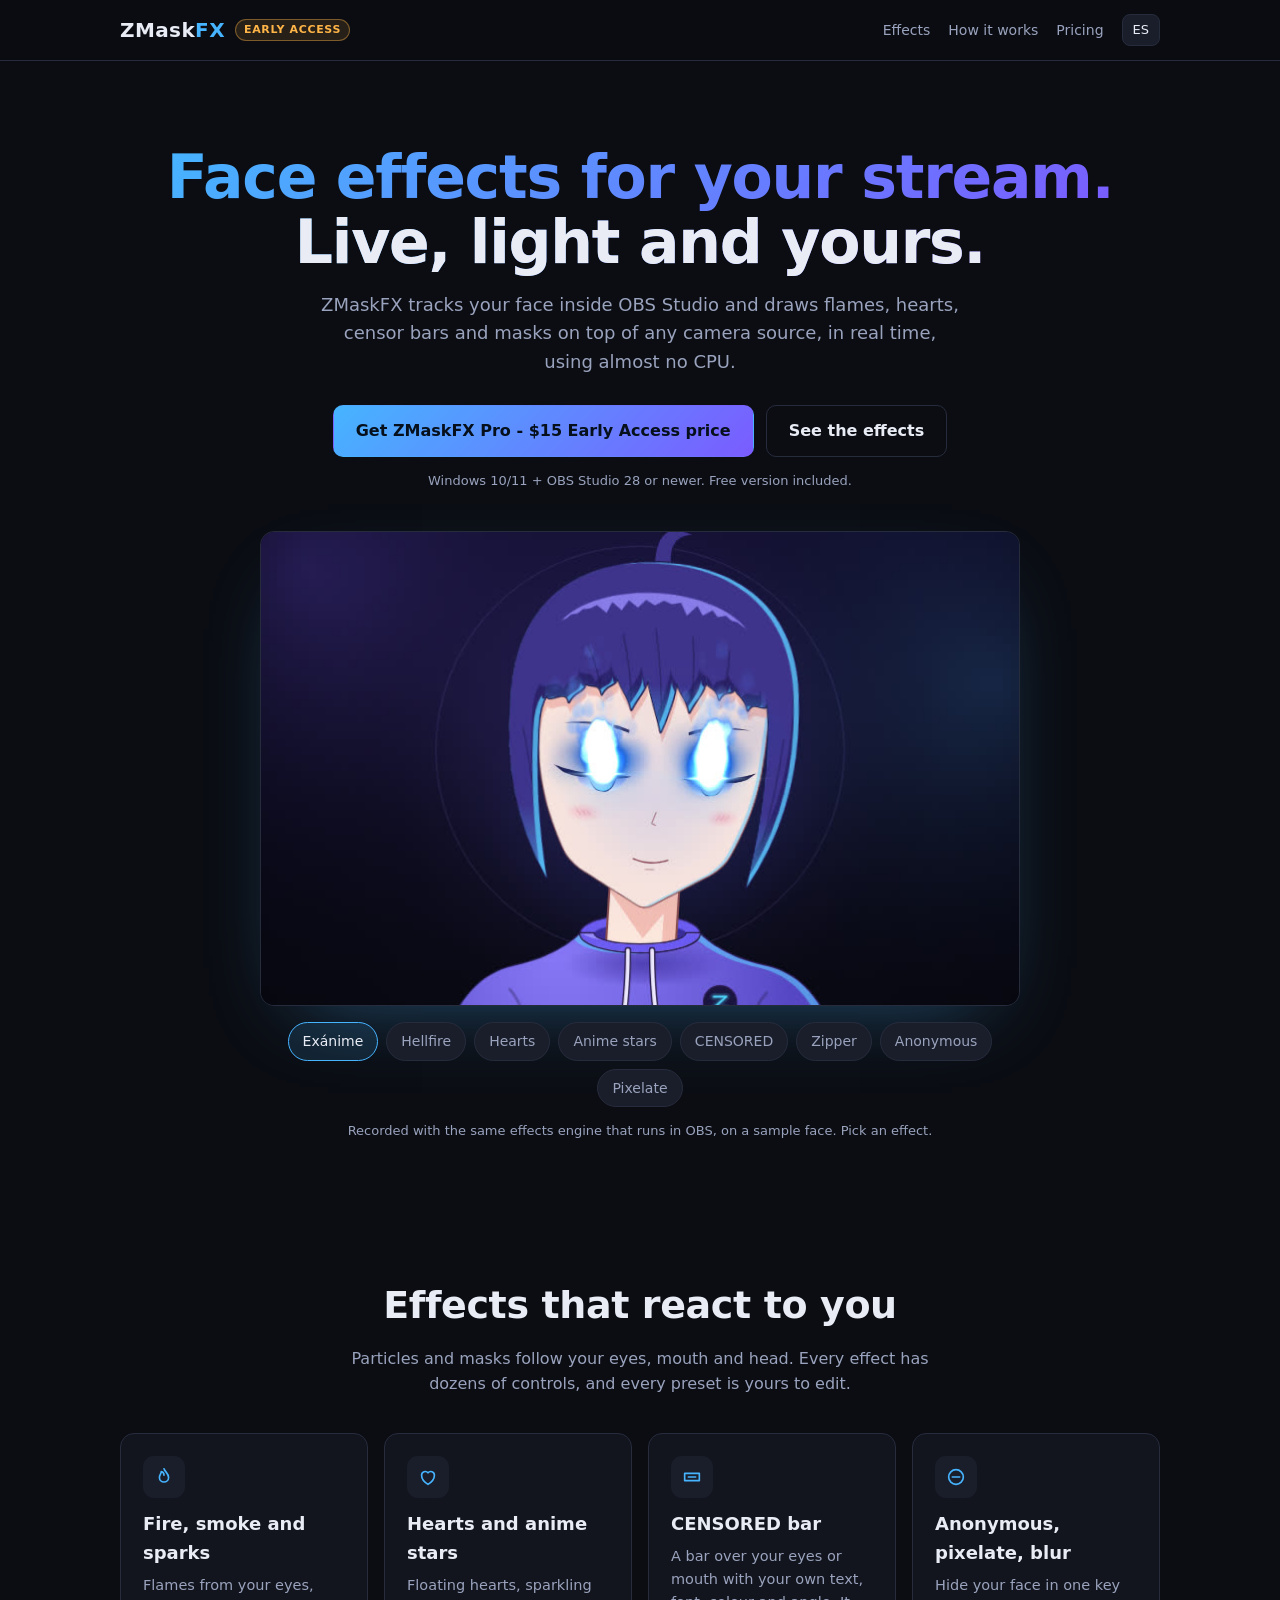
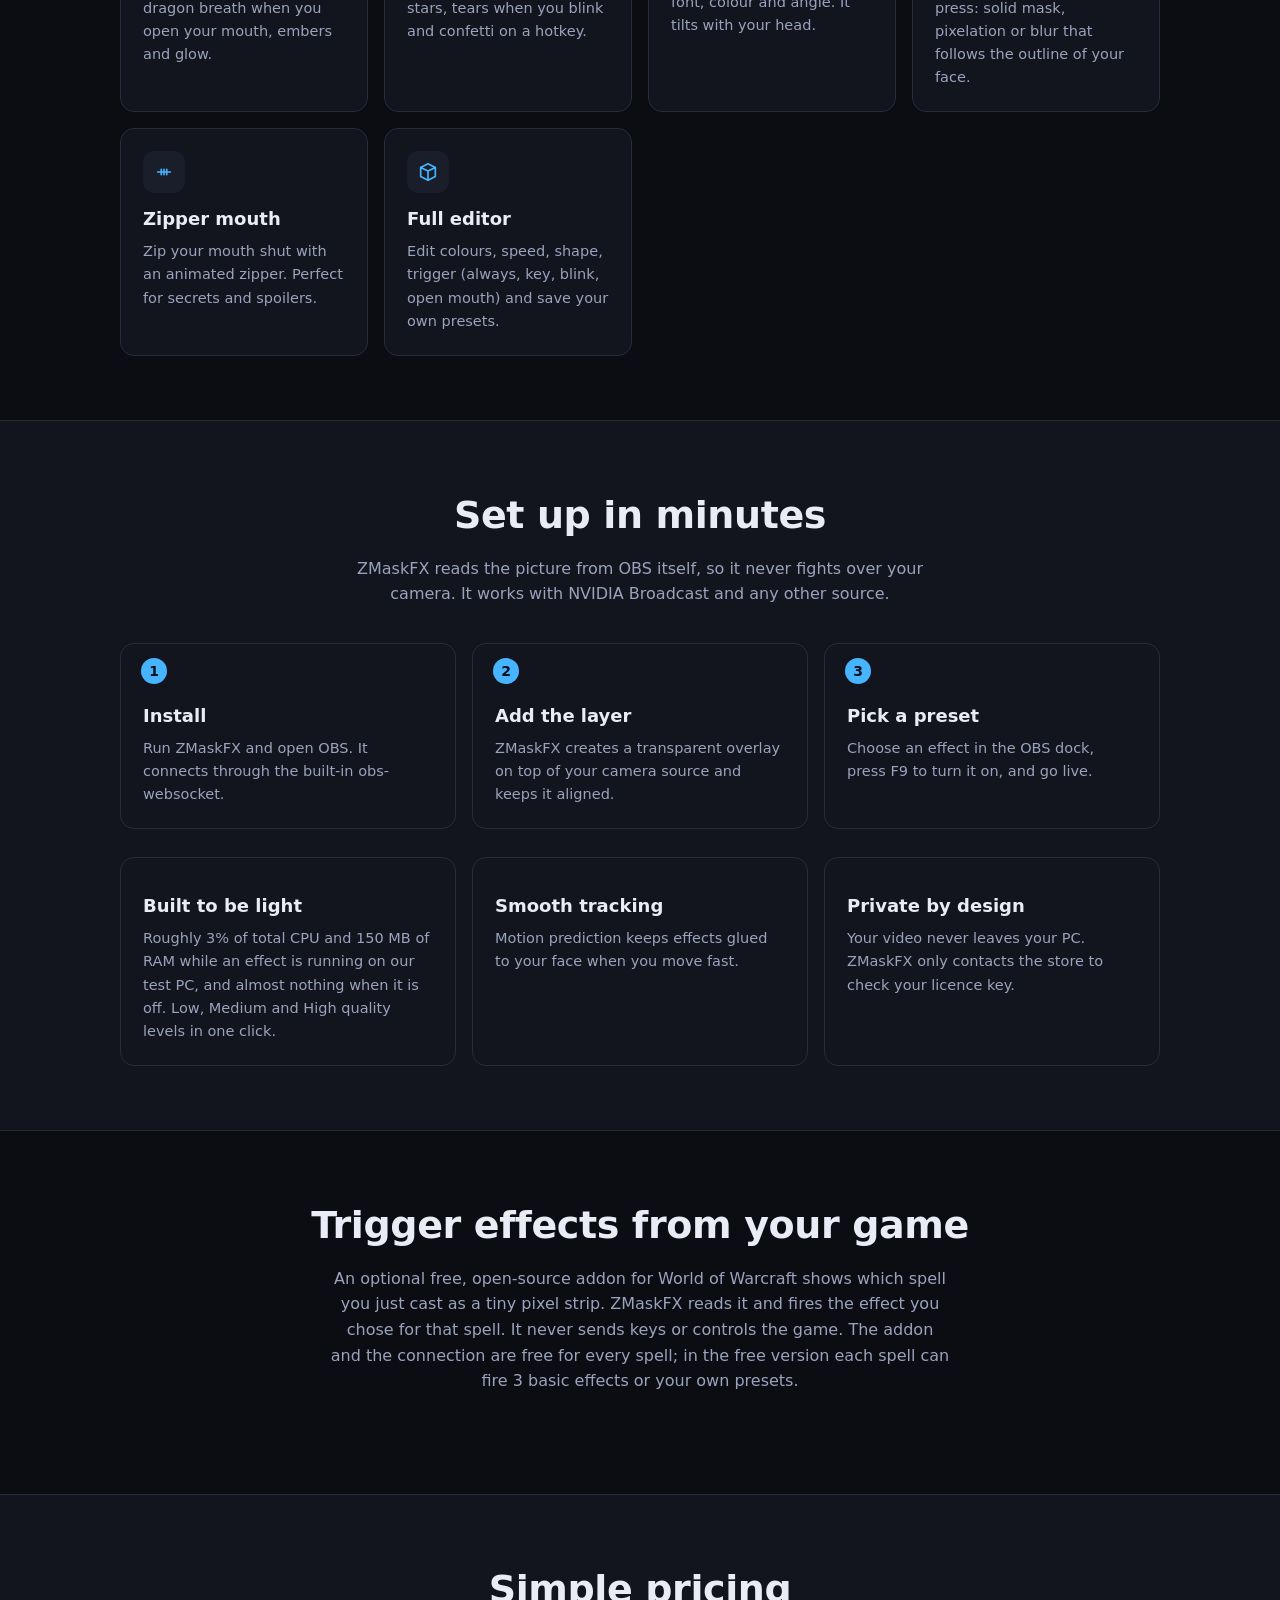
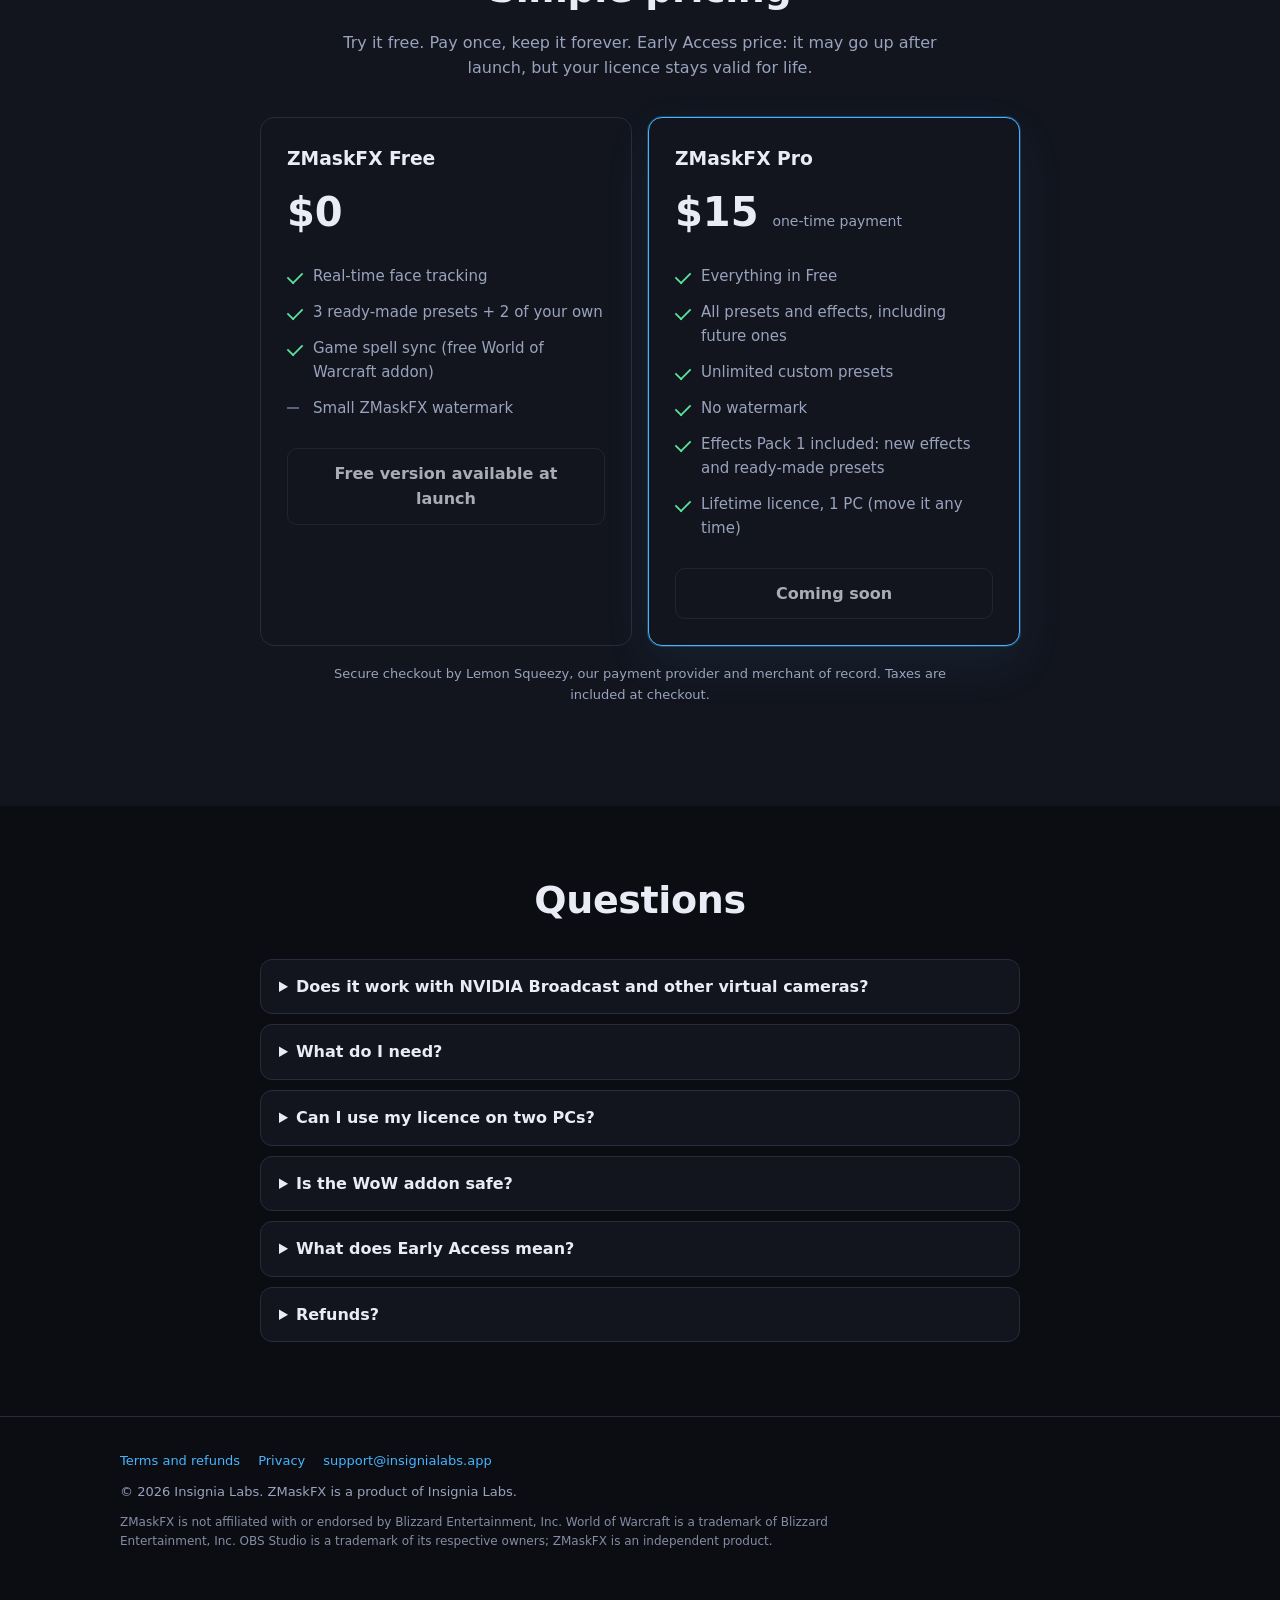
==== index.html @ 5ea44f95 "feat: vídeos nuevos, tildes y botón 'Muy pronto'" ====
<!doctype html>
<html lang="en">
<head>
<meta charset="utf-8">
<meta name="viewport" content="width=device-width,initial-scale=1">
<title>ZMaskFX Early Access - Real-time face effects for OBS Studio</title>
<meta name="description" content="ZMaskFX adds real-time face effects to OBS Studio: fire eyes, hearts, anonymous face, pixelate, CENSORED bar and more. Lightweight, works with any camera source.">
<meta name="theme-color" content="#0b0d13">
<link rel="stylesheet" href="style.css?v=3">
</head>
<body>
<header class="top"><div class="wrap">
  <a class="logo" href="#top">ZMask<b>FX</b></a><span class="tag-ea">Early Access</span>
  <nav>
    <a class="hide-sm" href="#effects" data-i18n="nav_effects">Effects</a>
    <a class="hide-sm" href="#how" data-i18n="nav_how">How it works</a>
    <a href="#pricing" data-i18n="nav_pricing">Pricing</a>
    <button class="lang" id="lang" type="button" aria-label="Language">ES</button>
  </nav>
</div></header>

<main id="top">
<section class="hero"><div class="wrap">
  <h1><span data-i18n="h1a">Face effects for your stream.</span><br><span data-i18n="h1b" style="-webkit-text-fill-color:var(--tx);color:var(--tx)">Live, light and yours.</span></h1>
  <p class="lead" data-i18n="lead">ZMaskFX tracks your face inside OBS Studio and draws flames, hearts, censor bars and masks on top of any camera source, in real time, using almost no CPU.</p>
  <div class="cta">
    <a class="btn pri" href="#pricing" data-i18n="cta_buy">Get ZMaskFX Pro - $15 Early Access price</a>
    <a class="btn sec" href="#effects" data-i18n="cta_see">See the effects</a>
  </div>
  <p class="note" data-i18n="note_win">Windows 10/11 + OBS Studio 28 or newer. Free version included.</p>

  <div class="demo">
    <video id="demo" autoplay muted loop playsinline preload="metadata" poster="media/demo-exanime.jpg" aria-label="ZMaskFX demo video"><source src="media/demo-exanime.mp4" type="video/mp4"></video>
    <div class="chips" id="chips" role="tablist" aria-label="Effects">
      <button type="button" class="chip" role="tab" data-fx="Exánime" data-i18n="fx_dk">Exánime</button>
      <button type="button" class="chip" role="tab" data-fx="Fuego infernal" data-i18n="fx_fire">Hellfire</button>
      <button type="button" class="chip" role="tab" data-fx="Corazones" data-i18n="fx_hearts">Hearts</button>
      <button type="button" class="chip" role="tab" data-fx="Anime estrellas" data-i18n="fx_anime">Anime stars</button>
      <button type="button" class="chip" role="tab" data-fx="Censura" data-i18n="fx_censor">CENSORED</button>
      <button type="button" class="chip" role="tab" data-fx="Silencio" data-i18n="fx_zip">Zipper</button>
      <button type="button" class="chip" role="tab" data-fx="Anonimo" data-i18n="fx_anon">Anonymous</button>
      <button type="button" class="chip" role="tab" data-fx="Pixelado" data-i18n="fx_pixel">Pixelate</button>
    </div>
    <p class="note" data-i18n="demo_note">Recorded with the same effects engine that runs in OBS, on a sample face. Pick an effect.</p>
  </div>
</div></section>

<section id="effects"><div class="wrap">
  <h2 data-i18n="eff_h">Effects that react to you</h2>
  <p class="sub" data-i18n="eff_sub">Particles and masks follow your eyes, mouth and head. Every effect has dozens of controls, and every preset is yours to edit.</p>
  <div class="grid">
    <div class="card"><div class="ico"><svg viewBox="0 0 24 24"><path d="M12 3c1 3.5 5 5 5 9.5a5 5 0 0 1-10 0C7 10 9 8.5 9 6c2 .5 3 2 3 4"/></svg></div><h3 data-i18n="e1h">Fire, smoke and sparks</h3><p data-i18n="e1p">Flames from your eyes, dragon breath when you open your mouth, embers and glow.</p></div>
    <div class="card"><div class="ico"><svg viewBox="0 0 24 24"><path d="M12 20s-7-4.4-7-10a4 4 0 0 1 7-2.6A4 4 0 0 1 19 10c0 5.6-7 10-7 10z"/></svg></div><h3 data-i18n="e2h">Hearts and anime stars</h3><p data-i18n="e2p">Floating hearts, sparkling stars, tears when you blink and confetti on a hotkey.</p></div>
    <div class="card"><div class="ico"><svg viewBox="0 0 24 24"><path d="M4 8h16v8H4zM8 12h8"/></svg></div><h3 data-i18n="e3h">CENSORED bar</h3><p data-i18n="e3p">A bar over your eyes or mouth with your own text, font, colour and angle. It tilts with your head.</p></div>
    <div class="card"><div class="ico"><svg viewBox="0 0 24 24"><circle cx="12" cy="12" r="8"/><path d="M8 12h8"/></svg></div><h3 data-i18n="e4h">Anonymous, pixelate, blur</h3><p data-i18n="e4p">Hide your face in one key press: solid mask, pixelation or blur that follows the outline of your face.</p></div>
    <div class="card"><div class="ico"><svg viewBox="0 0 24 24"><path d="M5 12h14M9 9v6M12 9v6M15 9v6"/></svg></div><h3 data-i18n="e5h">Zipper mouth</h3><p data-i18n="e5p">Zip your mouth shut with an animated zipper. Perfect for secrets and spoilers.</p></div>
    <div class="card"><div class="ico"><svg viewBox="0 0 24 24"><path d="M4 7l8-4 8 4v10l-8 4-8-4zM4 7l8 4 8-4M12 11v10"/></svg></div><h3 data-i18n="e6h">Full editor</h3><p data-i18n="e6p">Edit colours, speed, shape, trigger (always, key, blink, open mouth) and save your own presets.</p></div>
  </div>
</div></section>

<section id="how" style="background:var(--bg2);border-top:1px solid var(--line);border-bottom:1px solid var(--line)"><div class="wrap">
  <h2 data-i18n="how_h">Set up in minutes</h2>
  <p class="sub" data-i18n="how_sub">ZMaskFX reads the picture from OBS itself, so it never fights over your camera. It works with NVIDIA Broadcast and any other source.</p>
  <div class="steps">
    <div class="card"><h3 data-i18n="s1h">Install</h3><p data-i18n="s1p">Run ZMaskFX and open OBS. It connects through the built-in obs-websocket.</p></div>
    <div class="card"><h3 data-i18n="s2h">Add the layer</h3><p data-i18n="s2p">ZMaskFX creates a transparent overlay on top of your camera source and keeps it aligned.</p></div>
    <div class="card"><h3 data-i18n="s3h">Pick a preset</h3><p data-i18n="s3p">Choose an effect in the OBS dock, press F9 to turn it on, and go live.</p></div>
  </div>
  <div class="grid" style="margin-top:28px">
    <div class="card"><h3 data-i18n="l1h">Built to be light</h3><p data-i18n="l1p">Roughly 3% of total CPU and 150 MB of RAM while an effect is running on our test PC, and almost nothing when it is off. Low, Medium and High quality levels in one click.</p></div>
    <div class="card"><h3 data-i18n="l2h">Smooth tracking</h3><p data-i18n="l2p">Motion prediction keeps effects glued to your face when you move fast.</p></div>
    <div class="card"><h3 data-i18n="l3h">Private by design</h3><p data-i18n="l3p">Your video never leaves your PC. ZMaskFX only contacts the store to check your licence key.</p></div>
  </div>
</div></section>

<section id="wow"><div class="wrap">
  <h2 data-i18n="wow_h">Trigger effects from your game</h2>
  <p class="sub" data-i18n="wow_sub">An optional free, open-source addon for World of Warcraft shows which spell you just cast as a tiny pixel strip. ZMaskFX reads it and fires the effect you chose for that spell. It never sends keys or controls the game. The addon and the connection are free for every spell; in the free version each spell can fire 3 basic effects or your own presets.</p>
</div></section>

<section id="pricing" style="background:var(--bg2);border-top:1px solid var(--line)"><div class="wrap">
  <h2 data-i18n="pr_h">Simple pricing</h2>
  <p class="sub" data-i18n="pr_sub">Try it free. Pay once, keep it forever. Early Access price: it may go up after launch, but your licence stays valid for life.</p>
  <div class="price">
    <div class="plan">
      <h3>ZMaskFX Free</h3><div class="amt">$0</div>
      <ul>
        <li data-i18n="f1">Real-time face tracking</li>
        <li data-i18n="f2">3 ready-made presets + 2 of your own</li>
        <li data-i18n="f3">Game spell sync (free World of Warcraft addon)</li>
        <li class="no" data-i18n="f4">Small ZMaskFX watermark</li>
      </ul>
      <span class="btn sec" style="opacity:.7;cursor:default" data-i18n="cta_free">Free version available at launch</span>
    </div>
    <div class="plan pro">
      <h3>ZMaskFX Pro</h3><div class="amt">$15 <small data-i18n="once">one-time payment</small></div>
      <ul>
        <li data-i18n="p1">Everything in Free</li>
        <li data-i18n="p2">All presets and effects, including future ones</li>
        <li data-i18n="p3">Unlimited custom presets</li>
        <li data-i18n="p4">No watermark</li>
        <li data-i18n="p6">Effects Pack 1 included: new effects and ready-made presets</li>
        <li data-i18n="p5">Lifetime licence, 1 PC (move it any time)</li>
      </ul>
      <a class="btn pri" id="buy" href="#" data-i18n="cta_buy2">Buy ZMaskFX Pro</a>
    </div>
  </div>
  <p class="sub" style="margin-top:18px;font-size:13px" data-i18n="tax">Secure checkout by Lemon Squeezy, our payment provider and merchant of record. Taxes are included at checkout.</p>
</div></section>

<section id="faq"><div class="wrap">
  <h2 data-i18n="faq_h">Questions</h2><div style="height:18px"></div>
  <details><summary data-i18n="q1">Does it work with NVIDIA Broadcast and other virtual cameras?</summary><p data-i18n="a1">Yes. ZMaskFX reads the picture from the OBS source, so any source OBS can show works, including NVIDIA Broadcast.</p></details>
  <details><summary data-i18n="q2">What do I need?</summary><p data-i18n="a2">Windows 10/11 and OBS Studio 28 or newer with obs-websocket enabled (included in OBS). A regular gaming PC is plenty.</p></details>
  <details><summary data-i18n="q3">Can I use my licence on two PCs?</summary><p data-i18n="a3">One licence works on one PC at a time. Use "Deactivate on this PC" in the app to move it to another computer whenever you want.</p></details>
  <details><summary data-i18n="q4">Is the WoW addon safe?</summary><p data-i18n="a4">It is free, open source and only displays information about your own spells. It does not automate anything or read other players. ZMaskFX is not affiliated with or endorsed by Blizzard Entertainment.</p></details>
  <details><summary data-i18n="q6">What does Early Access mean?</summary><p data-i18n="a6">ZMaskFX is already working and in use, and we keep adding effects, games and fixes. Early Access buyers get the lowest price and every update. If something does not work on your setup, write to us and we will fix it or refund you.</p></details>
  <details><summary data-i18n="q5">Refunds?</summary><p data-i18n="a5">If ZMaskFX does not work on your setup, email us at <a href="mailto:support@insignialabs.app">support@insignialabs.app</a> within 14 days of purchase for a refund. See the <a href="terms.html">terms</a>.</p></details>
</div></section>
</main>

<footer><div class="wrap">
  <div class="links"><a href="terms.html" data-i18n="ft_terms">Terms and refunds</a><a href="privacy.html" data-i18n="ft_priv">Privacy</a><a href="mailto:support@insignialabs.app">support@insignialabs.app</a></div>
  <div>&copy; 2026 Insignia Labs. ZMaskFX is a product of Insignia Labs.</div>
  <div class="legal" data-i18n="legal">ZMaskFX is not affiliated with or endorsed by Blizzard Entertainment, Inc. World of Warcraft is a trademark of Blizzard Entertainment, Inc. OBS Studio is a trademark of its respective owners; ZMaskFX is an independent product.</div>
</div></footer>

<script>
// Enlace de compra: pon aquí la URL de checkout de Lemon Squeezy cuando exista.
const CHECKOUT_URL = '';
// Sin tienda abierta el botón dice "Muy pronto" (antes de leer los textos en inglés del HTML).
const buy = document.getElementById('buy');
if (CHECKOUT_URL) buy.href = CHECKOUT_URL;
else { buy.removeAttribute('href'); buy.setAttribute('aria-disabled', 'true'); buy.className = 'btn sec'; buy.style.cssText = 'opacity:.7;cursor:default'; buy.dataset.i18n = 'cta_soon'; buy.textContent = 'Coming soon'; }
const I18N = {
 es: {
  nav_effects:'Efectos', nav_how:'Cómo funciona', nav_pricing:'Precio',
  h1a:'Efectos faciales para tu stream.', h1b:'En directo, ligeros y tuyos.',
  lead:'ZMaskFX sigue tu cara dentro de OBS Studio y dibuja llamas, corazones, barras de censura y máscaras sobre cualquier fuente de cámara, en tiempo real y casi sin usar CPU.',
  cta_buy:'Consigue ZMaskFX Pro - 15 $ precio Early Access', cta_see:'Ver los efectos', note_win:'Windows 10/11 + OBS Studio 28 o superior. Incluye versión gratuita.',
  eff_h:'Efectos que reaccionan a ti', eff_sub:'Partículas y máscaras siguen tus ojos, boca y cabeza. Cada efecto tiene decenas de controles y cada preset lo puedes editar.',
  e1h:'Fuego, humo y chispas', e1p:'Llamas en los ojos, aliento de dragón al abrir la boca, brasas y resplandor.',
  e2h:'Corazones y estrellas anime', e2p:'Corazones flotantes, estrellas brillantes, lágrimas al parpadear y confeti con una tecla.',
  e3h:'Barra CENSORED', e3p:'Una barra sobre los ojos o la boca con tu texto, fuente, color y ángulo. Se inclina con tu cabeza.',
  e4h:'Anónimo, pixelado y desenfoque', e4p:'Oculta tu cara con una tecla: máscara sólida, pixelado o desenfoque que sigue el contorno de tu cara.',
  e5h:'Cremallera en la boca', e5p:'Cierra tu boca con una cremallera animada. Ideal para secretos y spoilers.',
  e6h:'Editor completo', e6p:'Edita colores, velocidad, forma, disparador (siempre, tecla, parpadeo, boca abierta) y guarda tus presets.',
  how_h:'Listo en minutos', how_sub:'ZMaskFX lee la imagen desde el propio OBS, así que nunca pelea por tu cámara. Funciona con NVIDIA Broadcast y cualquier otra fuente.',
  s1h:'Instala', s1p:'Abre ZMaskFX y OBS. Se conecta con el obs-websocket integrado.', s2h:'Añade la capa', s2p:'ZMaskFX crea una capa transparente sobre tu cámara y la mantiene alineada.', s3h:'Elige un preset', s3p:'Escoge un efecto en el panel de OBS, pulsa F9 para activarlo y empieza el directo.',
  l1h:'Pensado para ser ligero', l1p:'Aproximadamente un 3% de la CPU total y 150 MB de RAM con un efecto activo en nuestro PC de pruebas, y casi nada cuando está apagado. Calidad Baja, Media y Alta con un clic.',
  l2h:'Seguimiento fluido', l2p:'La predicción de movimiento mantiene los efectos pegados a tu cara cuando te mueves rápido.',
  l3h:'Privado por diseño', l3p:'Tu vídeo nunca sale de tu PC. ZMaskFX solo contacta con la tienda para comprobar tu licencia.',
  wow_h:'Dispara efectos desde tu juego', wow_sub:'Un addon gratuito y de código abierto para World of Warcraft muestra el hechizo que acabas de lanzar como una tira diminuta de píxeles. ZMaskFX la lee y dispara el efecto que elegiste para ese hechizo. Nunca envía teclas ni controla el juego. El addon y la conexión son gratis para todos los hechizos; en la versión gratuita cada hechizo puede lanzar 3 efectos básicos o tus presets propios.',
  pr_h:'Precio simple', pr_sub:'Pruébalo gratis. Paga una vez y es tuyo para siempre. Precio Early Access: puede subir tras el lanzamiento, pero tu licencia seguirá válida de por vida.', once:'pago único',
  f1:'Seguimiento facial en tiempo real', f2:'3 presets listos + 2 propios', f3:'Sincronización con hechizos (addon gratuito de World of Warcraft)', f4:'Pequeña marca de agua ZMaskFX', cta_free:'Versión gratuita disponible en el lanzamiento',
  p1:'Todo lo de Free', p2:'Todos los presets y efectos, también los futuros', p3:'Presets propios ilimitados', p4:'Sin marca de agua', p5:'Licencia de por vida, 1 PC (puedes moverla cuando quieras)', p6:'Pack 1 de efectos incluido: efectos nuevos y presets listos', cta_buy2:'Comprar ZMaskFX Pro', cta_soon:'Muy pronto',
  tax:'Pago seguro con Lemon Squeezy, nuestro proveedor de pagos y vendedor oficial. Los impuestos se incluyen al pagar.',
  faq_h:'Preguntas', q1:'¿Funciona con NVIDIA Broadcast y otras cámaras virtuales?', a1:'Sí. ZMaskFX lee la imagen de la fuente de OBS, así que sirve cualquier fuente que OBS pueda mostrar, incluida NVIDIA Broadcast.',
  q2:'¿Qué necesito?', a2:'Windows 10/11 y OBS Studio 28 o superior con obs-websocket activado (viene incluido). Un PC de juego normal es suficiente.',
  q3:'¿Puedo usar mi licencia en dos PCs?', a3:'Una licencia funciona en un PC a la vez. Usa "Desactivar en este PC" en la app para pasarla a otro ordenador cuando quieras.',
  q4:'¿Es seguro el addon de WoW?', a4:'Es gratuito, de código abierto y solo muestra información de tus propios hechizos. No automatiza nada ni lee a otros jugadores. ZMaskFX no está afiliado ni respaldado por Blizzard Entertainment.',
  q6:'¿Qué significa Early Access?', a6:'ZMaskFX ya funciona y se usa, y seguimos añadiendo efectos, juegos y arreglos. Quien compra en Early Access paga el precio más bajo y recibe todas las actualizaciones. Si algo no funciona en tu equipo, escríbenos y lo arreglamos o te devolvemos el dinero.',
  q5:'¿Reembolsos?', a5:'Si ZMaskFX no funciona en tu equipo, escríbenos a <a href="mailto:support@insignialabs.app">support@insignialabs.app</a> en los 14 días posteriores a la compra para pedir el reembolso. Mira los <a href="terms.html">términos</a>.',
  ft_terms:'Términos y reembolsos', ft_priv:'Privacidad',
  fx_dk:'Exánime', fx_fire:'Fuego infernal', fx_hearts:'Corazones', fx_anime:'Anime estrellas', fx_censor:'CENSORED', fx_zip:'Cremallera',
  fx_anon:'Anónimo', fx_pixel:'Pixelado', demo_note:'Grabado con el mismo motor de efectos que funciona en OBS, sobre una cara de muestra. Elige un efecto.',
  legal:'ZMaskFX no está afiliado ni respaldado por Blizzard Entertainment, Inc. World of Warcraft es una marca de Blizzard Entertainment, Inc. OBS Studio es una marca de sus respectivos propietarios; ZMaskFX es un producto independiente.'
 }
};
const EN = {};
document.querySelectorAll('[data-i18n]').forEach(n => { EN[n.dataset.i18n] = n.innerHTML; });
function setLang(l){
  document.documentElement.lang = l;
  document.querySelectorAll('[data-i18n]').forEach(n => { const k = n.dataset.i18n, v = l === 'es' ? I18N.es[k] : EN[k]; if (v !== undefined) n.innerHTML = v; });
  document.getElementById('lang').textContent = l === 'es' ? 'EN' : 'ES';
  try { localStorage.setItem('maskfx_lang', l); } catch (e) { /* sin almacenamiento */ }
}
document.getElementById('lang').onclick = () => setLang(document.documentElement.lang === 'es' ? 'en' : 'es');
let saved = null; try { saved = localStorage.getItem('maskfx_lang'); } catch (e) { /* sin almacenamiento */ }
if (saved === 'es' || (!saved && navigator.language && navigator.language.toLowerCase().startsWith('es'))) setLang('es');
// Demo: videos grabados con tools/build_site_video.py (la web no publica el motor ni los presets: docs/AUDITORIA_SEGURIDAD.md A1).
const DEMO_VIDEOS = {'Exánime': 'exanime', 'Fuego infernal': 'fuego-infernal', 'Corazones': 'corazones', 'Anime estrellas': 'anime-estrellas',
  'Censura': 'censura', 'Silencio': 'silencio', 'Anonimo': 'anonimo', 'Pixelado': 'pixelado'};
const DEMO_AUTO_MS = 6000;   // = duración de cada vídeo
const demo = {video: document.getElementById('demo'), chips: [...document.querySelectorAll('#chips .chip')], idx: 0, timer: 0};
function showDemo(i, byUser){
  demo.idx = (i + demo.chips.length) % demo.chips.length;
  demo.chips.forEach((c, n) => c.setAttribute('aria-selected', n === demo.idx ? 'true' : 'false'));
  clearTimeout(demo.timer);
  if (!byUser) demo.timer = setTimeout(() => showDemo(demo.idx + 1, false), DEMO_AUTO_MS);
  const slug = DEMO_VIDEOS[demo.chips[demo.idx].dataset.fx];
  if (!slug) return;
  demo.video.poster = 'media/demo-' + slug + '.jpg';
  demo.video.src = 'media/demo-' + slug + '.mp4';
  const p = demo.video.play(); if (p && p.catch) p.catch(() => { /* autoplay bloqueado: queda el poster */ });
}
demo.chips.forEach((c, n) => c.addEventListener('click', () => showDemo(n, true)));
showDemo(0, false);
</script>
</body>
</html>
---- style.css ----
:root{
  --bg:#0b0d13;--bg2:#12151e;--bg3:#1a1e2b;--line:#272c3d;--tx:#e9ecf5;--mut:#9aa3bd;--ac:#46b4ff;--ac2:#7a5cff;--ok:#5be39a;
  --r:14px;--maxw:1080px;
}
*{box-sizing:border-box}
html{scroll-behavior:smooth}
body{margin:0;background:var(--bg);color:var(--tx);font:16px/1.6 "Segoe UI",system-ui,-apple-system,Arial,sans-serif;-webkit-font-smoothing:antialiased}
a{color:var(--ac);text-decoration:none}a:hover{text-decoration:underline}
.wrap{max-width:var(--maxw);margin:0 auto;padding:0 20px}
header.top{position:sticky;top:0;z-index:5;background:rgba(11,13,19,.85);backdrop-filter:blur(8px);border-bottom:1px solid var(--line)}
header.top .wrap{display:flex;align-items:center;gap:20px;height:60px}
.logo{font-weight:800;font-size:20px;letter-spacing:.02em;color:var(--tx)}.logo b{color:var(--ac)}
.tag-ea{white-space:nowrap;margin-left:-10px;padding:2px 8px;border:1px solid #ffb54766;border-radius:999px;background:#ffb5471f;color:#ffb547;font-size:11px;font-weight:700;letter-spacing:.06em;text-transform:uppercase;line-height:1.4}
nav{display:flex;gap:18px;margin-left:auto;align-items:center}
nav a{color:var(--mut);font-size:14px}nav a:hover{color:var(--tx);text-decoration:none}
.lang{background:var(--bg3);border:1px solid var(--line);color:var(--tx);border-radius:8px;padding:5px 10px;font:inherit;font-size:13px;cursor:pointer}
.lang:hover{border-color:var(--ac)}
.btn{display:inline-block;border-radius:10px;padding:12px 22px;font-weight:700;border:1px solid transparent;cursor:pointer;font:inherit;font-weight:700}
.btn.pri{background:linear-gradient(135deg,var(--ac),var(--ac2));color:#06101c}
.btn.pri:hover{filter:brightness(1.1);text-decoration:none}
.btn.sec{background:transparent;border-color:var(--line);color:var(--tx)}.btn.sec:hover{border-color:var(--ac);text-decoration:none}
.hero{padding:84px 0 56px;text-align:center;position:relative;overflow:hidden}
.hero::before{content:"";position:absolute;inset:-20% 0 auto 0;height:520px;background:radial-gradient(60% 60% at 50% 0,rgba(70,180,255,.22),transparent 70%);pointer-events:none}
.hero h1{font-size:clamp(34px,6vw,60px);line-height:1.08;margin:0 0 16px;letter-spacing:-.02em}
.hero h1 span{background:linear-gradient(135deg,var(--ac),var(--ac2));-webkit-background-clip:text;background-clip:text;color:transparent}
.hero p.lead{max-width:640px;margin:0 auto 28px;color:var(--mut);font-size:18px}
.hero .cta{display:flex;gap:12px;justify-content:center;flex-wrap:wrap}
.hero .note{margin-top:14px;color:var(--mut);font-size:13px}
.demo{max-width:760px;margin:40px auto 0}
.demo video{display:block;width:100%;aspect-ratio:16/10;object-fit:cover;border:1px solid var(--line);border-radius:var(--r);background:var(--bg);box-shadow:0 30px 80px -40px rgba(70,180,255,.45)}
.chips{display:flex;flex-wrap:wrap;gap:8px;justify-content:center;margin-top:16px}
.chip{background:var(--bg3);border:1px solid var(--line);color:var(--mut);border-radius:999px;padding:7px 14px;font:inherit;font-size:14px;cursor:pointer;transition:border-color .15s,color .15s}
.chip:hover{border-color:var(--ac);color:var(--tx)}
.chip[aria-selected=true]{border-color:var(--ac);color:var(--tx);background:rgba(70,180,255,.12)}
.chip:focus-visible{outline:2px solid var(--ac);outline-offset:2px}
@media (max-width:560px){.demo video{aspect-ratio:4/3}}
section{padding:64px 0}
section h2{font-size:clamp(26px,4vw,38px);margin:0 0 10px;letter-spacing:-.01em;text-align:center}
section p.sub{color:var(--mut);text-align:center;max-width:620px;margin:0 auto 36px}
.grid{display:grid;gap:16px;grid-template-columns:repeat(auto-fit,minmax(230px,1fr))}
.card{background:var(--bg2);border:1px solid var(--line);border-radius:var(--r);padding:22px}
.card h3{margin:12px 0 6px;font-size:18px}.card p{margin:0;color:var(--mut);font-size:14.5px}
.ico{width:42px;height:42px;border-radius:11px;background:var(--bg3);display:grid;place-items:center}
.ico svg{width:22px;height:22px;stroke:var(--ac);fill:none;stroke-width:1.8;stroke-linecap:round;stroke-linejoin:round}
.steps{counter-reset:s;display:grid;gap:16px;grid-template-columns:repeat(auto-fit,minmax(240px,1fr))}
.steps .card{position:relative;padding-top:46px}
.steps .card::before{counter-increment:s;content:counter(s);position:absolute;top:14px;left:20px;width:26px;height:26px;border-radius:50%;background:var(--ac);color:#06101c;font-weight:800;display:grid;place-items:center;font-size:14px}
.price{display:grid;gap:16px;grid-template-columns:repeat(auto-fit,minmax(280px,1fr));max-width:760px;margin:0 auto}
.plan{background:var(--bg2);border:1px solid var(--line);border-radius:var(--r);padding:26px}
.plan.pro{border-color:var(--ac);box-shadow:0 0 0 1px rgba(70,180,255,.25),0 18px 50px rgba(70,180,255,.08)}
.plan h3{margin:0}.plan .amt{font-size:40px;font-weight:800;margin:6px 0}.plan .amt small{font-size:14px;color:var(--mut);font-weight:500}
.plan ul{list-style:none;padding:0;margin:14px 0 22px}.plan li{padding:6px 0 6px 26px;position:relative;color:var(--mut);font-size:15px}
.plan li::before{content:"";position:absolute;left:0;top:13px;width:14px;height:8px;border-left:2px solid var(--ok);border-bottom:2px solid var(--ok);transform:rotate(-45deg) scale(.9)}
.plan li.no::before{border-color:#58607a;transform:none;width:12px;height:0;border-left:0;top:17px}
.plan .btn{width:100%;text-align:center}
details{background:var(--bg2);border:1px solid var(--line);border-radius:12px;padding:14px 18px;margin:0 auto 10px;max-width:760px}
summary{cursor:pointer;font-weight:600}details p{color:var(--mut);margin:10px 0 0}
footer{border-top:1px solid var(--line);padding:34px 0 50px;color:var(--mut);font-size:13px}
footer .wrap{display:grid;gap:10px}footer .links{display:flex;gap:18px;flex-wrap:wrap}
.legal{font-size:12px;opacity:.85;max-width:760px}
.doc{max-width:760px;margin:0 auto;padding:46px 20px 80px}.doc h1{font-size:34px}.doc h2{text-align:left;font-size:20px;margin:28px 0 6px}.doc p,.doc li{color:var(--mut)}
@media(max-width:640px){nav a.hide-sm{display:none}.hero{padding-top:56px}}
@media(prefers-reduced-motion:no-preference){.flame{animation:flick 1.6s ease-in-out infinite alternate}@keyframes flick{from{opacity:.75;transform:translateY(0)}to{opacity:1;transform:translateY(-3px)}}}
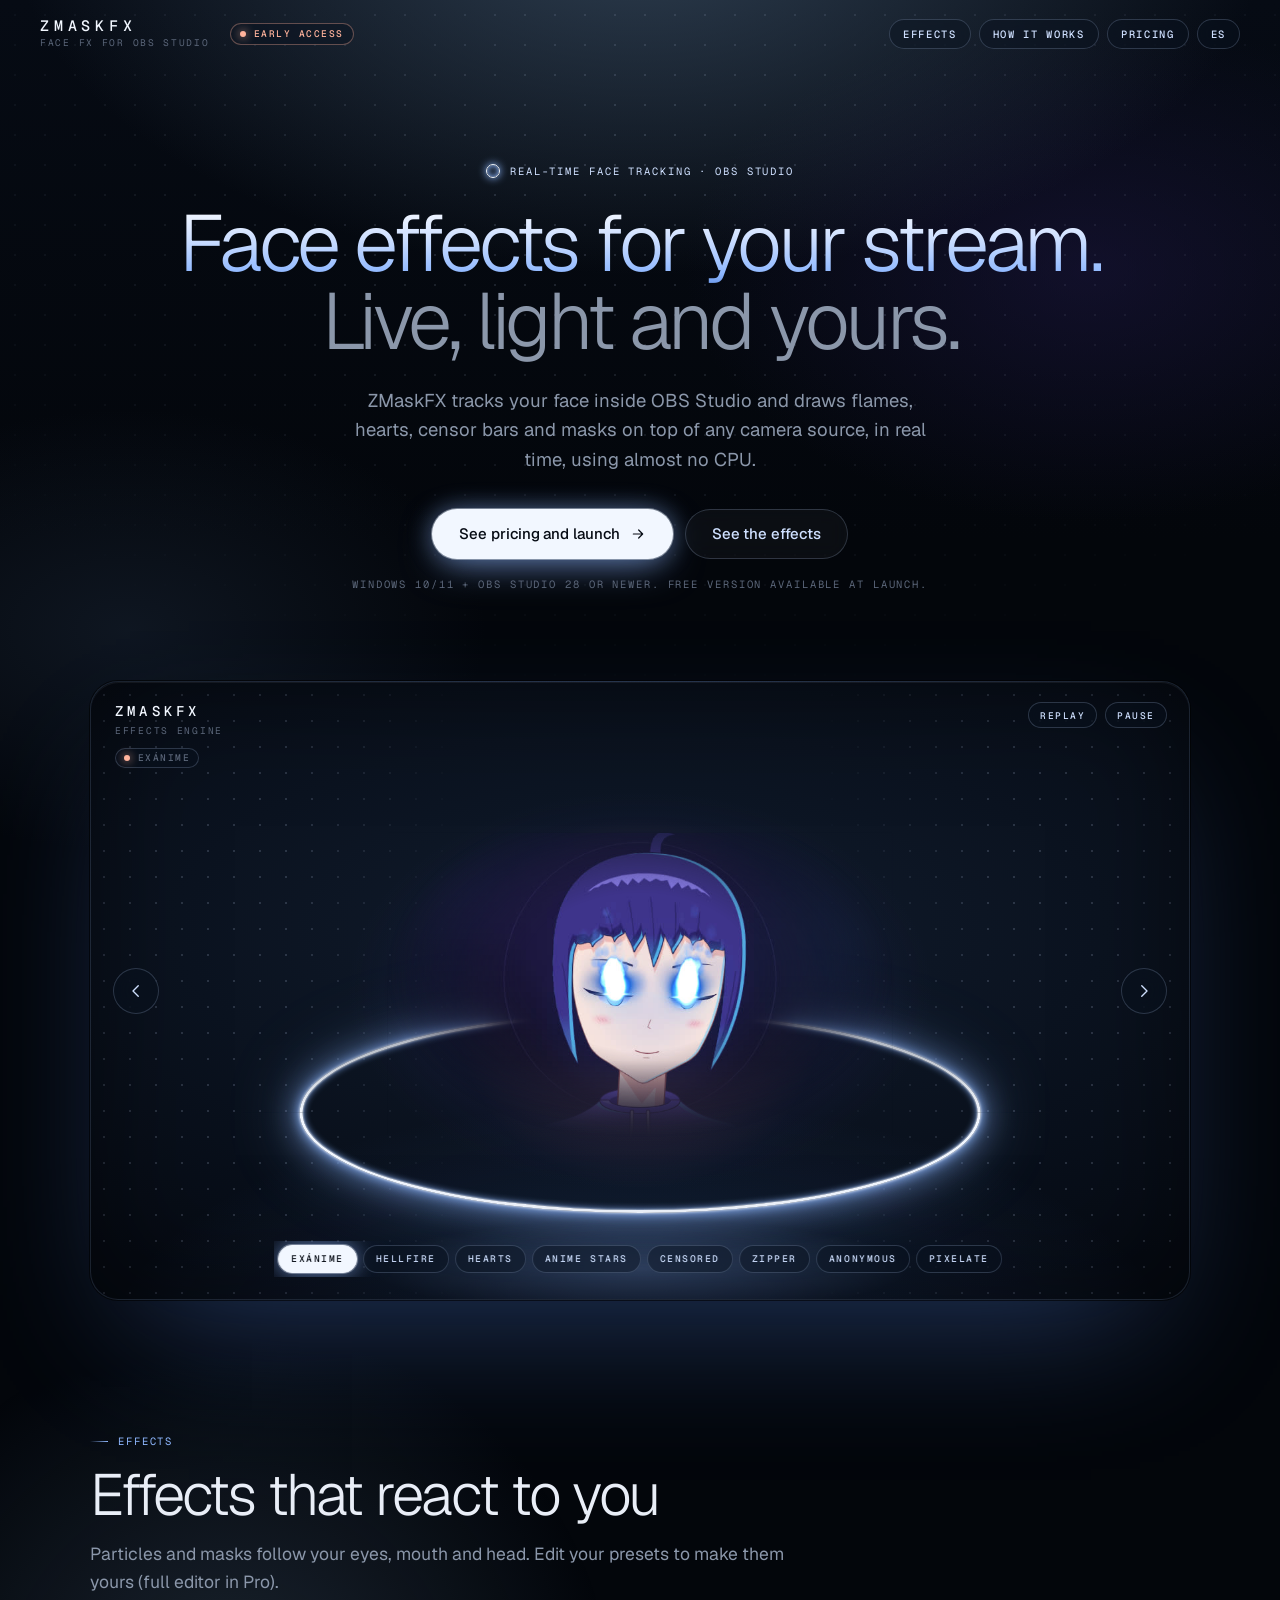
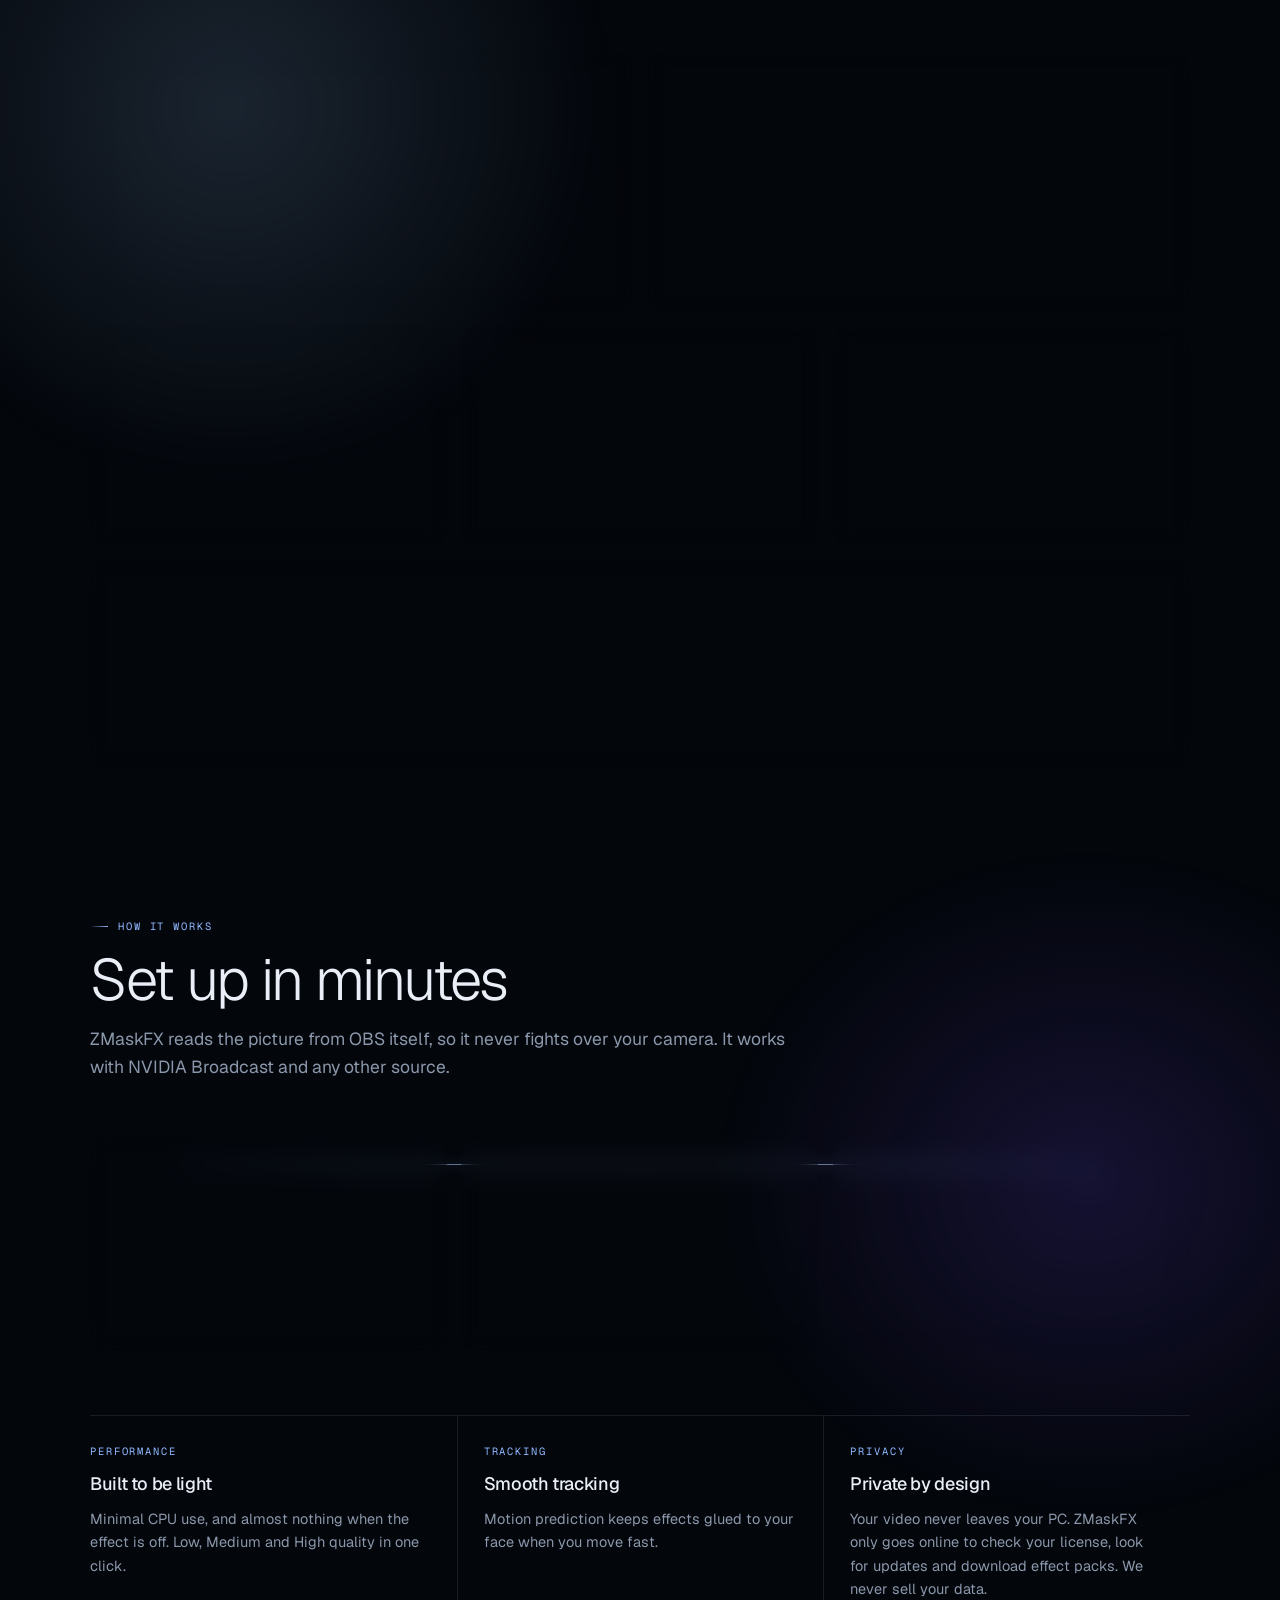
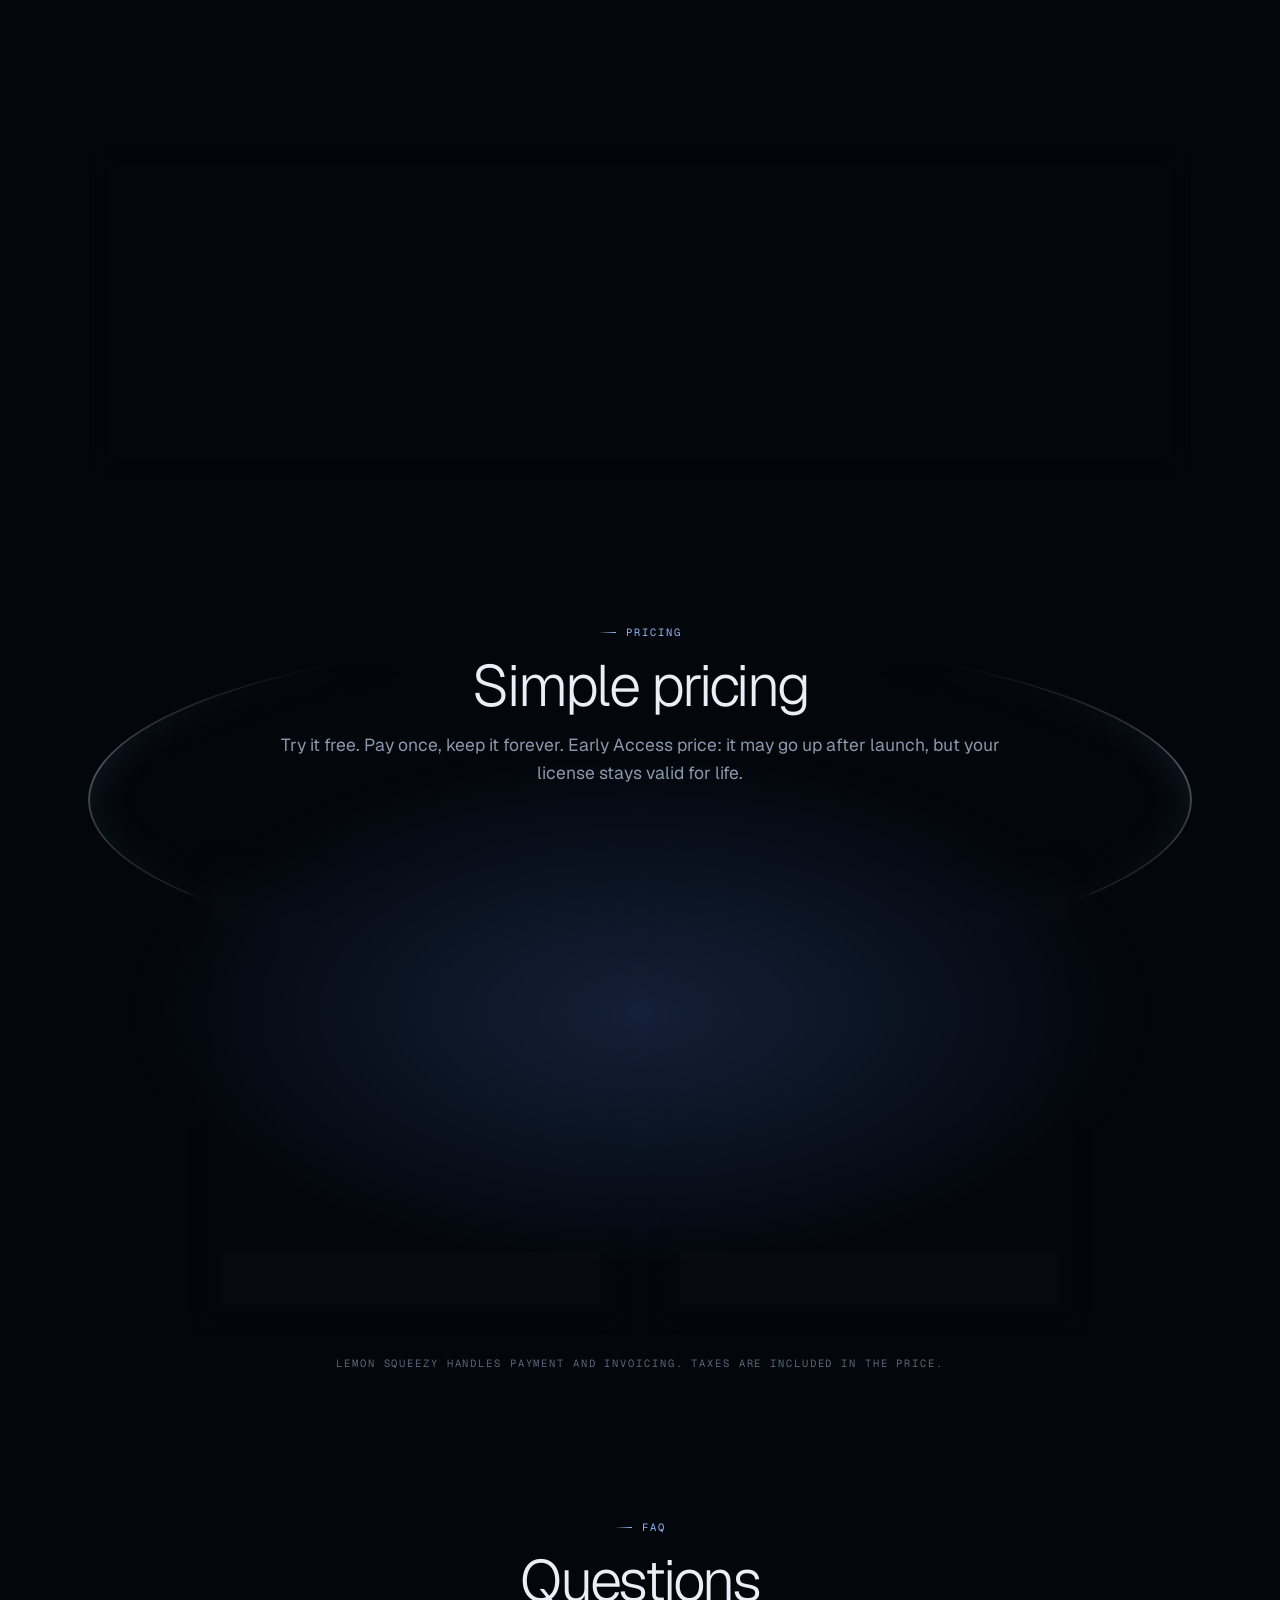
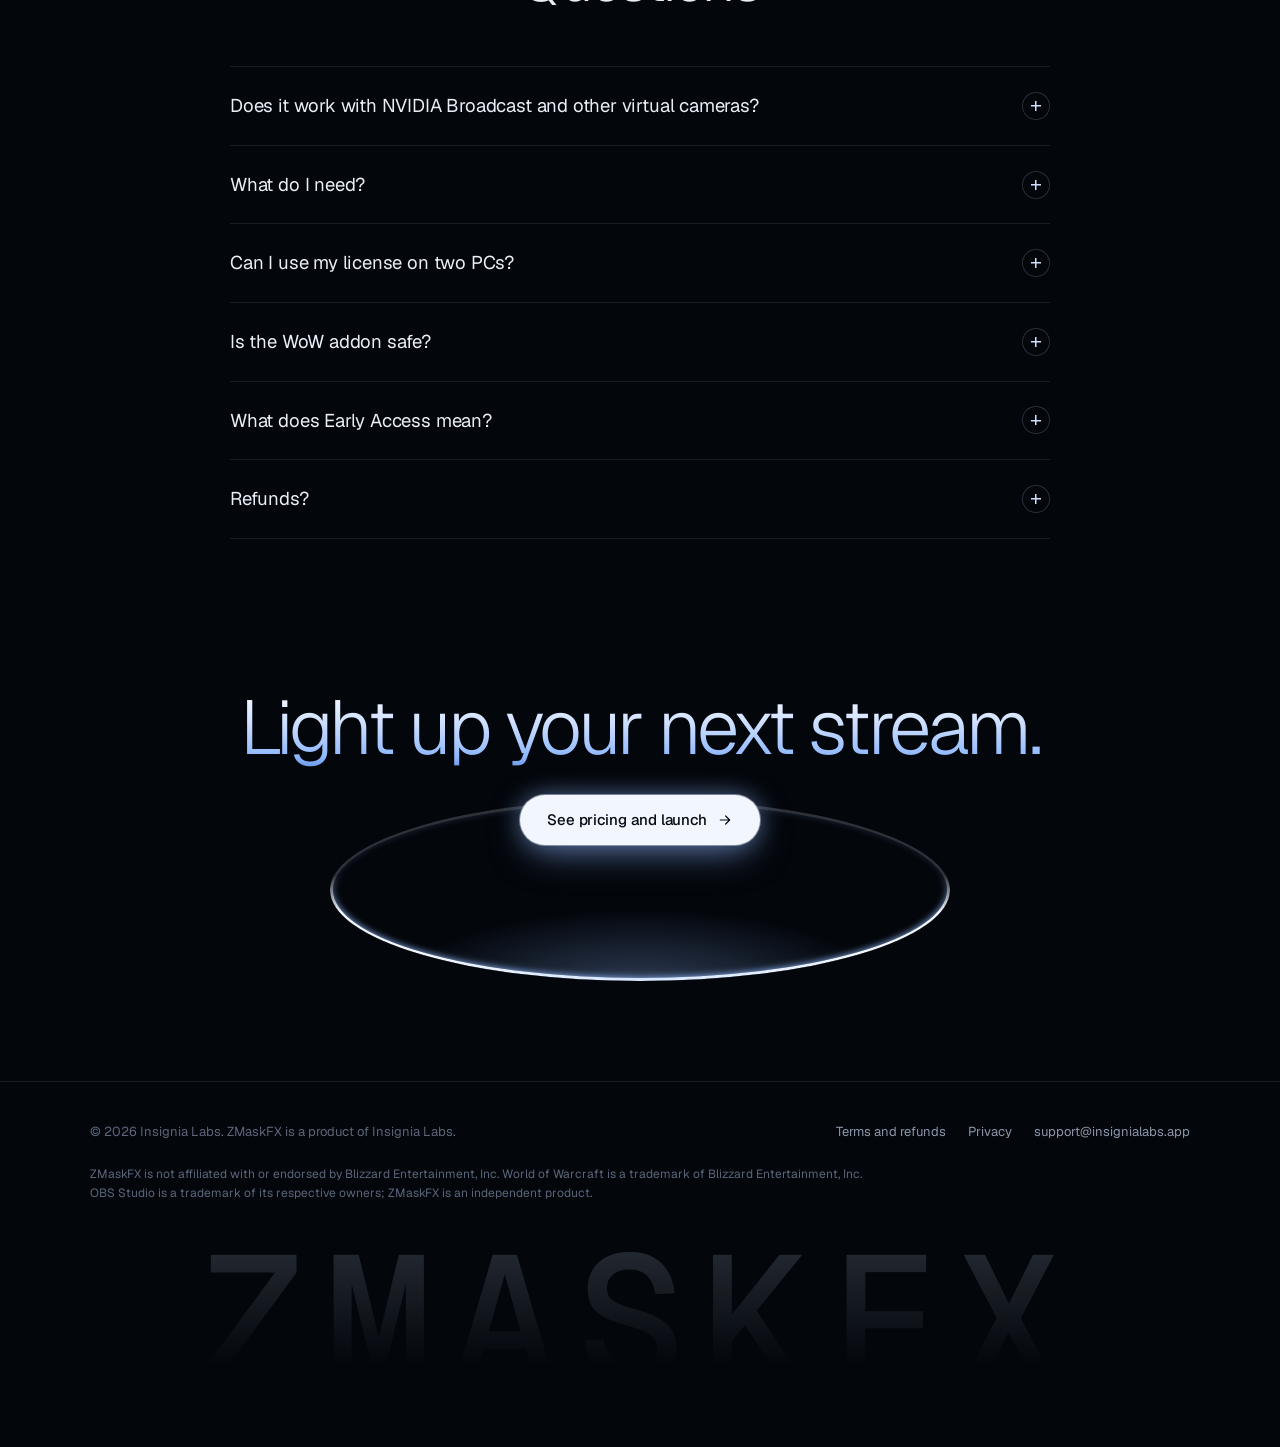
==== commit 4c9fb2df: "feat: web con el design system ZMaskFX Halo (anillo de luz, cristal, fuentes Geist, favicon)" ====
--- a/index.html
+++ b/index.html
@@ -2,199 +2,344 @@
 <html lang="en">
 <head>
 <meta charset="utf-8">
+<meta http-equiv="Content-Security-Policy" content="default-src 'none'; script-src 'sha256-Wso33rLtFNE4FGZ8XThrgAETxPuEAEEiqFDm2t8aHoo='; style-src 'self' 'unsafe-inline'; img-src 'self'; media-src 'self'; font-src 'self'; connect-src 'none'; base-uri 'none'; form-action 'none'; object-src 'none'; upgrade-insecure-requests">
+<meta name="referrer" content="strict-origin-when-cross-origin">
 <meta name="viewport" content="width=device-width,initial-scale=1">
-<title>ZMaskFX Early Access - Real-time face effects for OBS Studio</title>
+<title>ZMaskFX Early Access – Real-time face effects for OBS Studio</title>
 <meta name="description" content="ZMaskFX adds real-time face effects to OBS Studio: fire eyes, hearts, anonymous face, pixelate, CENSORED bar and more. Lightweight, works with any camera source.">
-<meta name="theme-color" content="#0b0d13">
-<link rel="stylesheet" href="style.css?v=3">
+<meta name="theme-color" content="#03060b">
+<link rel="icon" href="favicon.svg" type="image/svg+xml"><link rel="icon" href="favicon.ico" sizes="any">
+<link rel="preload" href="fonts/geist-latin.woff2" as="font" type="font/woff2" crossorigin>
+<link rel="preload" href="fonts/geist-mono-latin.woff2" as="font" type="font/woff2" crossorigin>
+<link rel="stylesheet" href="style.css?v=4">
 </head>
 <body>
-<header class="top"><div class="wrap">
-  <a class="logo" href="#top">ZMask<b>FX</b></a><span class="tag-ea">Early Access</span>
-  <nav>
-    <a class="hide-sm" href="#effects" data-i18n="nav_effects">Effects</a>
-    <a class="hide-sm" href="#how" data-i18n="nav_how">How it works</a>
-    <a href="#pricing" data-i18n="nav_pricing">Pricing</a>
-    <button class="lang" id="lang" type="button" aria-label="Language">ES</button>
+<div class="atmos" aria-hidden="true"></div>
+
+<header class="top" id="top-bar"><div class="wrap">
+  <a class="brand" href="#top" aria-label="ZMaskFX"><b>ZMASKFX</b><span class="mono" data-i18n="brand_sub">Face FX for OBS Studio</span></a>
+  <span class="pill badge"><span class="dot"></span>Early Access</span>
+  <nav aria-label="Main">
+    <a class="pill hide-sm" href="#effects" data-i18n="nav_effects">Effects</a>
+    <a class="pill hide-sm" href="#how" data-i18n="nav_how">How it works</a>
+    <a class="pill" href="#pricing" data-i18n="nav_pricing">Pricing</a>
+    <button class="pill" id="lang" type="button" aria-label="Español / English">ES</button>
   </nav>
 </div></header>
 
 <main id="top">
 <section class="hero"><div class="wrap">
-  <h1><span data-i18n="h1a">Face effects for your stream.</span><br><span data-i18n="h1b" style="-webkit-text-fill-color:var(--tx);color:var(--tx)">Live, light and yours.</span></h1>
-  <p class="lead" data-i18n="lead">ZMaskFX tracks your face inside OBS Studio and draws flames, hearts, censor bars and masks on top of any camera source, in real time, using almost no CPU.</p>
-  <div class="cta">
-    <a class="btn pri" href="#pricing" data-i18n="cta_buy">Get ZMaskFX Pro - $15 Early Access price</a>
-    <a class="btn sec" href="#effects" data-i18n="cta_see">See the effects</a>
-  </div>
-  <p class="note" data-i18n="note_win">Windows 10/11 + OBS Studio 28 or newer. Free version included.</p>
-
-  <div class="demo">
-    <video id="demo" autoplay muted loop playsinline preload="metadata" poster="media/demo-exanime.jpg" aria-label="ZMaskFX demo video"><source src="media/demo-exanime.mp4" type="video/mp4"></video>
+  <p class="eyebrow mono" data-rv><i></i><span data-i18n="eyebrow">Real-time face tracking · OBS Studio</span></p>
+  <h1 data-rv style="--d:.08s"><span class="grad" data-i18n="h1a">Face effects for your stream.</span><span class="soft" data-i18n="h1b">Live, light and yours.</span></h1>
+  <p class="lead" data-rv style="--d:.18s" data-i18n="lead">ZMaskFX tracks your face inside OBS Studio and draws flames, hearts, censor bars and masks on top of any camera source, in real time, using almost no CPU.</p>
+  <div class="cta" data-rv style="--d:.26s">
+    <a class="btn pri" href="#pricing"><span data-i18n="cta_buy">See pricing and launch</span><svg viewBox="0 0 24 24" aria-hidden="true"><path d="M5 12h14M13 6l6 6-6 6"/></svg></a>
+    <a class="btn sec" href="#stage" data-i18n="cta_see">See the effects</a>
+  </div>
+  <p class="req mono" data-rv style="--d:.32s" data-i18n="note_win">Windows 10/11 + OBS Studio 28 or newer. Free version available at launch.</p>
+
+  <div class="stage" id="stage" data-rv style="--d:.4s" tabindex="-1" aria-label="ZMaskFX demo">
+    <div class="core" aria-hidden="true"></div>
+    <div class="floor" aria-hidden="true"></div>
+    <div class="proj" id="proj">
+      <video id="demo" autoplay muted loop playsinline preload="metadata" poster="media/demo-exanime.jpg" aria-label="ZMaskFX demo video"><source src="media/demo-exanime.mp4" type="video/mp4"></video>
+    </div>
+    <i class="ring b back" aria-hidden="true"></i><i class="ring b front" aria-hidden="true"></i>
+
+    <div class="hud hud-tl"><b>ZMASKFX</b><span class="mono" data-i18n="hud_engine">Effects engine</span><span class="pill tag"><span class="live"></span><span id="fx-name">Exánime</span></span></div>
+    <div class="hud hud-tr">
+      <button class="pill" type="button" id="replay" data-i18n="hud_replay">Replay</button>
+      <button class="pill" type="button" id="pause" data-i18n="hud_pause">Pause</button>
+    </div>
+    <button class="fx-arrow prev" type="button" id="fx-prev" data-i18n-label="fx_prev" aria-label="Previous effect"><svg viewBox="0 0 24 24" aria-hidden="true"><path d="M15 5l-7 7 7 7"/></svg></button>
+    <button class="fx-arrow next" type="button" id="fx-next" data-i18n-label="fx_next" aria-label="Next effect"><svg viewBox="0 0 24 24" aria-hidden="true"><path d="M9 5l7 7-7 7"/></svg></button>
     <div class="chips" id="chips" role="tablist" aria-label="Effects">
-      <button type="button" class="chip" role="tab" data-fx="Exánime" data-i18n="fx_dk">Exánime</button>
-      <button type="button" class="chip" role="tab" data-fx="Fuego infernal" data-i18n="fx_fire">Hellfire</button>
-      <button type="button" class="chip" role="tab" data-fx="Corazones" data-i18n="fx_hearts">Hearts</button>
-      <button type="button" class="chip" role="tab" data-fx="Anime estrellas" data-i18n="fx_anime">Anime stars</button>
-      <button type="button" class="chip" role="tab" data-fx="Censura" data-i18n="fx_censor">CENSORED</button>
-      <button type="button" class="chip" role="tab" data-fx="Silencio" data-i18n="fx_zip">Zipper</button>
-      <button type="button" class="chip" role="tab" data-fx="Anonimo" data-i18n="fx_anon">Anonymous</button>
-      <button type="button" class="chip" role="tab" data-fx="Pixelado" data-i18n="fx_pixel">Pixelate</button>
-    </div>
-    <p class="note" data-i18n="demo_note">Recorded with the same effects engine that runs in OBS, on a sample face. Pick an effect.</p>
+      <button type="button" class="pill" role="tab" data-fx="Exánime" data-i18n="fx_dk">Exánime</button>
+      <button type="button" class="pill" role="tab" data-fx="Fuego infernal" data-i18n="fx_fire">Hellfire</button>
+      <button type="button" class="pill" role="tab" data-fx="Corazones" data-i18n="fx_hearts">Hearts</button>
+      <button type="button" class="pill" role="tab" data-fx="Anime estrellas" data-i18n="fx_anime">Anime stars</button>
+      <button type="button" class="pill" role="tab" data-fx="Censura" data-i18n="fx_censor">CENSORED</button>
+      <button type="button" class="pill" role="tab" data-fx="Silencio" data-i18n="fx_zip">Zipper</button>
+      <button type="button" class="pill" role="tab" data-fx="Anonimo" data-i18n="fx_anon">Anonymous</button>
+      <button type="button" class="pill" role="tab" data-fx="Pixelado" data-i18n="fx_pixel">Pixelate</button>
+    </div>
   </div>
 </div></section>
 
 <section id="effects"><div class="wrap">
-  <h2 data-i18n="eff_h">Effects that react to you</h2>
-  <p class="sub" data-i18n="eff_sub">Particles and masks follow your eyes, mouth and head. Every effect has dozens of controls, and every preset is yours to edit.</p>
-  <div class="grid">
-    <div class="card"><div class="ico"><svg viewBox="0 0 24 24"><path d="M12 3c1 3.5 5 5 5 9.5a5 5 0 0 1-10 0C7 10 9 8.5 9 6c2 .5 3 2 3 4"/></svg></div><h3 data-i18n="e1h">Fire, smoke and sparks</h3><p data-i18n="e1p">Flames from your eyes, dragon breath when you open your mouth, embers and glow.</p></div>
-    <div class="card"><div class="ico"><svg viewBox="0 0 24 24"><path d="M12 20s-7-4.4-7-10a4 4 0 0 1 7-2.6A4 4 0 0 1 19 10c0 5.6-7 10-7 10z"/></svg></div><h3 data-i18n="e2h">Hearts and anime stars</h3><p data-i18n="e2p">Floating hearts, sparkling stars, tears when you blink and confetti on a hotkey.</p></div>
-    <div class="card"><div class="ico"><svg viewBox="0 0 24 24"><path d="M4 8h16v8H4zM8 12h8"/></svg></div><h3 data-i18n="e3h">CENSORED bar</h3><p data-i18n="e3p">A bar over your eyes or mouth with your own text, font, colour and angle. It tilts with your head.</p></div>
-    <div class="card"><div class="ico"><svg viewBox="0 0 24 24"><circle cx="12" cy="12" r="8"/><path d="M8 12h8"/></svg></div><h3 data-i18n="e4h">Anonymous, pixelate, blur</h3><p data-i18n="e4p">Hide your face in one key press: solid mask, pixelation or blur that follows the outline of your face.</p></div>
-    <div class="card"><div class="ico"><svg viewBox="0 0 24 24"><path d="M5 12h14M9 9v6M12 9v6M15 9v6"/></svg></div><h3 data-i18n="e5h">Zipper mouth</h3><p data-i18n="e5p">Zip your mouth shut with an animated zipper. Perfect for secrets and spoilers.</p></div>
-    <div class="card"><div class="ico"><svg viewBox="0 0 24 24"><path d="M4 7l8-4 8 4v10l-8 4-8-4zM4 7l8 4 8-4M12 11v10"/></svg></div><h3 data-i18n="e6h">Full editor</h3><p data-i18n="e6p">Edit colours, speed, shape, trigger (always, key, blink, open mouth) and save your own presets.</p></div>
-  </div>
-</div></section>
-
-<section id="how" style="background:var(--bg2);border-top:1px solid var(--line);border-bottom:1px solid var(--line)"><div class="wrap">
-  <h2 data-i18n="how_h">Set up in minutes</h2>
-  <p class="sub" data-i18n="how_sub">ZMaskFX reads the picture from OBS itself, so it never fights over your camera. It works with NVIDIA Broadcast and any other source.</p>
-  <div class="steps">
-    <div class="card"><h3 data-i18n="s1h">Install</h3><p data-i18n="s1p">Run ZMaskFX and open OBS. It connects through the built-in obs-websocket.</p></div>
-    <div class="card"><h3 data-i18n="s2h">Add the layer</h3><p data-i18n="s2p">ZMaskFX creates a transparent overlay on top of your camera source and keeps it aligned.</p></div>
-    <div class="card"><h3 data-i18n="s3h">Pick a preset</h3><p data-i18n="s3p">Choose an effect in the OBS dock, press F9 to turn it on, and go live.</p></div>
-  </div>
-  <div class="grid" style="margin-top:28px">
-    <div class="card"><h3 data-i18n="l1h">Built to be light</h3><p data-i18n="l1p">Roughly 3% of total CPU and 150 MB of RAM while an effect is running on our test PC, and almost nothing when it is off. Low, Medium and High quality levels in one click.</p></div>
-    <div class="card"><h3 data-i18n="l2h">Smooth tracking</h3><p data-i18n="l2p">Motion prediction keeps effects glued to your face when you move fast.</p></div>
-    <div class="card"><h3 data-i18n="l3h">Private by design</h3><p data-i18n="l3p">Your video never leaves your PC. ZMaskFX only contacts the store to check your licence key.</p></div>
+  <div class="head" data-rv>
+    <span class="label mono" data-i18n="lbl_effects">Effects</span>
+    <h2 data-i18n="eff_h">Effects that react to you</h2>
+    <p data-i18n="eff_sub">Particles and masks follow your eyes, mouth and head. Edit your presets to make them yours (full editor in Pro).</p>
+  </div>
+  <div class="bento">
+    <article class="glass fx wide warm" data-rv><span class="arc" aria-hidden="true"></span><span class="glyph"><svg viewBox="0 0 24 24"><path d="M12 3c1 3.5 5 5 5 9.5a5 5 0 0 1-10 0C7 10 9 8.5 9 6c2 .5 3 2 3 4"/></svg></span><span class="k mono" data-i18n="k_eyes">Eyes · mouth</span><h3 data-i18n="e1h">Fire, smoke and sparks</h3><p data-i18n="e1p">Flames from your eyes, dragon breath when you open your mouth, embers and glow.</p></article>
+    <article class="glass fx wide" data-rv style="--d:.08s"><span class="arc" aria-hidden="true"></span><span class="glyph"><svg viewBox="0 0 24 24"><circle cx="12" cy="12" r="8"/><path d="M8 12h8"/></svg></span><span class="k mono" data-i18n="k_face">Whole face</span><h3 data-i18n="e4h">Anonymous, pixelate, blur</h3><p data-i18n="e4p">Hide your face in one key press: solid mask, pixelation or blur that follows the outline of your face.</p></article>
+    <article class="glass fx warm" data-rv><span class="glyph"><svg viewBox="0 0 24 24"><path d="M12 20s-7-4.4-7-10a4 4 0 0 1 7-2.6A4 4 0 0 1 19 10c0 5.6-7 10-7 10z"/></svg></span><h3 data-i18n="e2h">Hearts and anime stars</h3><p data-i18n="e2p">Floating hearts, sparkling stars, tears when you blink and confetti on a hotkey.</p></article>
+    <article class="glass fx" data-rv style="--d:.06s"><span class="glyph"><svg viewBox="0 0 24 24"><path d="M4 8h16v8H4zM8 12h8"/></svg></span><h3 data-i18n="e3h">CENSORED bar</h3><p data-i18n="e3p">A bar over your eyes or mouth with your own text, font, color and angle. It tilts with your head.</p></article>
+    <article class="glass fx" data-rv style="--d:.12s"><span class="glyph"><svg viewBox="0 0 24 24"><path d="M5 12h14M9 9v6M12 9v6M15 9v6"/></svg></span><h3 data-i18n="e5h">Zipper mouth</h3><p data-i18n="e5p">Zip your mouth shut with an animated zipper. Perfect for secrets and spoilers.</p></article>
+    <article class="glass fx full" data-rv><span class="glyph"><svg viewBox="0 0 24 24"><path d="M4 7l8-4 8 4v10l-8 4-8-4zM4 7l8 4 8-4M12 11v10"/></svg></span><span class="k mono" data-i18n="k_pro">Full editor in Pro</span><h3 data-i18n="e6h">Full editor</h3><p data-i18n="e6p">Edit colors, speed, shape, trigger (always, key, blink, open mouth) and save your own presets.</p></article>
+  </div>
+</div></section>
+
+<section id="how"><div class="wrap">
+  <div class="head" data-rv>
+    <span class="label mono" data-i18n="lbl_how">How it works</span>
+    <h2 data-i18n="how_h">Set up in minutes</h2>
+    <p data-i18n="how_sub">ZMaskFX reads the picture from OBS itself, so it never fights over your camera. It works with NVIDIA Broadcast and any other source.</p>
+  </div>
+  <ol class="steps">
+    <li class="glass step" data-rv><span class="node">1</span><h3 data-i18n="s1h">Install and open OBS</h3><p data-i18n="s1p">Install ZMaskFX and open OBS. It connects on its own.</p></li>
+    <li class="glass step" data-rv style="--d:.1s"><span class="node">2</span><h3 data-i18n="s2h">Add the layer</h3><p data-i18n="s2p">Add the "ZMaskFX Overlay" source to your scenes; ZMaskFX keeps it aligned with your camera.</p></li>
+    <li class="glass step" data-rv style="--d:.2s"><span class="node">3</span><h3 data-i18n="s3h">Pick a preset</h3><p data-i18n="s3p">Choose an effect in the ZMaskFX panel inside OBS, press F9 to turn it on, and go live.</p></li>
+  </ol>
+  <div class="traits">
+    <div class="trait" data-rv><span class="mono" data-i18n="t1">Performance</span><h3 data-i18n="l1h">Built to be light</h3><p data-i18n="l1p">Minimal CPU use, and almost nothing when the effect is off. Low, Medium and High quality in one click.</p></div>
+    <div class="trait" data-rv style="--d:.08s"><span class="mono" data-i18n="t2">Tracking</span><h3 data-i18n="l2h">Smooth tracking</h3><p data-i18n="l2p">Motion prediction keeps effects glued to your face when you move fast.</p></div>
+    <div class="trait" data-rv style="--d:.16s"><span class="mono" data-i18n="t3">Privacy</span><h3 data-i18n="l3h">Private by design</h3><p data-i18n="l3p">Your video never leaves your PC. ZMaskFX only goes online to check your license, look for updates and download effect packs. We never sell your data.</p></div>
   </div>
 </div></section>
 
 <section id="wow"><div class="wrap">
-  <h2 data-i18n="wow_h">Trigger effects from your game</h2>
-  <p class="sub" data-i18n="wow_sub">An optional free, open-source addon for World of Warcraft shows which spell you just cast as a tiny pixel strip. ZMaskFX reads it and fires the effect you chose for that spell. It never sends keys or controls the game. The addon and the connection are free for every spell; in the free version each spell can fire 3 basic effects or your own presets.</p>
-</div></section>
-
-<section id="pricing" style="background:var(--bg2);border-top:1px solid var(--line)"><div class="wrap">
-  <h2 data-i18n="pr_h">Simple pricing</h2>
-  <p class="sub" data-i18n="pr_sub">Try it free. Pay once, keep it forever. Early Access price: it may go up after launch, but your licence stays valid for life.</p>
-  <div class="price">
-    <div class="plan">
+  <div class="glass game" data-rv>
+    <div class="txt"><div class="head">
+      <span class="label mono" data-i18n="lbl_games">Games</span>
+      <h2 data-i18n="wow_h">Trigger effects from your game</h2>
+      <p data-i18n="wow_sub">Cast a spell in World of Warcraft and your face reacts. Free: 3 basic effects per spell, or your own presets. Pro: all of them.</p>
+    </div></div>
+    <div class="vis" aria-hidden="true"><span class="orbit o1"></span><span class="orbit o2"></span><span class="spark"></span></div>
+  </div>
+</div></section>
+
+<section id="pricing"><div class="wrap">
+  <div class="head c" data-rv>
+    <span class="label mono" data-i18n="lbl_price">Pricing</span>
+    <h2 data-i18n="pr_h">Simple pricing</h2>
+    <p data-i18n="pr_sub">Try it free. Pay once, keep it forever. Early Access price: it may go up after launch, but your license stays valid for life.</p>
+  </div>
+  <div class="plans">
+    <div class="glass plan" data-rv>
       <h3>ZMaskFX Free</h3><div class="amt">$0</div>
       <ul>
-        <li data-i18n="f1">Real-time face tracking</li>
+        <li data-i18n="f1">Effects that follow your face in real time</li>
         <li data-i18n="f2">3 ready-made presets + 2 of your own</li>
         <li data-i18n="f3">Game spell sync (free World of Warcraft addon)</li>
+        <li data-i18n="f5">More games coming soon</li>
         <li class="no" data-i18n="f4">Small ZMaskFX watermark</li>
       </ul>
-      <span class="btn sec" style="opacity:.7;cursor:default" data-i18n="cta_free">Free version available at launch</span>
-    </div>
-    <div class="plan pro">
-      <h3>ZMaskFX Pro</h3><div class="amt">$15 <small data-i18n="once">one-time payment</small></div>
+      <span class="btn sec" aria-disabled="true" data-i18n="cta_free">Free version available at launch</span>
+    </div>
+    <div class="glass plan pro" data-rv style="--d:.1s">
+      <span class="halo" aria-hidden="true"></span><span class="crown" aria-hidden="true"></span>
+      <span class="pill on ribbon">Early Access</span>
+      <h3>ZMaskFX Pro</h3><div class="amt">$15<small data-i18n="once">one-time payment</small></div>
       <ul>
         <li data-i18n="p1">Everything in Free</li>
-        <li data-i18n="p2">All presets and effects, including future ones</li>
+        <li data-i18n="p2">All current presets and effects</li>
         <li data-i18n="p3">Unlimited custom presets</li>
         <li data-i18n="p4">No watermark</li>
         <li data-i18n="p6">Effects Pack 1 included: new effects and ready-made presets</li>
-        <li data-i18n="p5">Lifetime licence, 1 PC (move it any time)</li>
+        <li data-i18n="p5">Lifetime license, 1 PC (move it any time)</li>
       </ul>
       <a class="btn pri" id="buy" href="#" data-i18n="cta_buy2">Buy ZMaskFX Pro</a>
     </div>
   </div>
-  <p class="sub" style="margin-top:18px;font-size:13px" data-i18n="tax">Secure checkout by Lemon Squeezy, our payment provider and merchant of record. Taxes are included at checkout.</p>
+  <p class="tax mono" data-i18n="tax">Lemon Squeezy handles payment and invoicing. Taxes are included in the price.</p>
 </div></section>
 
 <section id="faq"><div class="wrap">
-  <h2 data-i18n="faq_h">Questions</h2><div style="height:18px"></div>
-  <details><summary data-i18n="q1">Does it work with NVIDIA Broadcast and other virtual cameras?</summary><p data-i18n="a1">Yes. ZMaskFX reads the picture from the OBS source, so any source OBS can show works, including NVIDIA Broadcast.</p></details>
-  <details><summary data-i18n="q2">What do I need?</summary><p data-i18n="a2">Windows 10/11 and OBS Studio 28 or newer with obs-websocket enabled (included in OBS). A regular gaming PC is plenty.</p></details>
-  <details><summary data-i18n="q3">Can I use my licence on two PCs?</summary><p data-i18n="a3">One licence works on one PC at a time. Use "Deactivate on this PC" in the app to move it to another computer whenever you want.</p></details>
-  <details><summary data-i18n="q4">Is the WoW addon safe?</summary><p data-i18n="a4">It is free, open source and only displays information about your own spells. It does not automate anything or read other players. ZMaskFX is not affiliated with or endorsed by Blizzard Entertainment.</p></details>
-  <details><summary data-i18n="q6">What does Early Access mean?</summary><p data-i18n="a6">ZMaskFX is already working and in use, and we keep adding effects, games and fixes. Early Access buyers get the lowest price and every update. If something does not work on your setup, write to us and we will fix it or refund you.</p></details>
-  <details><summary data-i18n="q5">Refunds?</summary><p data-i18n="a5">If ZMaskFX does not work on your setup, email us at <a href="mailto:support@insignialabs.app">support@insignialabs.app</a> within 14 days of purchase for a refund. See the <a href="terms.html">terms</a>.</p></details>
+  <div class="head c" data-rv>
+    <span class="label mono" data-i18n="lbl_faq">FAQ</span>
+    <h2 data-i18n="faq_h">Questions</h2>
+  </div>
+  <div class="faq" data-rv>
+    <details><summary data-i18n="q1">Does it work with NVIDIA Broadcast and other virtual cameras?</summary><p data-i18n="a1">Yes. ZMaskFX reads the picture from the OBS source, so any source OBS can show works, including NVIDIA Broadcast.</p></details>
+    <details><summary data-i18n="q2">What do I need?</summary><p data-i18n="a2">Windows 10/11 and OBS Studio 28 or newer with obs-websocket enabled (included in OBS). A regular gaming PC is plenty.</p></details>
+    <details><summary data-i18n="q3">Can I use my license on two PCs?</summary><p data-i18n="a3">One license works on one PC at a time. Use "Deactivate on this PC" in the app to move it to another computer whenever you want.</p></details>
+    <details><summary data-i18n="q4">Is the WoW addon safe?</summary><p data-i18n="a4">It is free, open source and only displays information about your own spells. It does not automate anything or read other players. ZMaskFX is not affiliated with or endorsed by Blizzard Entertainment.</p></details>
+    <details><summary data-i18n="q6">What does Early Access mean?</summary><p data-i18n="a6">ZMaskFX is already working and in use, and we keep adding effects, games and fixes. Early Access buyers get the lowest price and every update. If something does not work on your setup, write to us and we will fix it or refund you.</p></details>
+    <details><summary data-i18n="q5">Refunds?</summary><p data-i18n="a5">If ZMaskFX does not work on your setup, email us at <a href="mailto:support@insignialabs.app">support@insignialabs.app</a> within 14 days of purchase for a refund. See the <a href="terms.html">terms</a>.</p></details>
+  </div>
+</div></section>
+
+<section class="final"><div class="wrap">
+  <h2 data-rv><span class="grad" data-i18n="final_h">Light up your next stream.</span></h2>
+  <div class="cta" data-rv style="--d:.1s"><a class="btn pri" href="#pricing"><span data-i18n="cta_buy">See pricing and launch</span><svg viewBox="0 0 24 24" aria-hidden="true"><path d="M5 12h14M13 6l6 6-6 6"/></svg></a></div>
+  <div class="ring-solo" aria-hidden="true"></div>
 </div></section>
 </main>
 
-<footer><div class="wrap">
-  <div class="links"><a href="terms.html" data-i18n="ft_terms">Terms and refunds</a><a href="privacy.html" data-i18n="ft_priv">Privacy</a><a href="mailto:support@insignialabs.app">support@insignialabs.app</a></div>
-  <div>&copy; 2026 Insignia Labs. ZMaskFX is a product of Insignia Labs.</div>
-  <div class="legal" data-i18n="legal">ZMaskFX is not affiliated with or endorsed by Blizzard Entertainment, Inc. World of Warcraft is a trademark of Blizzard Entertainment, Inc. OBS Studio is a trademark of its respective owners; ZMaskFX is an independent product.</div>
+<footer class="foot"><div class="wrap">
+  <div class="row">
+    <div>&copy; 2026 Insignia Labs. ZMaskFX is a product of Insignia Labs.</div>
+    <div class="links"><a href="terms.html" data-i18n="ft_terms">Terms and refunds</a><a href="privacy.html" data-i18n="ft_priv">Privacy</a><a href="mailto:support@insignialabs.app">support@insignialabs.app</a></div>
+  </div>
+  <p class="legal" data-i18n="legal">ZMaskFX is not affiliated with or endorsed by Blizzard Entertainment, Inc. World of Warcraft is a trademark of Blizzard Entertainment, Inc. OBS Studio is a trademark of its respective owners; ZMaskFX is an independent product.</p>
+  <span class="word" aria-hidden="true">ZMASKFX</span>
 </div></footer>
 
 <script>
+document.documentElement.classList.add('js');
 // Enlace de compra: pon aquí la URL de checkout de Lemon Squeezy cuando exista.
 const CHECKOUT_URL = '';
+const REDUCED = window.matchMedia('(prefers-reduced-motion: reduce)').matches;
+
 // Sin tienda abierta el botón dice "Muy pronto" (antes de leer los textos en inglés del HTML).
-const buy = document.getElementById('buy');
-if (CHECKOUT_URL) buy.href = CHECKOUT_URL;
-else { buy.removeAttribute('href'); buy.setAttribute('aria-disabled', 'true'); buy.className = 'btn sec'; buy.style.cssText = 'opacity:.7;cursor:default'; buy.dataset.i18n = 'cta_soon'; buy.textContent = 'Coming soon'; }
+function setupBuy() {
+  const buy = document.getElementById('buy');
+  if (CHECKOUT_URL) { buy.href = CHECKOUT_URL; return; }
+  buy.removeAttribute('href'); buy.setAttribute('aria-disabled', 'true'); buy.className = 'btn sec';
+  buy.dataset.i18n = 'cta_soon'; buy.textContent = 'Coming soon';
+}
+setupBuy();
+
 const I18N = {
  es: {
+  brand_sub:'Efectos faciales para OBS Studio', eyebrow:'Seguimiento facial en tiempo real · OBS Studio',
   nav_effects:'Efectos', nav_how:'Cómo funciona', nav_pricing:'Precio',
   h1a:'Efectos faciales para tu stream.', h1b:'En directo, ligeros y tuyos.',
   lead:'ZMaskFX sigue tu cara dentro de OBS Studio y dibuja llamas, corazones, barras de censura y máscaras sobre cualquier fuente de cámara, en tiempo real y casi sin usar CPU.',
-  cta_buy:'Consigue ZMaskFX Pro - 15 $ precio Early Access', cta_see:'Ver los efectos', note_win:'Windows 10/11 + OBS Studio 28 o superior. Incluye versión gratuita.',
-  eff_h:'Efectos que reaccionan a ti', eff_sub:'Partículas y máscaras siguen tus ojos, boca y cabeza. Cada efecto tiene decenas de controles y cada preset lo puedes editar.',
+  cta_buy:'Ver precio y lanzamiento', cta_see:'Ver los efectos', note_win:'Windows 10/11 + OBS Studio 28 o superior. Versión gratuita disponible en el lanzamiento.',
+  hud_engine:'Motor de efectos', hud_replay:'Repetir', hud_pause:'Pausa', hud_play:'Seguir', fx_prev:'Efecto anterior', fx_next:'Efecto siguiente',
+  lbl_effects:'Efectos', eff_h:'Efectos que reaccionan a ti', eff_sub:'Partículas y máscaras siguen tus ojos, boca y cabeza. Edita tus presets y hazlos tuyos (editor completo en Pro).',
+  k_eyes:'Ojos · boca', k_face:'Cara entera', k_pro:'Editor completo en Pro',
   e1h:'Fuego, humo y chispas', e1p:'Llamas en los ojos, aliento de dragón al abrir la boca, brasas y resplandor.',
   e2h:'Corazones y estrellas anime', e2p:'Corazones flotantes, estrellas brillantes, lágrimas al parpadear y confeti con una tecla.',
   e3h:'Barra CENSORED', e3p:'Una barra sobre los ojos o la boca con tu texto, fuente, color y ángulo. Se inclina con tu cabeza.',
   e4h:'Anónimo, pixelado y desenfoque', e4p:'Oculta tu cara con una tecla: máscara sólida, pixelado o desenfoque que sigue el contorno de tu cara.',
-  e5h:'Cremallera en la boca', e5p:'Cierra tu boca con una cremallera animada. Ideal para secretos y spoilers.',
+  e5h:'Cremallera en la boca', e5p:'Cierra la boca con una cremallera animada. Ideal para secretos y spoilers.',
   e6h:'Editor completo', e6p:'Edita colores, velocidad, forma, disparador (siempre, tecla, parpadeo, boca abierta) y guarda tus presets.',
-  how_h:'Listo en minutos', how_sub:'ZMaskFX lee la imagen desde el propio OBS, así que nunca pelea por tu cámara. Funciona con NVIDIA Broadcast y cualquier otra fuente.',
-  s1h:'Instala', s1p:'Abre ZMaskFX y OBS. Se conecta con el obs-websocket integrado.', s2h:'Añade la capa', s2p:'ZMaskFX crea una capa transparente sobre tu cámara y la mantiene alineada.', s3h:'Elige un preset', s3p:'Escoge un efecto en el panel de OBS, pulsa F9 para activarlo y empieza el directo.',
-  l1h:'Pensado para ser ligero', l1p:'Aproximadamente un 3% de la CPU total y 150 MB de RAM con un efecto activo en nuestro PC de pruebas, y casi nada cuando está apagado. Calidad Baja, Media y Alta con un clic.',
+  lbl_how:'Cómo funciona', how_h:'Listo en minutos', how_sub:'ZMaskFX lee la imagen desde el propio OBS, así que nunca pelea por tu cámara. Funciona con NVIDIA Broadcast y cualquier otra fuente.',
+  s1h:'Instala y abre OBS', s1p:'Instala ZMaskFX y abre OBS. Se conecta solo.', s2h:'Añade la capa', s2p:'Añade la fuente "ZMaskFX Overlay" a tus escenas; ZMaskFX la mantiene alineada con tu cámara.', s3h:'Elige un preset', s3p:'Escoge un efecto en el panel de ZMaskFX dentro de OBS, pulsa F9 para activarlo y empieza el directo.',
+  t1:'Rendimiento', t2:'Seguimiento', t3:'Privacidad',
+  l1h:'Muy ligero', l1p:'Consumo mínimo de CPU, y casi nulo con el efecto apagado. Calidad Baja, Media y Alta con un clic.',
   l2h:'Seguimiento fluido', l2p:'La predicción de movimiento mantiene los efectos pegados a tu cara cuando te mueves rápido.',
-  l3h:'Privado por diseño', l3p:'Tu vídeo nunca sale de tu PC. ZMaskFX solo contacta con la tienda para comprobar tu licencia.',
-  wow_h:'Dispara efectos desde tu juego', wow_sub:'Un addon gratuito y de código abierto para World of Warcraft muestra el hechizo que acabas de lanzar como una tira diminuta de píxeles. ZMaskFX la lee y dispara el efecto que elegiste para ese hechizo. Nunca envía teclas ni controla el juego. El addon y la conexión son gratis para todos los hechizos; en la versión gratuita cada hechizo puede lanzar 3 efectos básicos o tus presets propios.',
-  pr_h:'Precio simple', pr_sub:'Pruébalo gratis. Paga una vez y es tuyo para siempre. Precio Early Access: puede subir tras el lanzamiento, pero tu licencia seguirá válida de por vida.', once:'pago único',
-  f1:'Seguimiento facial en tiempo real', f2:'3 presets listos + 2 propios', f3:'Sincronización con hechizos (addon gratuito de World of Warcraft)', f4:'Pequeña marca de agua ZMaskFX', cta_free:'Versión gratuita disponible en el lanzamiento',
-  p1:'Todo lo de Free', p2:'Todos los presets y efectos, también los futuros', p3:'Presets propios ilimitados', p4:'Sin marca de agua', p5:'Licencia de por vida, 1 PC (puedes moverla cuando quieras)', p6:'Pack 1 de efectos incluido: efectos nuevos y presets listos', cta_buy2:'Comprar ZMaskFX Pro', cta_soon:'Muy pronto',
-  tax:'Pago seguro con Lemon Squeezy, nuestro proveedor de pagos y vendedor oficial. Los impuestos se incluyen al pagar.',
-  faq_h:'Preguntas', q1:'¿Funciona con NVIDIA Broadcast y otras cámaras virtuales?', a1:'Sí. ZMaskFX lee la imagen de la fuente de OBS, así que sirve cualquier fuente que OBS pueda mostrar, incluida NVIDIA Broadcast.',
+  l3h:'Privado por diseño', l3p:'Tu vídeo nunca sale de tu PC. ZMaskFX solo se conecta para comprobar tu licencia, buscar actualizaciones y descargar packs de efectos. Nunca vendemos tus datos.',
+  lbl_games:'Juegos', wow_h:'Dispara efectos desde tu juego', wow_sub:'Lanza un hechizo en World of Warcraft y tu cara reacciona. Gratis: 3 efectos básicos por hechizo o tus propios presets. Pro: todos.',
+  lbl_price:'Precio', pr_h:'Precio simple', pr_sub:'Pruébalo gratis. Paga una vez y es tuyo para siempre. Precio de acceso anticipado: puede subir tras el lanzamiento, pero tu licencia seguirá válida de por vida.', once:'pago único',
+  f1:'Efectos que siguen tu cara en tiempo real', f2:'3 presets listos + 2 propios', f3:'Sincronización con hechizos (addon gratuito de World of Warcraft)', f5:'Más juegos próximamente', f4:'Pequeña marca de agua ZMaskFX', cta_free:'Versión gratuita disponible en el lanzamiento',
+  p1:'Todo lo de Free', p2:'Todos los presets y efectos actuales', p3:'Presets propios ilimitados', p4:'Sin marca de agua', p5:'Licencia de por vida, 1 PC (puedes moverla cuando quieras)', p6:'Pack 1 de efectos incluido: efectos nuevos y presets listos', cta_buy2:'Comprar ZMaskFX Pro', cta_soon:'Muy pronto',
+  tax:'Lemon Squeezy gestiona el pago y la factura. Los impuestos están incluidos en el precio.',
+  lbl_faq:'Preguntas frecuentes', faq_h:'Preguntas', q1:'¿Funciona con NVIDIA Broadcast y otras cámaras virtuales?', a1:'Sí. ZMaskFX lee la imagen de la fuente de OBS, así que sirve cualquier fuente que OBS pueda mostrar, incluida NVIDIA Broadcast.',
   q2:'¿Qué necesito?', a2:'Windows 10/11 y OBS Studio 28 o superior con obs-websocket activado (viene incluido). Un PC de juego normal es suficiente.',
-  q3:'¿Puedo usar mi licencia en dos PCs?', a3:'Una licencia funciona en un PC a la vez. Usa "Desactivar en este PC" en la app para pasarla a otro ordenador cuando quieras.',
-  q4:'¿Es seguro el addon de WoW?', a4:'Es gratuito, de código abierto y solo muestra información de tus propios hechizos. No automatiza nada ni lee a otros jugadores. ZMaskFX no está afiliado ni respaldado por Blizzard Entertainment.',
-  q6:'¿Qué significa Early Access?', a6:'ZMaskFX ya funciona y se usa, y seguimos añadiendo efectos, juegos y arreglos. Quien compra en Early Access paga el precio más bajo y recibe todas las actualizaciones. Si algo no funciona en tu equipo, escríbenos y lo arreglamos o te devolvemos el dinero.',
-  q5:'¿Reembolsos?', a5:'Si ZMaskFX no funciona en tu equipo, escríbenos a <a href="mailto:support@insignialabs.app">support@insignialabs.app</a> en los 14 días posteriores a la compra para pedir el reembolso. Mira los <a href="terms.html">términos</a>.',
+  q3:'¿Puedo usar mi licencia en dos PC?', a3:'Una licencia funciona en un PC a la vez. Usa "Desactivar en este PC" en la app para pasarla a otro ordenador cuando quieras.',
+  q4:'¿Es seguro el addon de WoW?', a4:'Es gratuito, de código abierto y solo muestra información de tus propios hechizos. No automatiza nada ni lee a otros jugadores. ZMaskFX no está afiliado a Blizzard Entertainment ni cuenta con su respaldo.',
+  q6:'¿Qué significa Early Access?', a6:'ZMaskFX ya funciona y se usa, y seguimos añadiendo efectos, juegos y arreglos. Quien compra en acceso anticipado paga el precio más bajo y recibe todas las actualizaciones. Si algo no funciona en tu equipo, escríbenos y lo arreglamos o te devolvemos el dinero.',
+  q5:'¿Reembolsos?', a5:'Si ZMaskFX no funciona en tu equipo, escríbenos a <a href="mailto:support@insignialabs.app">support@insignialabs.app</a> en los 14 días posteriores a la compra para pedir el reembolso. Consulta las <a href="terms.html">condiciones</a>.',
+  final_h:'Ilumina tu próximo directo.',
   ft_terms:'Términos y reembolsos', ft_priv:'Privacidad',
   fx_dk:'Exánime', fx_fire:'Fuego infernal', fx_hearts:'Corazones', fx_anime:'Anime estrellas', fx_censor:'CENSORED', fx_zip:'Cremallera',
-  fx_anon:'Anónimo', fx_pixel:'Pixelado', demo_note:'Grabado con el mismo motor de efectos que funciona en OBS, sobre una cara de muestra. Elige un efecto.',
-  legal:'ZMaskFX no está afiliado ni respaldado por Blizzard Entertainment, Inc. World of Warcraft es una marca de Blizzard Entertainment, Inc. OBS Studio es una marca de sus respectivos propietarios; ZMaskFX es un producto independiente.'
+  fx_anon:'Anónimo', fx_pixel:'Pixelado',
+  legal:'ZMaskFX no está afiliado a Blizzard Entertainment, Inc. ni cuenta con su respaldo. World of Warcraft es una marca de Blizzard Entertainment, Inc. OBS Studio es una marca de sus respectivos propietarios; ZMaskFX es un producto independiente.'
  }
 };
-const EN = {};
+const EN = {hud_play: 'Play'};
 document.querySelectorAll('[data-i18n]').forEach(n => { EN[n.dataset.i18n] = n.innerHTML; });
-function setLang(l){
+document.querySelectorAll('[data-i18n-label]').forEach(n => { EN[n.dataset.i18nLabel] = n.getAttribute('aria-label'); });
+const text = k => (document.documentElement.lang === 'es' ? I18N.es[k] : EN[k]);
+
+function setLang(l) {
   document.documentElement.lang = l;
-  document.querySelectorAll('[data-i18n]').forEach(n => { const k = n.dataset.i18n, v = l === 'es' ? I18N.es[k] : EN[k]; if (v !== undefined) n.innerHTML = v; });
+  document.querySelectorAll('[data-i18n]').forEach(n => { const v = text(n.dataset.i18n); if (v !== undefined) n.innerHTML = v; });
+  document.querySelectorAll('[data-i18n-label]').forEach(n => { const v = text(n.dataset.i18nLabel); if (v !== undefined) n.setAttribute('aria-label', v); });
   document.getElementById('lang').textContent = l === 'es' ? 'EN' : 'ES';
+  updatePauseLabel();
+  updateFxName();
   try { localStorage.setItem('maskfx_lang', l); } catch (e) { /* sin almacenamiento */ }
 }
-document.getElementById('lang').onclick = () => setLang(document.documentElement.lang === 'es' ? 'en' : 'es');
-let saved = null; try { saved = localStorage.getItem('maskfx_lang'); } catch (e) { /* sin almacenamiento */ }
-if (saved === 'es' || (!saved && navigator.language && navigator.language.toLowerCase().startsWith('es'))) setLang('es');
-// Demo: videos grabados con tools/build_site_video.py (la web no publica el motor ni los presets: docs/AUDITORIA_SEGURIDAD.md A1).
+
+// Demo: vídeos grabados con tools/build_site_video.py (la web no publica el motor ni los presets: docs/AUDITORIA_SEGURIDAD.md A1).
 const DEMO_VIDEOS = {'Exánime': 'exanime', 'Fuego infernal': 'fuego-infernal', 'Corazones': 'corazones', 'Anime estrellas': 'anime-estrellas',
   'Censura': 'censura', 'Silencio': 'silencio', 'Anonimo': 'anonimo', 'Pixelado': 'pixelado'};
 const DEMO_AUTO_MS = 6000;   // = duración de cada vídeo
-const demo = {video: document.getElementById('demo'), chips: [...document.querySelectorAll('#chips .chip')], idx: 0, timer: 0};
-function showDemo(i, byUser){
+const SWAP_MS = 220;
+const demo = {video: document.getElementById('demo'), proj: document.getElementById('proj'), chips: [...document.querySelectorAll('#chips .pill')],
+  idx: 0, timer: 0, auto: true, paused: false};
+
+function updateFxName() { document.getElementById('fx-name').textContent = demo.chips[demo.idx].textContent; }
+function updatePauseLabel() { const b = document.getElementById('pause'); b.textContent = text(demo.paused ? 'hud_play' : 'hud_pause'); b.classList.toggle('on', demo.paused); }
+
+function playVideo() {
+  const p = demo.video.play();
+  if (p && p.catch) p.catch(() => { /* autoplay bloqueado: queda el poster */ });
+}
+
+function loadDemo(slug) {
+  demo.proj.classList.add('swap');
+  setTimeout(() => {
+    demo.video.poster = 'media/demo-' + slug + '.jpg';
+    demo.video.src = 'media/demo-' + slug + '.mp4';
+    if (!demo.paused) playVideo();
+    demo.proj.classList.remove('swap');
+  }, REDUCED ? 0 : SWAP_MS);
+}
+
+// Centra la pastilla elegida en su fila (móvil) sin mover la página.
+function centerChip(chip) {
+  const row = chip.parentElement;
+  if (row.scrollWidth <= row.clientWidth) return;
+  row.scrollTo({left: chip.offsetLeft - (row.clientWidth - chip.offsetWidth) / 2, behavior: REDUCED ? 'auto' : 'smooth'});
+}
+
+function showDemo(i, byUser) {
   demo.idx = (i + demo.chips.length) % demo.chips.length;
-  demo.chips.forEach((c, n) => c.setAttribute('aria-selected', n === demo.idx ? 'true' : 'false'));
+  demo.chips.forEach((c, n) => { c.setAttribute('aria-selected', n === demo.idx ? 'true' : 'false'); c.tabIndex = n === demo.idx ? 0 : -1; });
+  const chip = demo.chips[demo.idx];
+  centerChip(chip);
+  if (byUser) demo.auto = false;
   clearTimeout(demo.timer);
-  if (!byUser) demo.timer = setTimeout(() => showDemo(demo.idx + 1, false), DEMO_AUTO_MS);
-  const slug = DEMO_VIDEOS[demo.chips[demo.idx].dataset.fx];
-  if (!slug) return;
-  demo.video.poster = 'media/demo-' + slug + '.jpg';
-  demo.video.src = 'media/demo-' + slug + '.mp4';
-  const p = demo.video.play(); if (p && p.catch) p.catch(() => { /* autoplay bloqueado: queda el poster */ });
-}
-demo.chips.forEach((c, n) => c.addEventListener('click', () => showDemo(n, true)));
+  if (demo.auto && !demo.paused) demo.timer = setTimeout(() => showDemo(demo.idx + 1, false), DEMO_AUTO_MS);
+  updateFxName();
+  const slug = DEMO_VIDEOS[chip.dataset.fx];
+  if (slug) loadDemo(slug);
+}
+
+function togglePause() {
+  demo.paused = !demo.paused;
+  clearTimeout(demo.timer);
+  if (demo.paused) demo.video.pause();
+  else { playVideo(); if (demo.auto) demo.timer = setTimeout(() => showDemo(demo.idx + 1, false), DEMO_AUTO_MS); }
+  updatePauseLabel();
+}
+
+function setupDemo() {
+  demo.chips.forEach((c, n) => c.addEventListener('click', () => showDemo(n, true)));
+  document.getElementById('replay').addEventListener('click', () => { demo.video.currentTime = 0; if (demo.paused) togglePause(); else playVideo(); });
+  document.getElementById('pause').addEventListener('click', togglePause);
+  document.getElementById('fx-prev').addEventListener('click', () => showDemo(demo.idx - 1, true));
+  document.getElementById('fx-next').addEventListener('click', () => showDemo(demo.idx + 1, true));
+  document.addEventListener('keydown', e => {
+    if (e.key !== 'ArrowLeft' && e.key !== 'ArrowRight') return;
+    if (e.target.closest('input,textarea,select,summary')) return;
+    const r = document.getElementById('stage').getBoundingClientRect();
+    if (r.bottom < 0 || r.top > window.innerHeight) return;
+    e.preventDefault();
+    showDemo(demo.idx + (e.key === 'ArrowRight' ? 1 : -1), true);
+    demo.chips[demo.idx].focus({preventScroll: true});
+  });
+}
+
+// Cabecera con fondo al bajar, aparición al hacer scroll y foco de luz en las tarjetas.
+function setupChrome() {
+  const bar = document.getElementById('top-bar');
+  const onScroll = () => bar.classList.toggle('scrolled', window.scrollY > 24);
+  window.addEventListener('scroll', onScroll, {passive: true}); onScroll();
+  const items = document.querySelectorAll('[data-rv]');
+  if (!('IntersectionObserver' in window)) { items.forEach(n => n.classList.add('in')); return; }
+  const io = new IntersectionObserver(es => es.forEach(e => { if (e.isIntersecting) { e.target.classList.add('in'); io.unobserve(e.target); } }), {rootMargin: '0px 0px -8% 0px'});
+  items.forEach(n => io.observe(n));
+  document.querySelectorAll('.glass').forEach(card => card.addEventListener('pointermove', e => {
+    const r = card.getBoundingClientRect();
+    card.style.setProperty('--mx', (e.clientX - r.left) + 'px');
+    card.style.setProperty('--my', (e.clientY - r.top) + 'px');
+  }));
+}
+
+document.getElementById('lang').onclick = () => setLang(document.documentElement.lang === 'es' ? 'en' : 'es');
+setupDemo();
+setupChrome();
+let saved = null; try { saved = localStorage.getItem('maskfx_lang'); } catch (e) { /* sin almacenamiento */ }
+if (saved === 'es' || (!saved && navigator.language && navigator.language.toLowerCase().startsWith('es'))) setLang('es');
 showDemo(0, false);
 </script>
 </body>
--- a/style.css
+++ b/style.css
@@ -1,63 +1,323 @@
+/* ZMaskFX web v2 ("halo"): cámara de proyección con anillos de luz, malla triangulada y UI tipo HUD. */
+@font-face{font-family:"Geist";src:url(fonts/geist-latin.woff2) format("woff2");font-weight:300 700;font-display:swap}
+@font-face{font-family:"Geist Mono";src:url(fonts/geist-mono-latin.woff2) format("woff2");font-weight:400 500;font-display:swap}
+
 :root{
-  --bg:#0b0d13;--bg2:#12151e;--bg3:#1a1e2b;--line:#272c3d;--tx:#e9ecf5;--mut:#9aa3bd;--ac:#46b4ff;--ac2:#7a5cff;--ok:#5be39a;
-  --r:14px;--maxw:1080px;
+  /* Color */
+  --ink-0:#03060b;--ink-1:#060b14;--ink-2:#0a1220;--ink-3:#101b2c;
+  --slate:#3b4f64;--slate-2:#24344a;
+  --indigo:#1c1640;
+  --ice:#f2f7ff;--ice-2:#cfe0ff;--glow:#8fb8ff;--glow-2:#4f7fd9;
+  --peach:#ffb39c;--peach-2:#ff8a73;
+  --tx:#e9eef7;--mut:#8b97aa;--dim:#5b6679;
+  --line:rgba(190,212,255,.11);--line-2:rgba(190,212,255,.2);--glass:rgba(14,24,40,.55);--glass-2:rgba(255,255,255,.035);
+  --ok:#9fe6c4;--black:#000;--white:#fff;
+  /* Tipo */
+  --f-sans:"Geist",system-ui,-apple-system,"Segoe UI",sans-serif;
+  --f-mono:"Geist Mono",ui-monospace,"Cascadia Mono",Consolas,monospace;
+  /* Ritmo */
+  --r-lg:28px;--r-md:18px;--r-sm:12px;--maxw:1180px;--gut:clamp(16px,4vw,40px);
+  --ease:cubic-bezier(.16,1,.3,1);
 }
 *{box-sizing:border-box}
-html{scroll-behavior:smooth}
-body{margin:0;background:var(--bg);color:var(--tx);font:16px/1.6 "Segoe UI",system-ui,-apple-system,Arial,sans-serif;-webkit-font-smoothing:antialiased}
-a{color:var(--ac);text-decoration:none}a:hover{text-decoration:underline}
-.wrap{max-width:var(--maxw);margin:0 auto;padding:0 20px}
-header.top{position:sticky;top:0;z-index:5;background:rgba(11,13,19,.85);backdrop-filter:blur(8px);border-bottom:1px solid var(--line)}
-header.top .wrap{display:flex;align-items:center;gap:20px;height:60px}
-.logo{font-weight:800;font-size:20px;letter-spacing:.02em;color:var(--tx)}.logo b{color:var(--ac)}
-.tag-ea{white-space:nowrap;margin-left:-10px;padding:2px 8px;border:1px solid #ffb54766;border-radius:999px;background:#ffb5471f;color:#ffb547;font-size:11px;font-weight:700;letter-spacing:.06em;text-transform:uppercase;line-height:1.4}
-nav{display:flex;gap:18px;margin-left:auto;align-items:center}
-nav a{color:var(--mut);font-size:14px}nav a:hover{color:var(--tx);text-decoration:none}
-.lang{background:var(--bg3);border:1px solid var(--line);color:var(--tx);border-radius:8px;padding:5px 10px;font:inherit;font-size:13px;cursor:pointer}
-.lang:hover{border-color:var(--ac)}
-.btn{display:inline-block;border-radius:10px;padding:12px 22px;font-weight:700;border:1px solid transparent;cursor:pointer;font:inherit;font-weight:700}
-.btn.pri{background:linear-gradient(135deg,var(--ac),var(--ac2));color:#06101c}
-.btn.pri:hover{filter:brightness(1.1);text-decoration:none}
-.btn.sec{background:transparent;border-color:var(--line);color:var(--tx)}.btn.sec:hover{border-color:var(--ac);text-decoration:none}
-.hero{padding:84px 0 56px;text-align:center;position:relative;overflow:hidden}
-.hero::before{content:"";position:absolute;inset:-20% 0 auto 0;height:520px;background:radial-gradient(60% 60% at 50% 0,rgba(70,180,255,.22),transparent 70%);pointer-events:none}
-.hero h1{font-size:clamp(34px,6vw,60px);line-height:1.08;margin:0 0 16px;letter-spacing:-.02em}
-.hero h1 span{background:linear-gradient(135deg,var(--ac),var(--ac2));-webkit-background-clip:text;background-clip:text;color:transparent}
-.hero p.lead{max-width:640px;margin:0 auto 28px;color:var(--mut);font-size:18px}
-.hero .cta{display:flex;gap:12px;justify-content:center;flex-wrap:wrap}
-.hero .note{margin-top:14px;color:var(--mut);font-size:13px}
-.demo{max-width:760px;margin:40px auto 0}
-.demo video{display:block;width:100%;aspect-ratio:16/10;object-fit:cover;border:1px solid var(--line);border-radius:var(--r);background:var(--bg);box-shadow:0 30px 80px -40px rgba(70,180,255,.45)}
-.chips{display:flex;flex-wrap:wrap;gap:8px;justify-content:center;margin-top:16px}
-.chip{background:var(--bg3);border:1px solid var(--line);color:var(--mut);border-radius:999px;padding:7px 14px;font:inherit;font-size:14px;cursor:pointer;transition:border-color .15s,color .15s}
-.chip:hover{border-color:var(--ac);color:var(--tx)}
-.chip[aria-selected=true]{border-color:var(--ac);color:var(--tx);background:rgba(70,180,255,.12)}
-.chip:focus-visible{outline:2px solid var(--ac);outline-offset:2px}
-@media (max-width:560px){.demo video{aspect-ratio:4/3}}
-section{padding:64px 0}
-section h2{font-size:clamp(26px,4vw,38px);margin:0 0 10px;letter-spacing:-.01em;text-align:center}
-section p.sub{color:var(--mut);text-align:center;max-width:620px;margin:0 auto 36px}
-.grid{display:grid;gap:16px;grid-template-columns:repeat(auto-fit,minmax(230px,1fr))}
-.card{background:var(--bg2);border:1px solid var(--line);border-radius:var(--r);padding:22px}
-.card h3{margin:12px 0 6px;font-size:18px}.card p{margin:0;color:var(--mut);font-size:14.5px}
-.ico{width:42px;height:42px;border-radius:11px;background:var(--bg3);display:grid;place-items:center}
-.ico svg{width:22px;height:22px;stroke:var(--ac);fill:none;stroke-width:1.8;stroke-linecap:round;stroke-linejoin:round}
-.steps{counter-reset:s;display:grid;gap:16px;grid-template-columns:repeat(auto-fit,minmax(240px,1fr))}
-.steps .card{position:relative;padding-top:46px}
-.steps .card::before{counter-increment:s;content:counter(s);position:absolute;top:14px;left:20px;width:26px;height:26px;border-radius:50%;background:var(--ac);color:#06101c;font-weight:800;display:grid;place-items:center;font-size:14px}
-.price{display:grid;gap:16px;grid-template-columns:repeat(auto-fit,minmax(280px,1fr));max-width:760px;margin:0 auto}
-.plan{background:var(--bg2);border:1px solid var(--line);border-radius:var(--r);padding:26px}
-.plan.pro{border-color:var(--ac);box-shadow:0 0 0 1px rgba(70,180,255,.25),0 18px 50px rgba(70,180,255,.08)}
-.plan h3{margin:0}.plan .amt{font-size:40px;font-weight:800;margin:6px 0}.plan .amt small{font-size:14px;color:var(--mut);font-weight:500}
-.plan ul{list-style:none;padding:0;margin:14px 0 22px}.plan li{padding:6px 0 6px 26px;position:relative;color:var(--mut);font-size:15px}
-.plan li::before{content:"";position:absolute;left:0;top:13px;width:14px;height:8px;border-left:2px solid var(--ok);border-bottom:2px solid var(--ok);transform:rotate(-45deg) scale(.9)}
-.plan li.no::before{border-color:#58607a;transform:none;width:12px;height:0;border-left:0;top:17px}
-.plan .btn{width:100%;text-align:center}
-details{background:var(--bg2);border:1px solid var(--line);border-radius:12px;padding:14px 18px;margin:0 auto 10px;max-width:760px}
-summary{cursor:pointer;font-weight:600}details p{color:var(--mut);margin:10px 0 0}
-footer{border-top:1px solid var(--line);padding:34px 0 50px;color:var(--mut);font-size:13px}
-footer .wrap{display:grid;gap:10px}footer .links{display:flex;gap:18px;flex-wrap:wrap}
-.legal{font-size:12px;opacity:.85;max-width:760px}
-.doc{max-width:760px;margin:0 auto;padding:46px 20px 80px}.doc h1{font-size:34px}.doc h2{text-align:left;font-size:20px;margin:28px 0 6px}.doc p,.doc li{color:var(--mut)}
-@media(max-width:640px){nav a.hide-sm{display:none}.hero{padding-top:56px}}
-@media(prefers-reduced-motion:no-preference){.flame{animation:flick 1.6s ease-in-out infinite alternate}@keyframes flick{from{opacity:.75;transform:translateY(0)}to{opacity:1;transform:translateY(-3px)}}}
+html{scroll-behavior:smooth;-webkit-text-size-adjust:100%}
+body{margin:0;background:var(--ink-0);color:var(--tx);font:16px/1.6 var(--f-sans);-webkit-font-smoothing:antialiased;overflow-x:hidden}
+a{color:inherit}
+::selection{background:var(--glow-2);color:var(--white)}
+:focus-visible{outline:2px solid var(--glow);outline-offset:3px;border-radius:6px}
+.wrap{max-width:var(--maxw);margin:0 auto;padding:0 var(--gut)}
+.sr{position:absolute;width:1px;height:1px;overflow:hidden;clip:rect(0 0 0 0);white-space:nowrap}
+
+/* Atmósfera fija: pizarra arriba, tinta abajo, rejilla de puntos que se desvanece */
+.atmos{position:fixed;inset:0;z-index:-1;pointer-events:none;
+  background:
+    radial-gradient(70% 55% at 50% -8%,rgba(59,79,100,.75),transparent 70%),
+    radial-gradient(45% 40% at 85% 30%,rgba(28,22,64,.55),transparent 70%),
+    radial-gradient(40% 35% at 10% 70%,rgba(36,52,74,.35),transparent 70%),
+    linear-gradient(180deg,var(--ink-1),var(--ink-0) 60%)}
+.atmos::after{content:"";position:absolute;inset:0;
+  background-image:radial-gradient(circle at center,rgba(207,224,255,.16) 1px,transparent 1.4px);background-size:30px 30px;
+  -webkit-mask-image:radial-gradient(80% 70% at 50% 20%,var(--black),transparent 85%);mask-image:radial-gradient(80% 70% at 50% 20%,var(--black),transparent 85%)}
+
+/* HUD: etiquetas y pastillas */
+.mono{font-family:var(--f-mono);text-transform:uppercase;letter-spacing:.18em;font-size:10.5px;line-height:1.4}
+.pill{display:inline-flex;align-items:center;gap:8px;height:30px;padding:0 13px;border-radius:999px;border:1px solid var(--line-2);
+  background:rgba(10,18,32,.45);-webkit-backdrop-filter:blur(10px);backdrop-filter:blur(10px);color:var(--ice-2);
+  font:500 10.5px/1 var(--f-mono);letter-spacing:.16em;text-transform:uppercase;text-decoration:none;cursor:pointer;white-space:nowrap;
+  transition:background .3s var(--ease),color .3s var(--ease),border-color .3s var(--ease),box-shadow .3s var(--ease)}
+.pill:hover{border-color:rgba(242,247,255,.45);color:var(--ice)}
+.pill[aria-selected=true],.pill.on{background:var(--ice);color:var(--ink-1);border-color:var(--ice);
+  box-shadow:0 0 0 1px rgba(242,247,255,.35),0 0 18px rgba(143,184,255,.55),0 0 42px rgba(143,184,255,.25)}
+.pill .dot{width:6px;height:6px;border-radius:50%;background:var(--peach);box-shadow:0 0 10px var(--peach)}
+
+/* Cabecera */
+.top{position:fixed;inset:0 0 auto;z-index:20;transition:background .4s var(--ease),border-color .4s var(--ease);border-bottom:1px solid transparent}
+.top.scrolled{background:rgba(4,8,14,.62);-webkit-backdrop-filter:blur(14px) saturate(1.2);backdrop-filter:blur(14px) saturate(1.2);border-color:var(--line)}
+.top .wrap{display:flex;align-items:center;gap:16px;height:68px;max-width:none}
+.brand{display:grid;gap:3px;text-decoration:none}
+.brand b{font:500 15px/1 var(--f-mono);letter-spacing:.32em;color:var(--ice)}
+.brand span{color:var(--dim);font-size:9.5px}
+.badge{margin-left:4px;height:22px;padding:0 9px;font-size:9.5px;color:var(--peach);border-color:rgba(255,179,156,.35)}
+.top nav{margin-left:auto;display:flex;gap:8px;align-items:center}
+@media(max-width:820px){.top nav .hide-sm{display:none}.badge{display:none}}
+@media(max-width:520px){.brand span{display:none}}
+
+/* Botones */
+.btn{position:relative;display:inline-flex;align-items:center;justify-content:center;gap:10px;height:50px;padding:0 26px;border-radius:999px;
+  font:500 15px/1 var(--f-sans);letter-spacing:-.005em;text-decoration:none;cursor:pointer;border:1px solid transparent;
+  transition:transform .35s var(--ease),box-shadow .35s var(--ease),background .35s var(--ease),border-color .35s var(--ease)}
+.btn svg{width:16px;height:16px;fill:none;stroke:currentColor;stroke-width:1.8;stroke-linecap:round;stroke-linejoin:round;transition:transform .35s var(--ease)}
+.btn:hover svg{transform:translateX(3px)}
+.btn.pri{background:var(--ice);color:var(--ink-1);box-shadow:0 0 0 1px rgba(242,247,255,.4),0 0 24px rgba(143,184,255,.45),0 12px 40px -10px rgba(143,184,255,.6)}
+.btn.pri:hover{transform:translateY(-1px);box-shadow:0 0 0 1px rgba(242,247,255,.6),0 0 34px rgba(143,184,255,.7),0 16px 50px -10px rgba(143,184,255,.8)}
+.btn.sec{background:var(--glass-2);border-color:var(--line-2);color:var(--ice-2);-webkit-backdrop-filter:blur(10px);backdrop-filter:blur(10px)}
+.btn.sec:hover{border-color:rgba(242,247,255,.45);color:var(--ice)}
+.btn[aria-disabled=true]{opacity:.55;cursor:default;box-shadow:none;transform:none}
+
+/* Hero */
+.hero{padding:clamp(120px,16vh,170px) 0 0;text-align:center;position:relative}
+.eyebrow{display:inline-flex;align-items:center;gap:10px;color:var(--ice-2);margin:0 0 26px}
+.eyebrow i{width:14px;height:14px;border-radius:50%;border:1.5px solid var(--ice);box-shadow:0 0 8px var(--glow),inset 0 0 6px var(--glow)}
+.hero h1{margin:0 auto;max-width:19ch;font-weight:300;font-size:clamp(40px,6.2vw,84px);line-height:.98;letter-spacing:-.045em}
+.grad{background:linear-gradient(180deg,var(--white) 10%,var(--ice-2) 45%,var(--glow) 80%,var(--glow-2));-webkit-background-clip:text;background-clip:text;color:transparent}
+.hero h1 span{text-wrap:balance}
+.hero h1 .soft{display:block;color:var(--mut);-webkit-text-fill-color:currentColor}
+.lead{max-width:600px;margin:26px auto 34px;color:var(--mut);font-size:clamp(16px,1.6vw,18.5px);line-height:1.6}
+.cta{display:flex;gap:12px;justify-content:center;flex-wrap:wrap}
+.req{margin:18px 0 0;color:var(--dim)}
+
+/* Escenario: cámara de proyección */
+.stage{position:relative;margin:clamp(56px,8vw,90px) auto 0;max-width:1240px;aspect-ratio:16/9;border-radius:var(--r-lg);overflow:hidden;isolation:isolate;
+  background:
+    radial-gradient(38% 46% at 50% 50%,rgba(40,32,96,.55),transparent 70%),
+    radial-gradient(70% 60% at 50% 110%,rgba(79,127,217,.22),transparent 70%),
+    radial-gradient(120% 90% at 50% 40%,var(--ink-3),var(--ink-1) 70%);
+  border:1px solid var(--line);
+  box-shadow:0 0 0 1px rgba(0,0,0,.6),0 60px 140px -50px rgba(79,127,217,.45),0 30px 80px -40px rgba(0,0,0,.9)}
+.stage::before{content:"";position:absolute;inset:0;z-index:0;pointer-events:none;
+  background-image:radial-gradient(circle at center,rgba(207,224,255,.22) 1px,transparent 1.5px);background-size:26px 26px;
+  -webkit-mask-image:linear-gradient(90deg,var(--black) 0 18%,transparent 34% 66%,var(--black) 82%);mask-image:linear-gradient(90deg,var(--black) 0 18%,transparent 34% 66%,var(--black) 82%);opacity:.75}
+.stage::after{content:"";position:absolute;inset:0;z-index:6;pointer-events:none;border-radius:inherit;
+  box-shadow:inset 0 1px 0 rgba(255,255,255,.06),inset 0 0 120px rgba(0,0,0,.55)}
+.core{position:absolute;left:50%;top:52%;width:34%;aspect-ratio:1;transform:translate(-50%,-50%);z-index:1;border-radius:50%;pointer-events:none;
+  background:radial-gradient(closest-side,rgba(255,179,156,.28),rgba(255,138,115,.08) 55%,transparent)}
+.proj{position:absolute;left:50%;top:50%;width:46%;transform:translate(-50%,-50%);z-index:3;aspect-ratio:760/476;
+  -webkit-mask-image:radial-gradient(50% 54% at 50% 44%,var(--black) 46%,transparent 100%),linear-gradient(180deg,var(--black) 72%,transparent 97%);
+  mask-image:radial-gradient(50% 54% at 50% 44%,var(--black) 46%,transparent 100%),linear-gradient(180deg,var(--black) 72%,transparent 97%);
+  -webkit-mask-composite:source-in;mask-composite:intersect}
+.proj video{display:block;width:100%;height:100%;object-fit:cover;transition:opacity .45s var(--ease)}
+.proj.swap video{opacity:.15}
+
+/* Anillo de luz entero en 2 piezas sueltas en el escenario: la mitad trasera (detrás de la cara) y la delantera (delante).
+   La caja lleva 70px de margen para que la máscara no corte el resplandor. */
+.ring{--w:56%;position:absolute;left:50%;width:var(--w);aspect-ratio:3.4/1;box-sizing:content-box;padding:70px;transform:translateX(-50%);pointer-events:none}
+.ring::before{content:"";position:absolute;inset:70px;border-radius:50%;border:3px solid var(--ice);
+  box-shadow:0 0 3px var(--white),0 0 12px var(--glow),0 0 34px rgba(143,184,255,.7),0 0 70px rgba(143,184,255,.35),
+    inset 0 0 2px var(--white),inset 0 0 7px var(--glow)}
+/* La mitad trasera se apaga un poco hacia el fondo y se corta en el centro: la figura la tapa y no se ve a través del cuello */
+.ring.back{clip-path:inset(0 0 50% 0);z-index:2;
+  -webkit-mask-image:linear-gradient(180deg,rgba(0,0,0,.55) 14%,var(--black) 50%),linear-gradient(90deg,var(--black) 0 31%,transparent 37% 63%,var(--black) 69%);-webkit-mask-composite:source-in;
+  mask-image:linear-gradient(180deg,rgba(0,0,0,.55) 14%,var(--black) 50%),linear-gradient(90deg,var(--black) 0 31%,transparent 37% 63%,var(--black) 69%);mask-composite:intersect}
+.ring.front{clip-path:inset(50% 0 0 0);z-index:4}
+.ring.b{--w:62%;bottom:calc(14% - 70px)}
+.floor{position:absolute;left:50%;bottom:-6%;width:70%;height:22%;transform:translateX(-50%);z-index:1;pointer-events:none;
+  background:radial-gradient(50% 50% at 50% 50%,rgba(143,184,255,.28),transparent 70%)}
+@media(prefers-reduced-motion:no-preference){
+  .ring::before{animation:hum 5s ease-in-out infinite}
+  @keyframes hum{0%,100%{opacity:1}50%{opacity:.8}}
+}
+
+/* HUD del escenario */
+.hud{position:absolute;z-index:7;display:flex;gap:8px;align-items:center}
+.hud-tl{top:22px;left:24px;display:grid;gap:6px;justify-items:start}
+.hud-tl b{font:500 14px/1 var(--f-mono);letter-spacing:.3em;color:var(--ice)}
+.hud-tl span{color:var(--dim);font-size:9.5px}
+.hud-tl .tag{height:20px;padding:0 8px;font-size:9px;margin-top:4px}
+.hud-tr{top:20px;right:22px}
+.hud-tr .pill{height:26px;padding:0 11px;font-size:9.5px}
+/* Flechas laterales para cambiar de efecto (también con ← → del teclado) */
+.fx-arrow{position:absolute;z-index:7;top:50%;width:46px;height:46px;transform:translateY(-50%);display:grid;place-items:center;padding:0;border-radius:50%;cursor:pointer;
+  border:1px solid var(--line-2);background:rgba(10,18,32,.45);-webkit-backdrop-filter:blur(10px);backdrop-filter:blur(10px);color:var(--ice-2);
+  transition:background .3s var(--ease),color .3s var(--ease),border-color .3s var(--ease),box-shadow .3s var(--ease),transform .3s var(--ease)}
+.fx-arrow svg{width:18px;height:18px;fill:none;stroke:currentColor;stroke-width:1.8;stroke-linecap:round;stroke-linejoin:round}
+.fx-arrow.prev{left:22px}.fx-arrow.next{right:22px}
+.fx-arrow:hover{background:var(--ice);color:var(--ink-1);border-color:var(--ice);box-shadow:0 0 0 1px rgba(242,247,255,.35),0 0 18px rgba(143,184,255,.55),0 0 42px rgba(143,184,255,.25)}
+.fx-arrow:active{transform:translateY(-50%) scale(.94)}
+.chips{position:absolute;z-index:7;left:50%;bottom:22px;transform:translateX(-50%);display:flex;gap:6px;max-width:calc(100% - 32px);
+  overflow-x:auto;scrollbar-width:none;padding:4px}
+.chips::-webkit-scrollbar{display:none}
+.chips .pill{height:28px;padding:0 12px;font-size:9.5px;flex:none}
+.live{display:inline-block;width:6px;height:6px;border-radius:50%;background:var(--peach);box-shadow:0 0 10px var(--peach)}
+@media(prefers-reduced-motion:no-preference){.live{animation:blink 1.6s steps(2,end) infinite}@keyframes blink{50%{opacity:.25}}}
+@media(max-width:980px){.proj{width:58%}.ring.b{--w:72%}}
+@media(max-width:640px){.fx-arrow{width:38px;height:38px}.fx-arrow.prev{left:10px}.fx-arrow.next{right:10px}}
+@media(max-width:640px){
+  .stage{aspect-ratio:4/5;border-radius:22px;margin-left:calc(var(--gut) * -.5);margin-right:calc(var(--gut) * -.5)}
+  .proj{width:92%;top:47%}
+  .ring.b{--w:96%;bottom:calc(19% - 70px)}
+  .hud-tr{display:none}.hud-tl{top:16px;left:16px}
+  .chips{left:0;right:0;transform:none;max-width:none;justify-content:flex-start;padding:4px 16px;bottom:16px}
+}
+
+/* Secciones */
+section{position:relative;padding:clamp(90px,12vw,150px) 0 0;overflow-x:clip}
+.head{display:grid;gap:16px;max-width:720px;margin:0 0 clamp(36px,5vw,56px)}
+.head.c{margin-left:auto;margin-right:auto;text-align:center;justify-items:center}
+.label{display:inline-flex;align-items:center;gap:10px;color:var(--glow)}
+.label::before{content:"";width:18px;height:1px;background:linear-gradient(90deg,transparent,var(--glow))}
+.head h2{margin:0;font-weight:300;font-size:clamp(32px,4.6vw,58px);line-height:1.02;letter-spacing:-.04em}
+.head p{margin:0;color:var(--mut);font-size:clamp(15.5px,1.4vw,17.5px)}
+
+/* Tarjetas de cristal con foco que sigue al ratón */
+.glass{position:relative;border-radius:var(--r-md);background:linear-gradient(180deg,rgba(20,32,52,.55),rgba(8,14,24,.55));border:1px solid var(--line);
+  -webkit-backdrop-filter:blur(12px);backdrop-filter:blur(12px);overflow:hidden;
+  transition:border-color .4s var(--ease),transform .5s var(--ease)}
+.glass::before{content:"";position:absolute;inset:0;pointer-events:none;opacity:0;transition:opacity .4s var(--ease);
+  background:radial-gradient(360px circle at var(--mx,50%) var(--my,50%),rgba(143,184,255,.14),transparent 60%)}
+.glass::after{content:"";position:absolute;inset:0;border-radius:inherit;padding:1px;pointer-events:none;opacity:0;transition:opacity .4s var(--ease);
+  background:radial-gradient(260px circle at var(--mx,50%) var(--my,50%),rgba(242,247,255,.55),transparent 60%);
+  -webkit-mask:linear-gradient(var(--black) 0 0) content-box,linear-gradient(var(--black) 0 0);-webkit-mask-composite:xor;
+  mask:linear-gradient(var(--black) 0 0) content-box exclude,linear-gradient(var(--black) 0 0)}
+.glass:hover::before,.glass:hover::after{opacity:1}
+.glass:hover{border-color:var(--line-2)}
+
+/* Resplandores de ambiente por sección (solo decoran, no capturan el ratón) */
+#effects::before,#how::before,#pricing::before{content:"";position:absolute;z-index:-1;pointer-events:none;border-radius:50%}
+#effects::before{left:-12%;top:4%;width:60%;height:70%;background:radial-gradient(closest-side,rgba(59,79,100,.42),transparent)}
+#how::before{right:-14%;top:10%;width:58%;height:80%;background:radial-gradient(closest-side,rgba(28,22,64,.75),transparent)}
+#pricing::before{left:50%;top:18%;width:min(1100px,140%);aspect-ratio:3.4/1;transform:translateX(-50%);border:2px solid rgba(242,247,255,.32);
+  box-shadow:0 0 10px rgba(143,184,255,.5),0 0 60px rgba(143,184,255,.25),inset 0 0 40px rgba(143,184,255,.12);
+  -webkit-mask-image:linear-gradient(180deg,transparent 8%,var(--black) 40%,transparent 92%);mask-image:linear-gradient(180deg,transparent 8%,var(--black) 40%,transparent 92%)}
+#pricing::after{content:"";position:absolute;z-index:-1;left:50%;top:30%;width:80%;height:60%;transform:translateX(-50%);pointer-events:none;
+  background:radial-gradient(closest-side,rgba(79,127,217,.22),transparent)}
+main{position:relative;z-index:0}
+
+/* Bento de efectos */
+.bento{display:grid;gap:14px;grid-template-columns:repeat(6,1fr)}
+.fx{padding:26px;min-height:220px;display:flex;flex-direction:column;justify-content:flex-end;grid-column:span 2}
+.fx.wide{grid-column:span 3;min-height:260px}
+.fx h3{margin:0 0 8px;font-weight:500;font-size:20px;letter-spacing:-.02em}
+.fx p{margin:0;color:var(--mut);font-size:14.5px;line-height:1.55;max-width:42ch}
+.glyph{position:absolute;top:22px;left:22px;width:48px;height:48px;border-radius:50%;display:grid;place-items:center;
+  border:1px solid var(--line-2);background:radial-gradient(circle at 50% 30%,rgba(143,184,255,.18),transparent 70%)}
+.glyph svg{width:22px;height:22px;fill:none;stroke:var(--ice);stroke-width:1.5;stroke-linecap:round;stroke-linejoin:round;filter:drop-shadow(0 0 6px rgba(143,184,255,.8))}
+.fx.warm .glyph{background:radial-gradient(circle at 50% 30%,rgba(255,179,156,.22),transparent 70%)}
+.fx.warm .glyph svg{stroke:var(--peach);filter:drop-shadow(0 0 6px rgba(255,138,115,.8))}
+.fx .k{position:absolute;top:26px;right:24px;color:var(--dim);font-size:9.5px}
+.fx.wide .arc{position:absolute;right:-8%;top:44%;width:56%;aspect-ratio:2.6/1;border-radius:50%;border:2px solid rgba(242,247,255,.75);pointer-events:none;
+  transform:translateY(-50%) rotate(-8deg);box-shadow:0 0 4px var(--white),0 0 14px var(--glow),0 0 44px rgba(143,184,255,.35),inset 0 0 10px var(--glow);opacity:.7;
+  -webkit-mask-image:linear-gradient(90deg,transparent 2%,var(--black) 45%);mask-image:linear-gradient(90deg,transparent 2%,var(--black) 45%);
+  transition:opacity .5s var(--ease),transform .8s var(--ease)}
+.fx.wide:hover .arc{opacity:1;transform:translateY(-50%) rotate(-4deg) scale(1.04)}
+.fx.wide.warm .arc{border-color:rgba(255,179,156,.85);box-shadow:0 0 4px var(--white),0 0 14px var(--peach-2),0 0 44px rgba(255,138,115,.3),inset 0 0 10px var(--peach-2)}
+.fx.full{grid-column:1/-1;min-height:0;padding-top:96px}
+@media(max-width:900px){.bento{grid-template-columns:1fr 1fr}.fx,.fx.wide{grid-column:span 1}}
+@media(max-width:560px){.bento{grid-template-columns:1fr}.fx{min-height:200px}}
+
+/* Pasos: una secuencia real, unida por una línea de luz */
+.steps{list-style:none;padding:0;margin:0;position:relative;display:grid;grid-template-columns:repeat(3,1fr);gap:14px;counter-reset:s}
+.steps::before{content:"";position:absolute;left:8%;right:8%;top:27px;height:1px;
+  background:linear-gradient(90deg,transparent,var(--glow) 20%,var(--ice) 50%,var(--glow) 80%,transparent);opacity:.55;box-shadow:0 0 12px var(--glow)}
+.step{padding:76px 26px 28px;text-align:left}
+.step::marker{content:none}
+.node{position:absolute;top:16px;left:26px;width:22px;height:22px;border-radius:50%;border:2px solid var(--ice);background:var(--ink-1);
+  box-shadow:0 0 10px var(--glow),inset 0 0 6px var(--glow);display:grid;place-items:center;font:500 9px/1 var(--f-mono);color:var(--ice);z-index:1}
+.step h3{margin:0 0 8px;font-weight:500;font-size:19px;letter-spacing:-.02em}
+.step p{margin:0;color:var(--mut);font-size:14.5px}
+.traits{display:grid;grid-template-columns:repeat(3,1fr);gap:0;margin-top:clamp(40px,5vw,64px);border-top:1px solid var(--line)}
+.trait{padding:28px 26px 0 0}
+.trait + .trait{padding-left:26px;border-left:1px solid var(--line)}
+.trait .mono{color:var(--glow);display:block;margin-bottom:12px}
+.trait h3{margin:0 0 8px;font-weight:500;font-size:18px;letter-spacing:-.02em}
+.trait p{margin:0;color:var(--mut);font-size:14.5px}
+@media(max-width:860px){.steps,.traits{grid-template-columns:1fr}.steps::before{left:37px;right:auto;top:8%;bottom:8%;width:1px;height:auto;background:linear-gradient(180deg,transparent,var(--glow),transparent)}
+  .trait,.trait + .trait{padding:24px 0;border-left:0;border-bottom:1px solid var(--line)}}
+
+/* Juego */
+.game{display:grid;grid-template-columns:1.1fr .9fr;gap:0;align-items:stretch;padding:0}
+.game .txt{padding:clamp(28px,4vw,52px)}
+.game .txt .head{margin-bottom:0}
+.game .vis{position:relative;min-height:300px;border-left:1px solid var(--line);overflow:hidden;
+  background:radial-gradient(50% 50% at 50% 55%,rgba(255,179,156,.16),transparent 70%),radial-gradient(80% 80% at 50% 50%,var(--ink-3),var(--ink-1))}
+.game .vis::before{content:"";position:absolute;inset:0;background-image:radial-gradient(circle,rgba(207,224,255,.2) 1px,transparent 1.5px);background-size:22px 22px;
+  -webkit-mask-image:radial-gradient(closest-side,var(--black),transparent);mask-image:radial-gradient(closest-side,var(--black),transparent)}
+.orbit{position:absolute;left:50%;top:50%;border-radius:50%;border:2px solid var(--ice);transform:translate(-50%,-50%) rotateX(68deg);
+  box-shadow:0 0 6px var(--white),0 0 18px var(--glow),0 0 50px rgba(143,184,255,.4),inset 0 0 14px var(--glow)}
+.orbit.o1{width:62%;aspect-ratio:1}
+.orbit.o2{width:40%;aspect-ratio:1;border-color:var(--peach);box-shadow:0 0 6px var(--white),0 0 18px var(--peach-2),0 0 50px rgba(255,138,115,.4),inset 0 0 14px var(--peach-2);top:42%}
+.spark{position:absolute;left:50%;top:40%;width:10px;height:10px;border-radius:50%;transform:translate(-50%,-50%);background:var(--white);
+  box-shadow:0 0 12px var(--white),0 0 30px var(--peach),0 0 70px var(--peach-2)}
+@media(prefers-reduced-motion:no-preference){.spark{animation:cast 3.2s var(--ease) infinite}
+  @keyframes cast{0%{transform:translate(-50%,40px) scale(.4);opacity:0}30%{opacity:1}70%{transform:translate(-50%,-50%) scale(1.1);opacity:1}100%{transform:translate(-50%,-70%) scale(.2);opacity:0}}}
+@media(max-width:820px){.game{grid-template-columns:1fr}.game .vis{border-left:0;border-top:1px solid var(--line);min-height:240px}}
+
+/* Precio */
+.plans{display:grid;grid-template-columns:1fr 1fr;gap:14px;max-width:900px;margin:0 auto}
+.plan{padding:34px 32px 30px;display:flex;flex-direction:column}
+.plan h3{margin:0;font:500 11px/1 var(--f-mono);letter-spacing:.22em;text-transform:uppercase;color:var(--ice-2)}
+.amt{margin:22px 0 4px;font-weight:300;font-size:64px;line-height:1;letter-spacing:-.05em}
+.amt small{font:400 10.5px/1 var(--f-mono);letter-spacing:.16em;text-transform:uppercase;color:var(--mut);margin-left:6px;vertical-align:middle}
+.plan ul{list-style:none;padding:0;margin:26px 0 30px;display:grid;gap:12px;flex:1}
+.plan li{position:relative;padding-left:28px;color:var(--mut);font-size:15px;line-height:1.5}
+.plan li::before{content:"";position:absolute;left:2px;top:6px;width:12px;height:12px;border-radius:50%;border:1.5px solid var(--glow);box-shadow:0 0 6px rgba(143,184,255,.6)}
+.plan li.no::before{border-color:var(--dim);box-shadow:none;border-style:dashed}
+.plan .btn{width:100%}
+.plan.pro{border-color:transparent;background:linear-gradient(180deg,rgba(28,42,70,.7),rgba(10,16,28,.7))}
+.plan.pro .halo{position:absolute;inset:-1px;border-radius:inherit;padding:1px;pointer-events:none;
+  background:conic-gradient(from var(--a,0deg),transparent 0 50%,var(--glow) 66%,var(--ice) 75%,var(--peach) 84%,transparent 92%);
+  -webkit-mask:linear-gradient(var(--black) 0 0) content-box,linear-gradient(var(--black) 0 0);-webkit-mask-composite:xor;
+  mask:linear-gradient(var(--black) 0 0) content-box exclude,linear-gradient(var(--black) 0 0)}
+.plan.pro .crown{position:absolute;right:-60px;top:-60px;width:220px;aspect-ratio:1;border-radius:50%;pointer-events:none;
+  background:radial-gradient(closest-side,rgba(143,184,255,.35),transparent)}
+.plan .ribbon{position:absolute;top:26px;right:26px;height:24px;font-size:9.5px}
+@property --a{syntax:"<angle>";inherits:false;initial-value:0deg}
+@media(prefers-reduced-motion:no-preference){.plan.pro .halo{animation:spin 6s linear infinite}@keyframes spin{to{--a:360deg}}}
+.tax{margin:22px auto 0;text-align:center;color:var(--dim)}
+@media(max-width:760px){.plans{grid-template-columns:1fr}}
+
+/* Preguntas */
+.faq{max-width:820px;margin:0 auto;border-top:1px solid var(--line)}
+.faq details{border-bottom:1px solid var(--line)}
+.faq summary{list-style:none;display:flex;align-items:center;justify-content:space-between;gap:20px;padding:24px 0;cursor:pointer;font-size:clamp(16px,1.6vw,18.5px);letter-spacing:-.01em}
+.faq summary::-webkit-details-marker{display:none}
+.faq summary::after{content:"";flex:none;width:26px;height:26px;border-radius:50%;border:1px solid var(--line-2);
+  background:linear-gradient(var(--ice-2),var(--ice-2)) center/10px 1.5px no-repeat,linear-gradient(var(--ice-2),var(--ice-2)) center/1.5px 10px no-repeat;
+  transition:transform .4s var(--ease),border-color .3s,box-shadow .3s}
+.faq details[open] summary::after{transform:rotate(45deg);border-color:var(--glow);box-shadow:0 0 12px rgba(143,184,255,.5)}
+.faq summary:hover::after{border-color:rgba(242,247,255,.45)}
+.faq details p{margin:-6px 0 24px;color:var(--mut);max-width:66ch}
+.faq a,.foot a{color:var(--ice-2);text-decoration:underline;text-decoration-color:var(--line-2);text-underline-offset:3px}
+
+/* Cierre y pie */
+.final{text-align:center;padding-bottom:clamp(60px,8vw,100px)}
+.final .ring-solo{position:relative;width:min(620px,92%);aspect-ratio:3.4/1;margin:-46px auto 0;border-radius:50%;border:3px solid var(--ice);pointer-events:none;
+  box-shadow:0 0 4px var(--white),0 0 14px var(--glow),0 0 50px rgba(143,184,255,.55),0 0 110px rgba(143,184,255,.3),inset 0 0 7px var(--glow);
+  -webkit-mask-image:linear-gradient(180deg,rgba(0,0,0,.18) 0 42%,var(--black) 62%);mask-image:linear-gradient(180deg,rgba(0,0,0,.18) 0 42%,var(--black) 62%)}
+.final .ring-solo::after{content:"";position:absolute;left:10%;right:10%;top:60%;height:90%;border-radius:50%;
+  background:radial-gradient(closest-side,rgba(143,184,255,.3),transparent)}
+.final .cta{position:relative;z-index:1}
+.final h2{position:relative;margin:0 0 30px;font-weight:300;font-size:clamp(36px,6vw,76px);line-height:1;letter-spacing:-.045em}
+.foot{border-top:1px solid var(--line);padding:40px 0 56px;color:var(--dim);font-size:13px}
+.foot .row{display:flex;flex-wrap:wrap;gap:14px 28px;justify-content:space-between;align-items:flex-start}
+.foot .links{display:flex;gap:22px;flex-wrap:wrap}
+.foot .links a{color:var(--mut);text-decoration:none}.foot .links a:hover{color:var(--ice)}
+.foot .legal{margin:22px 0 0;max-width:780px;font-size:12px;line-height:1.6}
+.word{display:block;margin:44px 0 0;font:500 clamp(42px,14vw,190px)/.8 var(--f-mono);letter-spacing:.1em;text-align:center;
+  background:linear-gradient(180deg,rgba(207,224,255,.16),transparent 85%);-webkit-background-clip:text;background-clip:text;color:transparent;user-select:none}
+
+/* Aparición al hacer scroll (solo con JS y sin "reducir movimiento") */
+@media(prefers-reduced-motion:no-preference){
+  .js [data-rv]{opacity:0;transform:translateY(26px);transition:opacity 1s var(--ease),transform 1.1s var(--ease);transition-delay:var(--d,0s)}
+  .js [data-rv].in{opacity:1;transform:none}
+  .js .hero [data-rv]{transform:translateY(16px);filter:blur(6px);transition-property:opacity,transform,filter}
+  .js .hero [data-rv].in{filter:none}
+}
+
+/* Páginas de texto (privacidad, términos) */
+.doc{max-width:760px;margin:0 auto;padding:130px var(--gut) 100px}
+.doc h1{margin:0 0 18px;font-weight:300;font-size:clamp(34px,5vw,52px);line-height:1.05;letter-spacing:-.04em;text-wrap:balance}
+.doc h2{margin:40px 0 8px;font-weight:500;font-size:19px;letter-spacing:-.02em;color:var(--tx)}
+.doc p,.doc li{color:var(--mut);font-size:15.5px;line-height:1.7}
+.doc ul{padding-left:20px}
+.doc strong{color:var(--tx);font-weight:500}
+.doc a{color:var(--ice-2);text-decoration:underline;text-decoration-color:var(--line-2);text-underline-offset:3px}
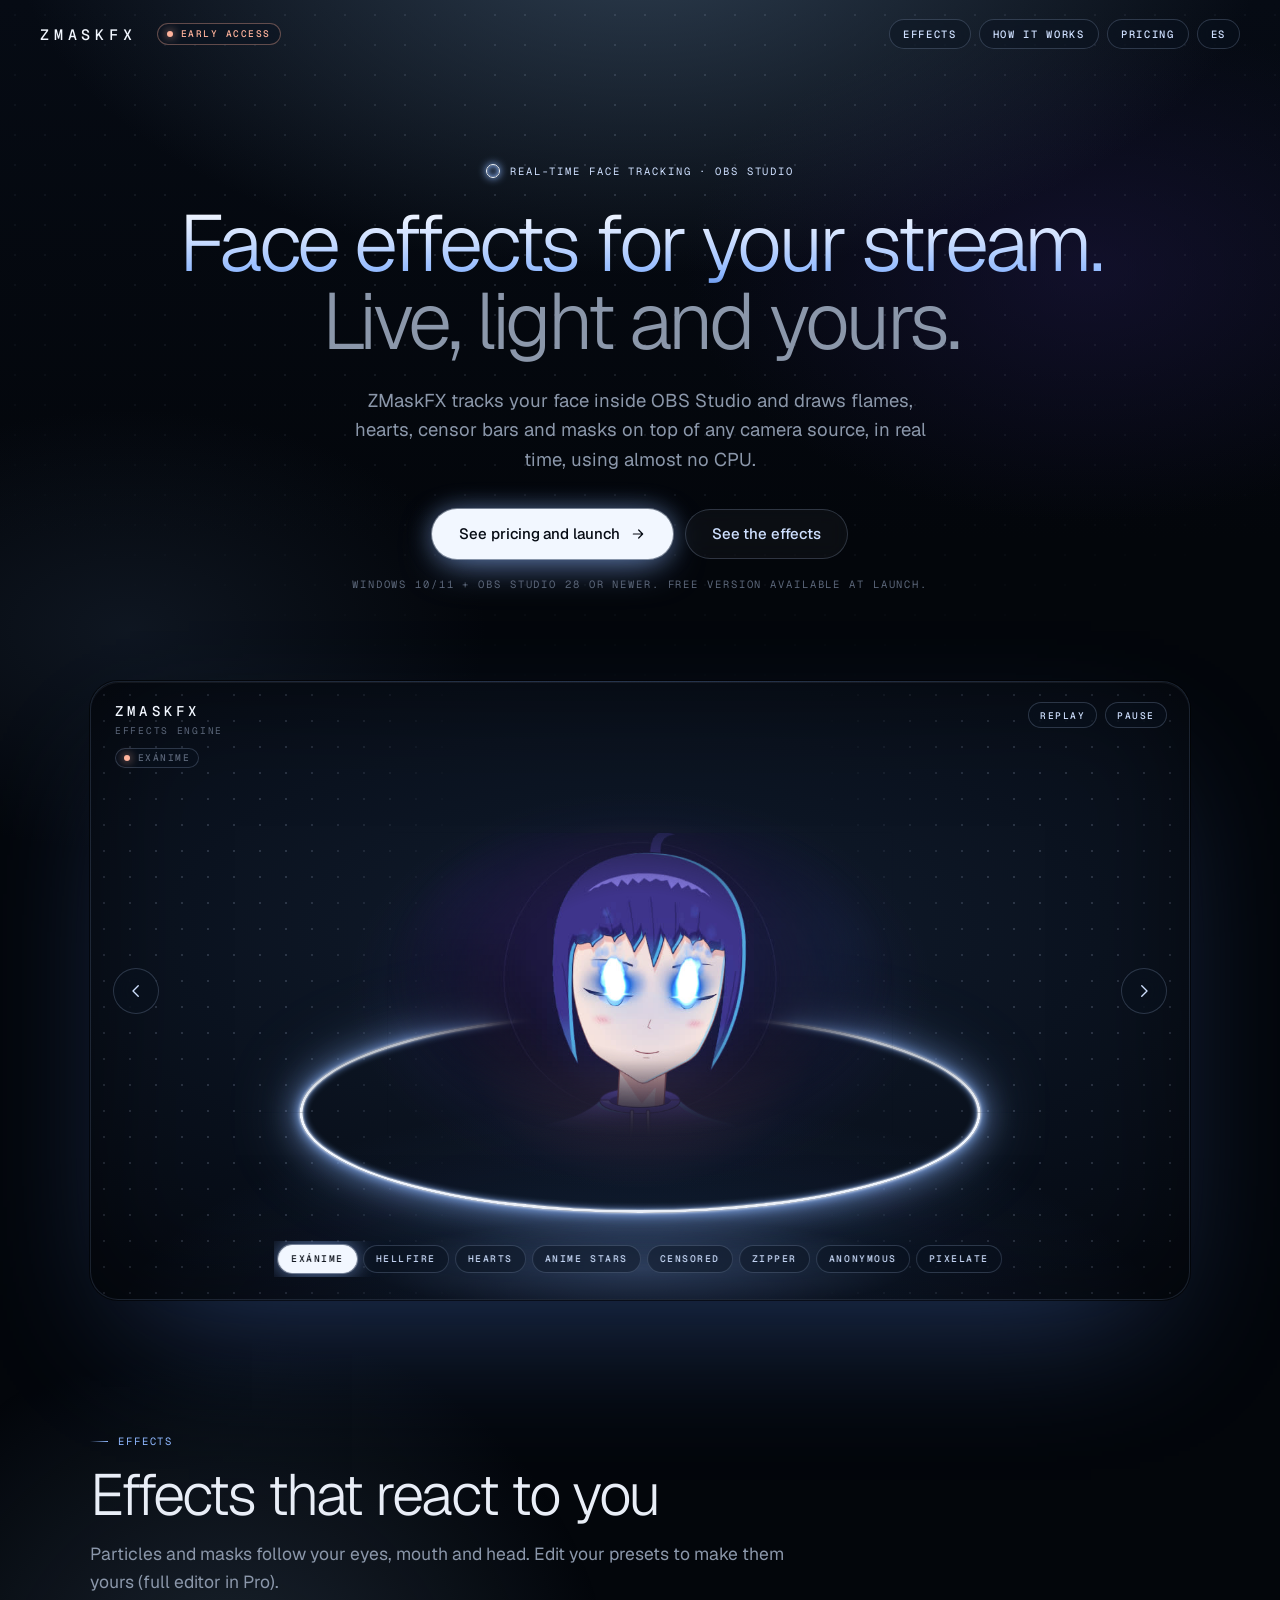
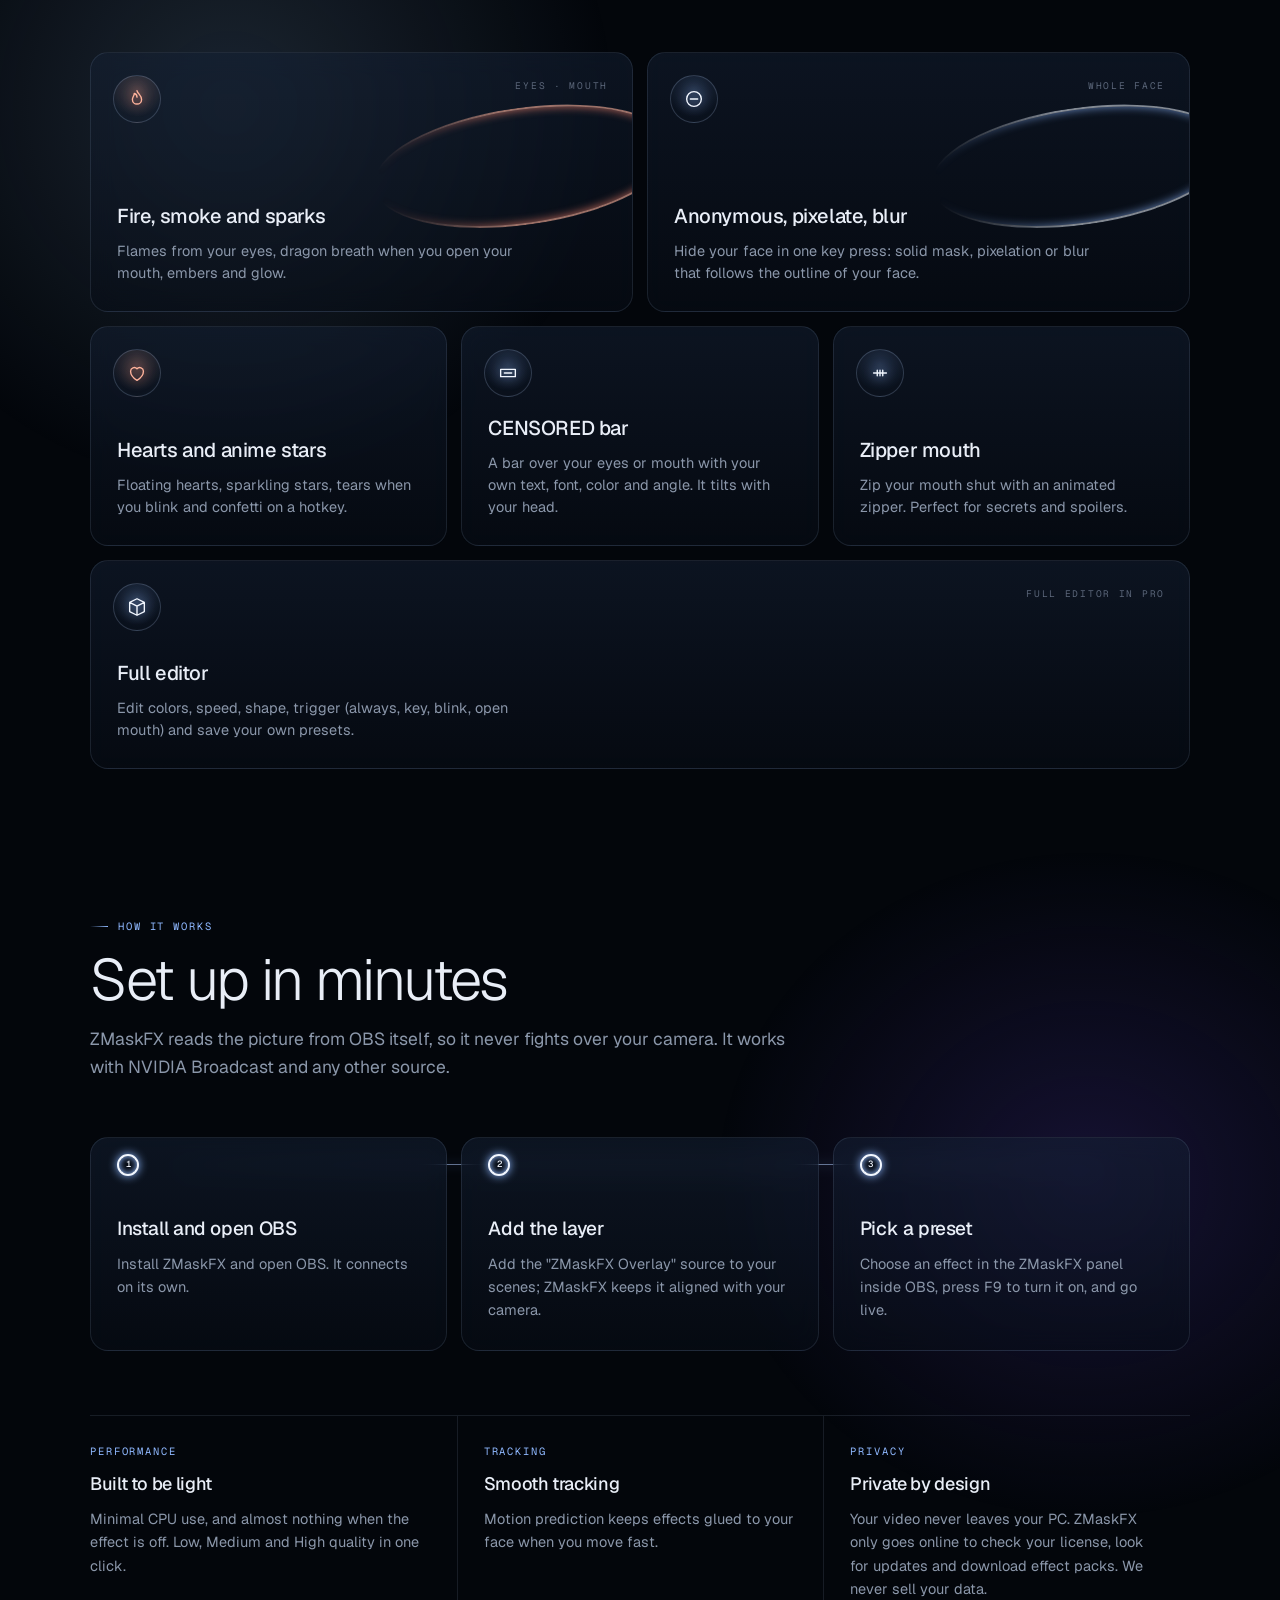
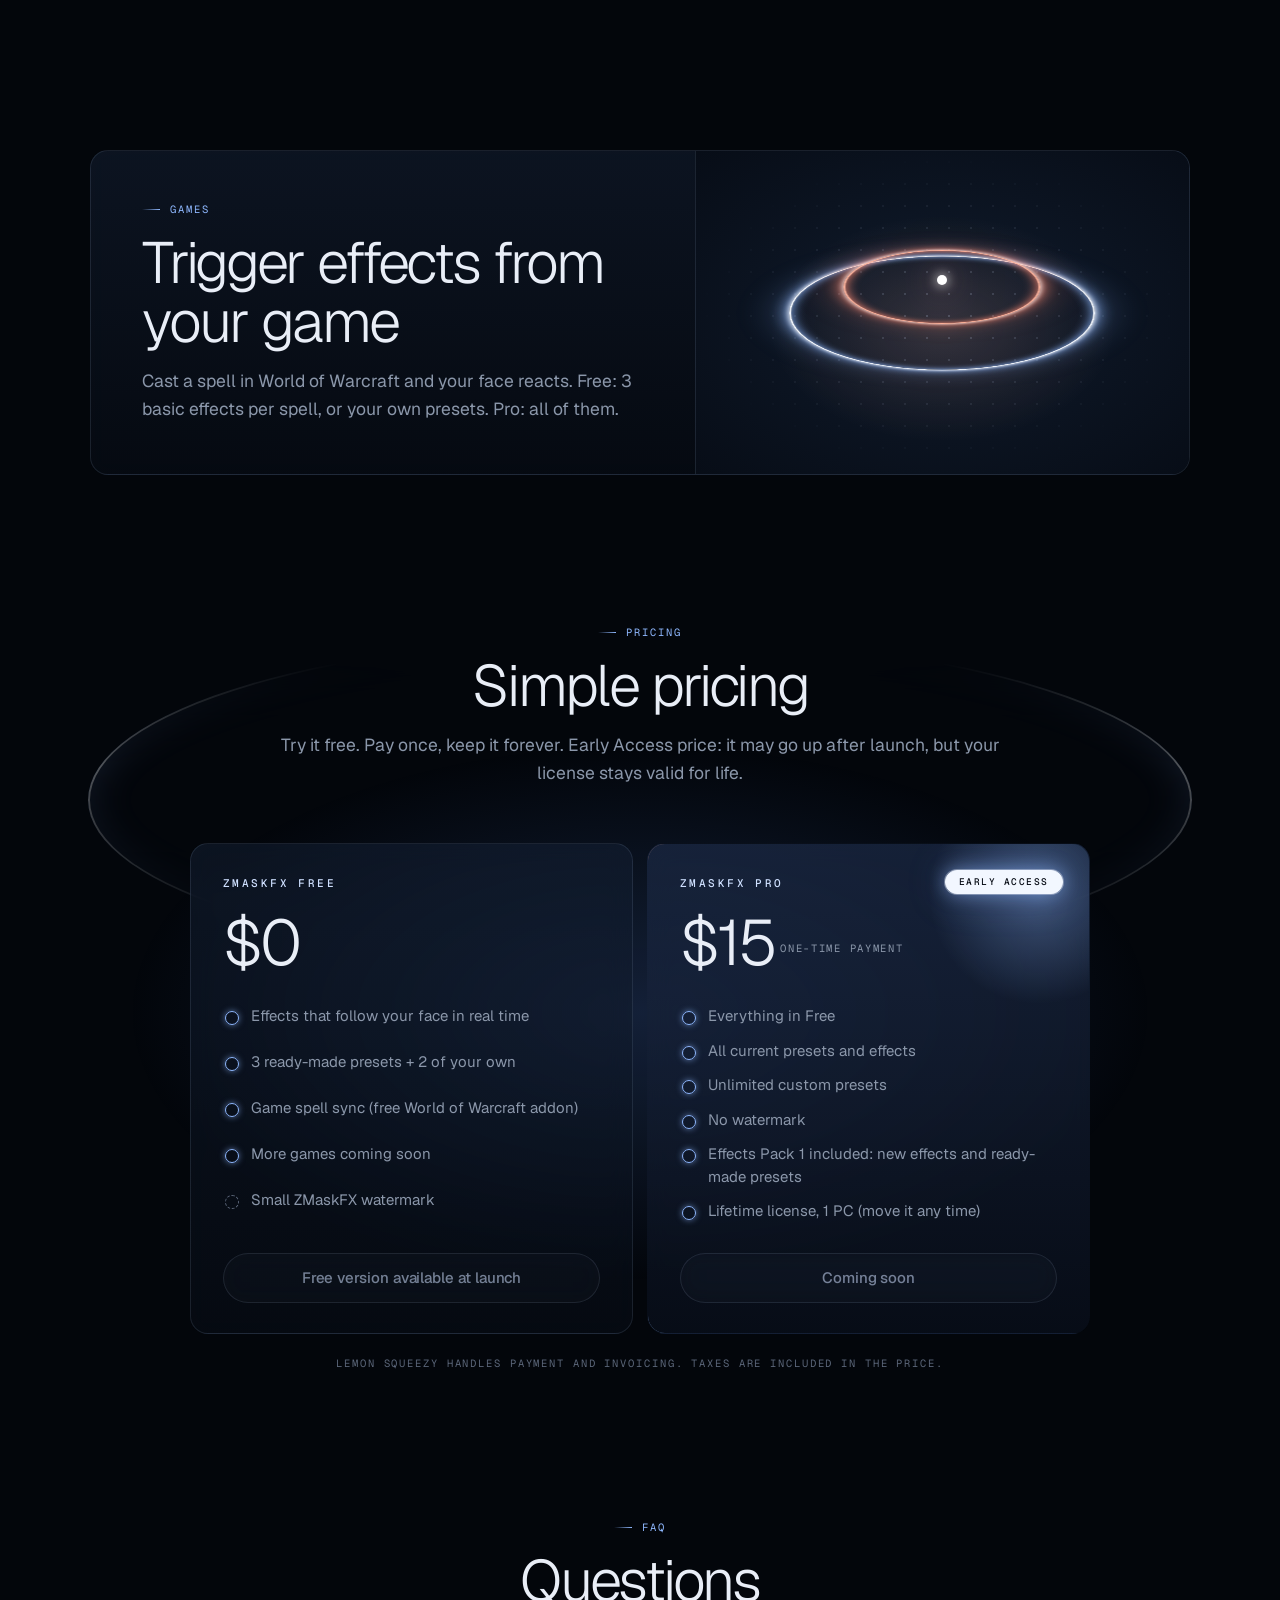
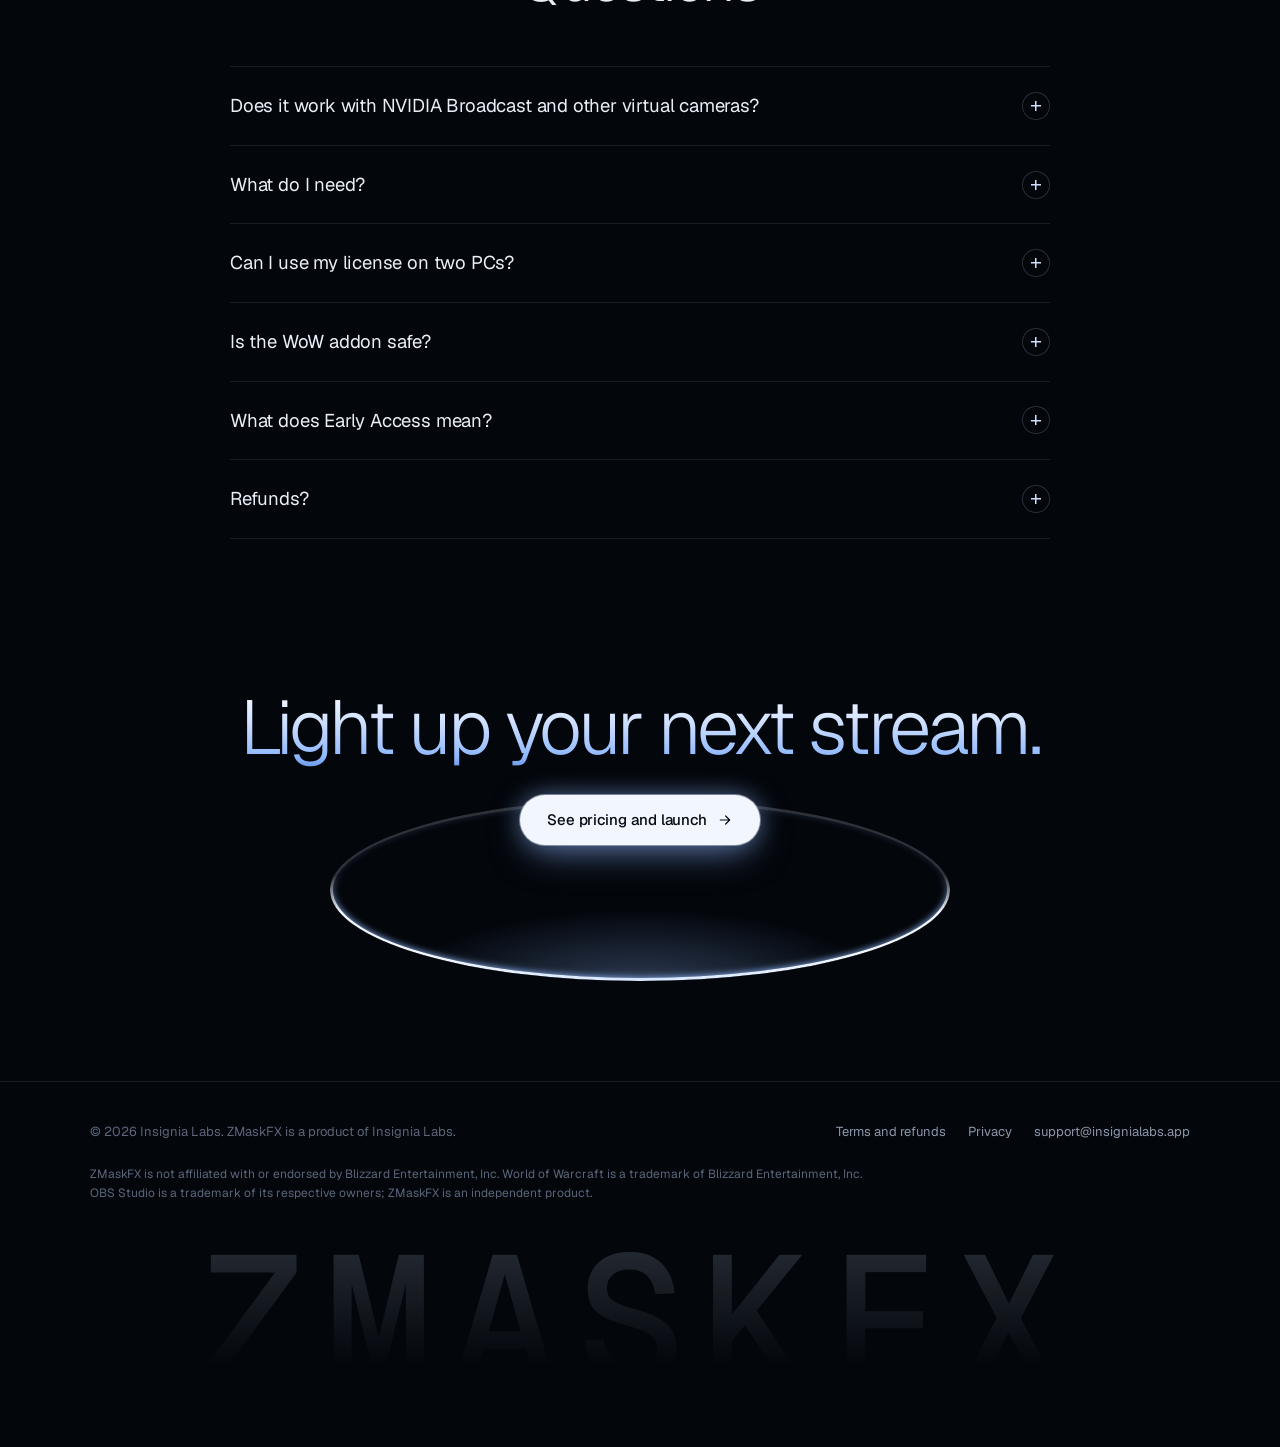
==== commit 2c1d226a: "feat: web con el design system ZMaskFX Halo (anillo de luz, cristal, fuentes Geist, favicon)" ====
--- a/index.html
+++ b/index.html
@@ -2,7 +2,7 @@
 <html lang="en">
 <head>
 <meta charset="utf-8">
-<meta http-equiv="Content-Security-Policy" content="default-src 'none'; script-src 'sha256-Wso33rLtFNE4FGZ8XThrgAETxPuEAEEiqFDm2t8aHoo='; style-src 'self' 'unsafe-inline'; img-src 'self'; media-src 'self'; font-src 'self'; connect-src 'none'; base-uri 'none'; form-action 'none'; object-src 'none'; upgrade-insecure-requests">
+<meta http-equiv="Content-Security-Policy" content="default-src 'none'; script-src 'sha256-ma7udg6r9fW7mo9/kYILWTJ3TGWx6duvHcbQ5rxFxdI='; style-src 'self' 'unsafe-inline'; img-src 'self'; media-src 'self'; font-src 'self'; connect-src 'none'; base-uri 'none'; form-action 'none'; object-src 'none'; upgrade-insecure-requests">
 <meta name="referrer" content="strict-origin-when-cross-origin">
 <meta name="viewport" content="width=device-width,initial-scale=1">
 <title>ZMaskFX Early Access – Real-time face effects for OBS Studio</title>
@@ -17,7 +17,7 @@
 <div class="atmos" aria-hidden="true"></div>
 
 <header class="top" id="top-bar"><div class="wrap">
-  <a class="brand" href="#top" aria-label="ZMaskFX"><b>ZMASKFX</b><span class="mono" data-i18n="brand_sub">Face FX for OBS Studio</span></a>
+  <a class="brand" href="#top" aria-label="ZMaskFX"><b>ZMASKFX</b></a>
   <span class="pill badge"><span class="dot"></span>Early Access</span>
   <nav aria-label="Main">
     <a class="pill hide-sm" href="#effects" data-i18n="nav_effects">Effects</a>
@@ -195,7 +195,7 @@
 
 const I18N = {
  es: {
-  brand_sub:'Efectos faciales para OBS Studio', eyebrow:'Seguimiento facial en tiempo real · OBS Studio',
+  eyebrow:'Seguimiento facial en tiempo real · OBS Studio',
   nav_effects:'Efectos', nav_how:'Cómo funciona', nav_pricing:'Precio',
   h1a:'Efectos faciales para tu stream.', h1b:'En directo, ligeros y tuyos.',
   lead:'ZMaskFX sigue tu cara dentro de OBS Studio y dibuja llamas, corazones, barras de censura y máscaras sobre cualquier fuente de cámara, en tiempo real y casi sin usar CPU.',
--- a/style.css
+++ b/style.css
@@ -56,11 +56,9 @@
 .top .wrap{display:flex;align-items:center;gap:16px;height:68px;max-width:none}
 .brand{display:grid;gap:3px;text-decoration:none}
 .brand b{font:500 15px/1 var(--f-mono);letter-spacing:.32em;color:var(--ice)}
-.brand span{color:var(--dim);font-size:9.5px}
 .badge{margin-left:4px;height:22px;padding:0 9px;font-size:9.5px;color:var(--peach);border-color:rgba(255,179,156,.35)}
 .top nav{margin-left:auto;display:flex;gap:8px;align-items:center}
 @media(max-width:820px){.top nav .hide-sm{display:none}.badge{display:none}}
-@media(max-width:520px){.brand span{display:none}}
 
 /* Botones */
 .btn{position:relative;display:inline-flex;align-items:center;justify-content:center;gap:10px;height:50px;padding:0 26px;border-radius:999px;
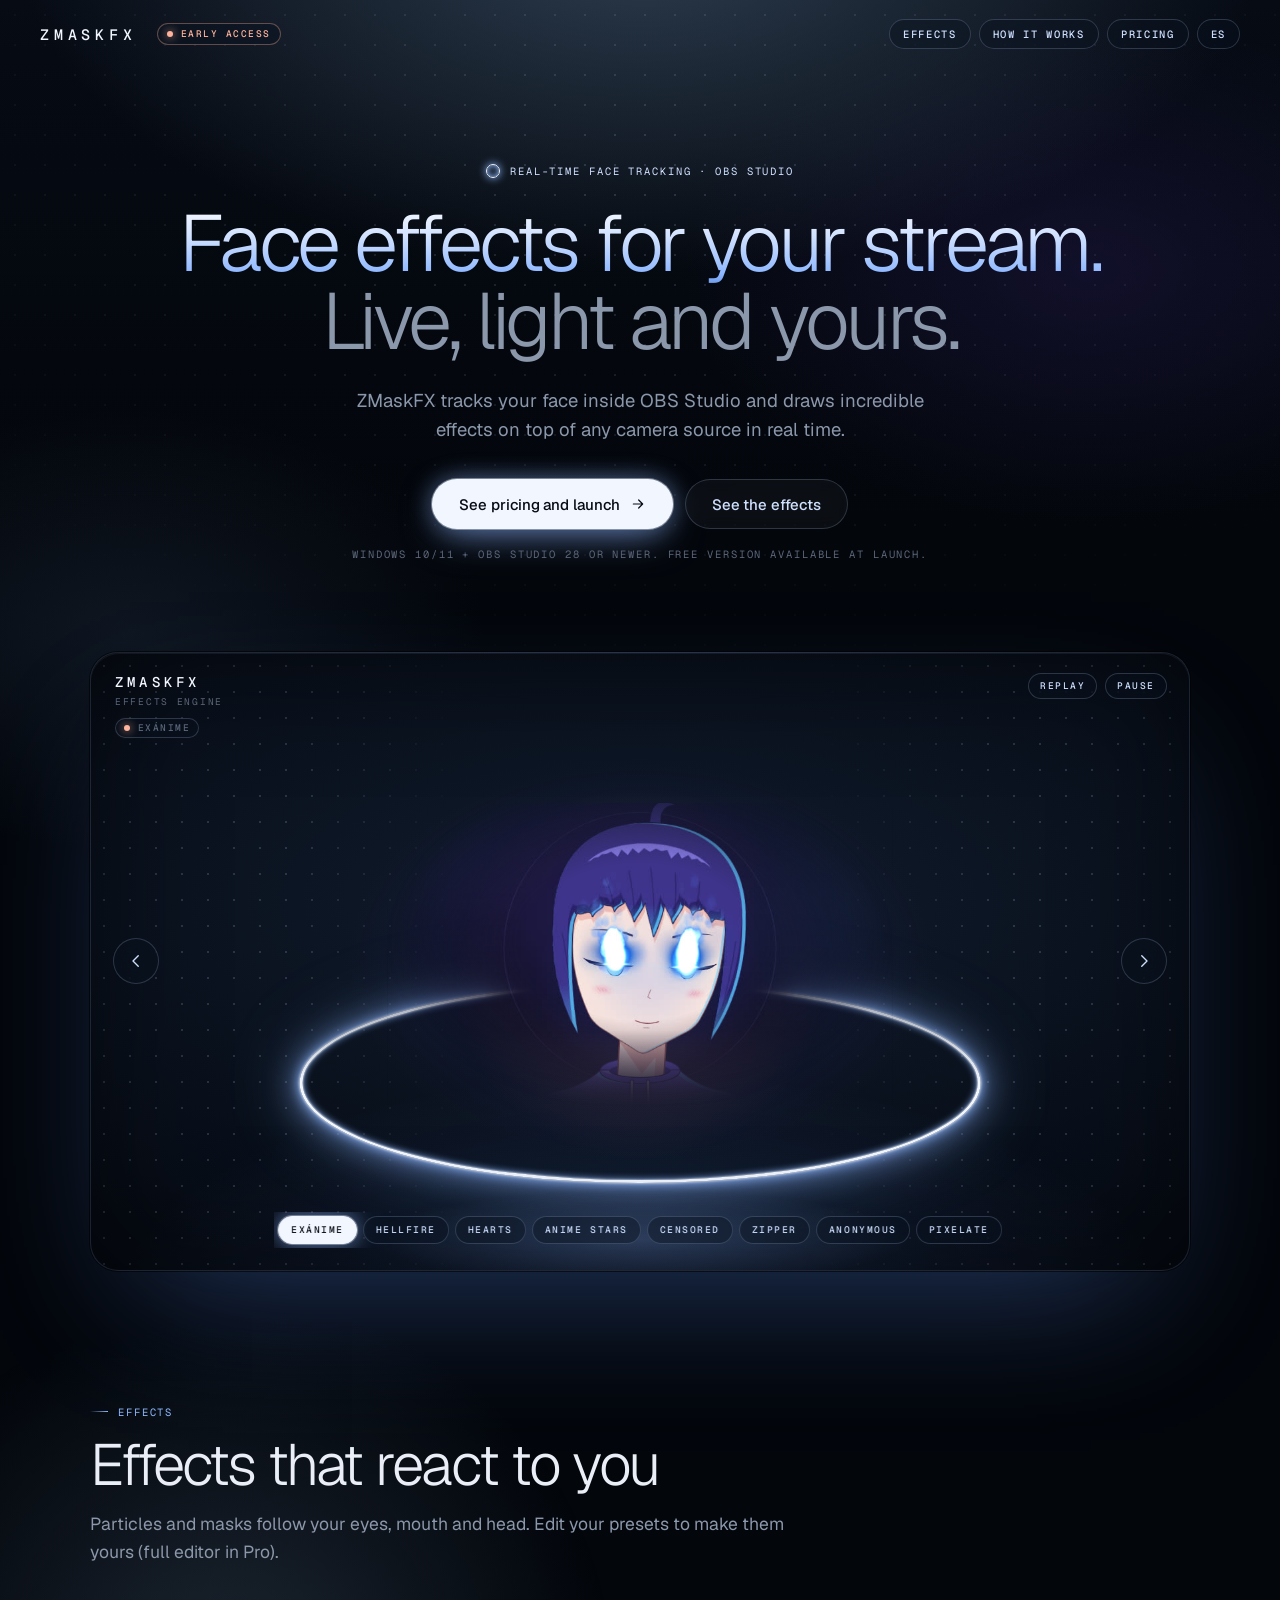
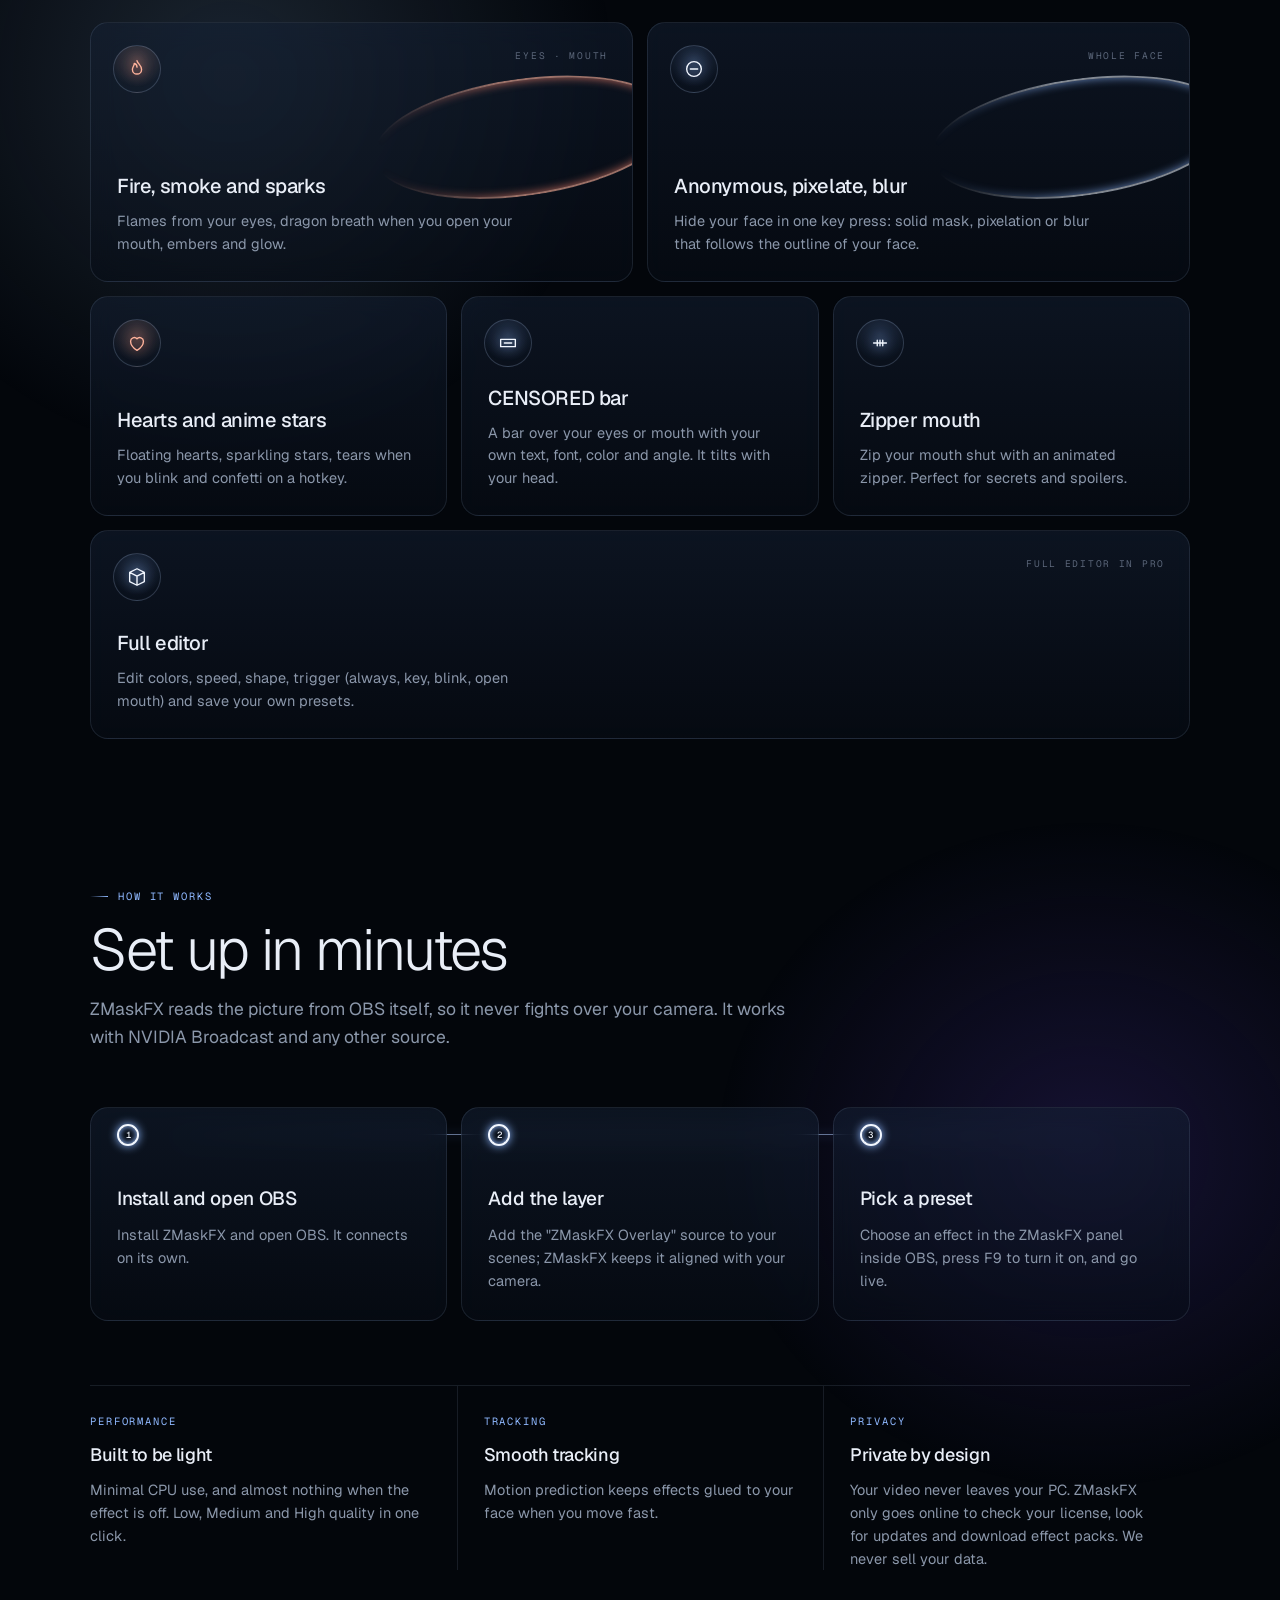
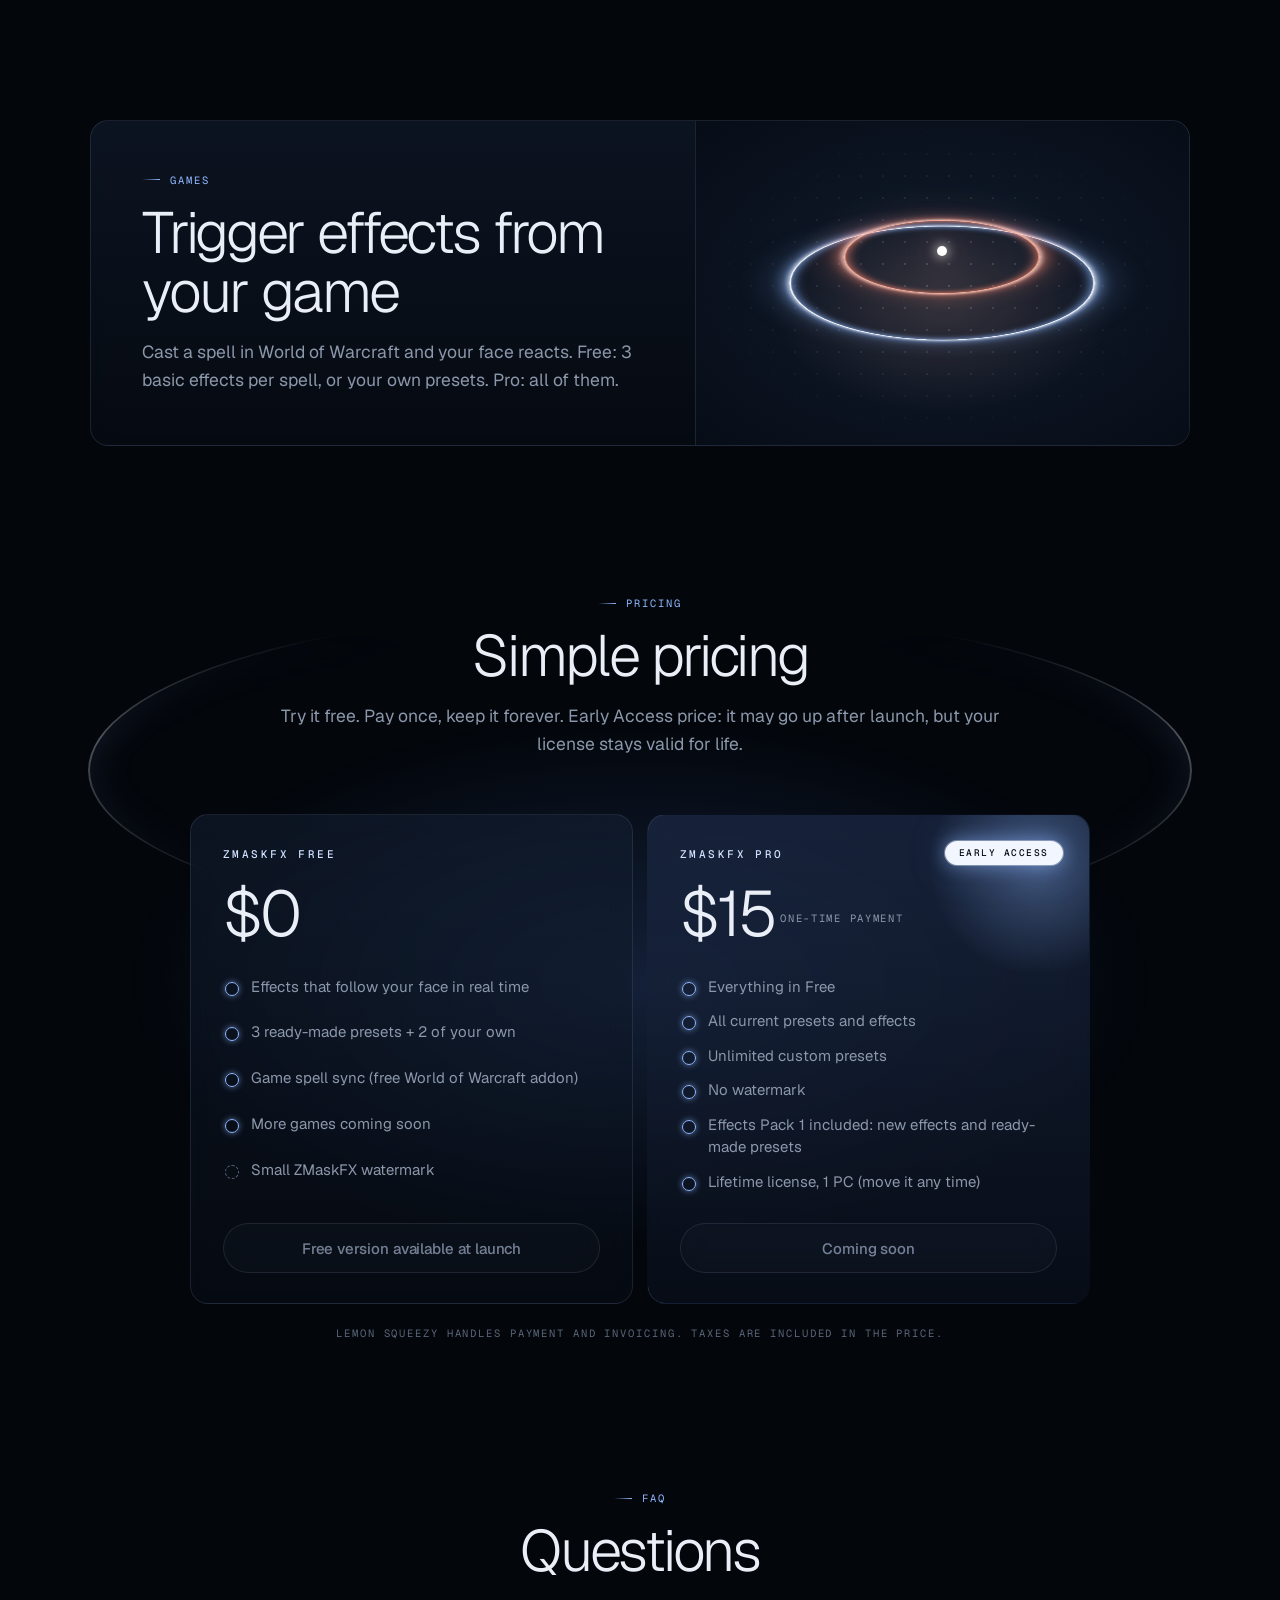
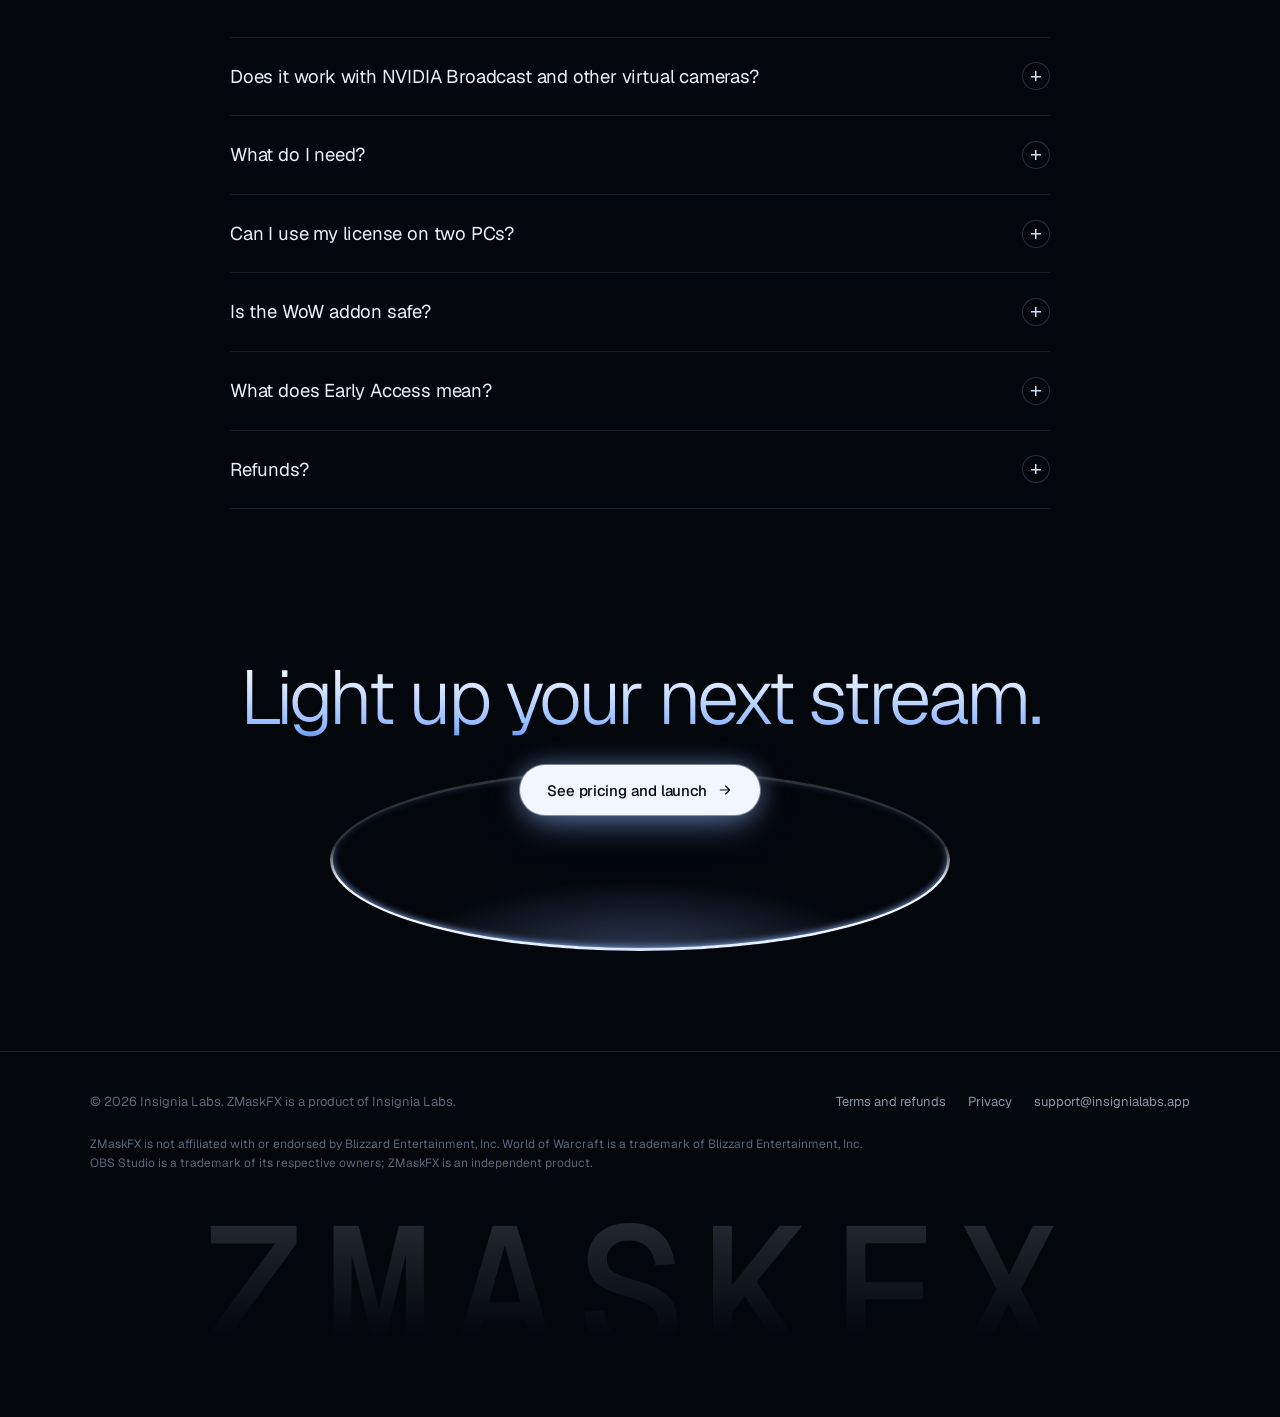
==== commit ab8a86f7: "fix: nuevo texto del subtítulo principal de la web" ====
--- a/index.html
+++ b/index.html
@@ -2,7 +2,7 @@
 <html lang="en">
 <head>
 <meta charset="utf-8">
-<meta http-equiv="Content-Security-Policy" content="default-src 'none'; script-src 'sha256-ma7udg6r9fW7mo9/kYILWTJ3TGWx6duvHcbQ5rxFxdI='; style-src 'self' 'unsafe-inline'; img-src 'self'; media-src 'self'; font-src 'self'; connect-src 'none'; base-uri 'none'; form-action 'none'; object-src 'none'; upgrade-insecure-requests">
+<meta http-equiv="Content-Security-Policy" content="default-src 'none'; script-src 'sha256-polEiWo8+Rp9Jz0Ghi/sDfq8AbyOV9UKorYuZfjNaIM='; style-src 'self' 'unsafe-inline'; img-src 'self'; media-src 'self'; font-src 'self'; connect-src 'none'; base-uri 'none'; form-action 'none'; object-src 'none'; upgrade-insecure-requests">
 <meta name="referrer" content="strict-origin-when-cross-origin">
 <meta name="viewport" content="width=device-width,initial-scale=1">
 <title>ZMaskFX Early Access – Real-time face effects for OBS Studio</title>
@@ -31,7 +31,7 @@
 <section class="hero"><div class="wrap">
   <p class="eyebrow mono" data-rv><i></i><span data-i18n="eyebrow">Real-time face tracking · OBS Studio</span></p>
   <h1 data-rv style="--d:.08s"><span class="grad" data-i18n="h1a">Face effects for your stream.</span><span class="soft" data-i18n="h1b">Live, light and yours.</span></h1>
-  <p class="lead" data-rv style="--d:.18s" data-i18n="lead">ZMaskFX tracks your face inside OBS Studio and draws flames, hearts, censor bars and masks on top of any camera source, in real time, using almost no CPU.</p>
+  <p class="lead" data-rv style="--d:.18s" data-i18n="lead">ZMaskFX tracks your face inside OBS Studio and draws incredible effects on top of any camera source in real time.</p>
   <div class="cta" data-rv style="--d:.26s">
     <a class="btn pri" href="#pricing"><span data-i18n="cta_buy">See pricing and launch</span><svg viewBox="0 0 24 24" aria-hidden="true"><path d="M5 12h14M13 6l6 6-6 6"/></svg></a>
     <a class="btn sec" href="#stage" data-i18n="cta_see">See the effects</a>
@@ -198,7 +198,7 @@
   eyebrow:'Seguimiento facial en tiempo real · OBS Studio',
   nav_effects:'Efectos', nav_how:'Cómo funciona', nav_pricing:'Precio',
   h1a:'Efectos faciales para tu stream.', h1b:'En directo, ligeros y tuyos.',
-  lead:'ZMaskFX sigue tu cara dentro de OBS Studio y dibuja llamas, corazones, barras de censura y máscaras sobre cualquier fuente de cámara, en tiempo real y casi sin usar CPU.',
+  lead:'ZMaskFX sigue tu cara dentro de OBS Studio y dibuja efectos increíbles sobre cualquier fuente de cámara y en tiempo real.',
   cta_buy:'Ver precio y lanzamiento', cta_see:'Ver los efectos', note_win:'Windows 10/11 + OBS Studio 28 o superior. Versión gratuita disponible en el lanzamiento.',
   hud_engine:'Motor de efectos', hud_replay:'Repetir', hud_pause:'Pausa', hud_play:'Seguir', fx_prev:'Efecto anterior', fx_next:'Efecto siguiente',
   lbl_effects:'Efectos', eff_h:'Efectos que reaccionan a ti', eff_sub:'Partículas y máscaras siguen tus ojos, boca y cabeza. Edita tus presets y hazlos tuyos (editor completo en Pro).',
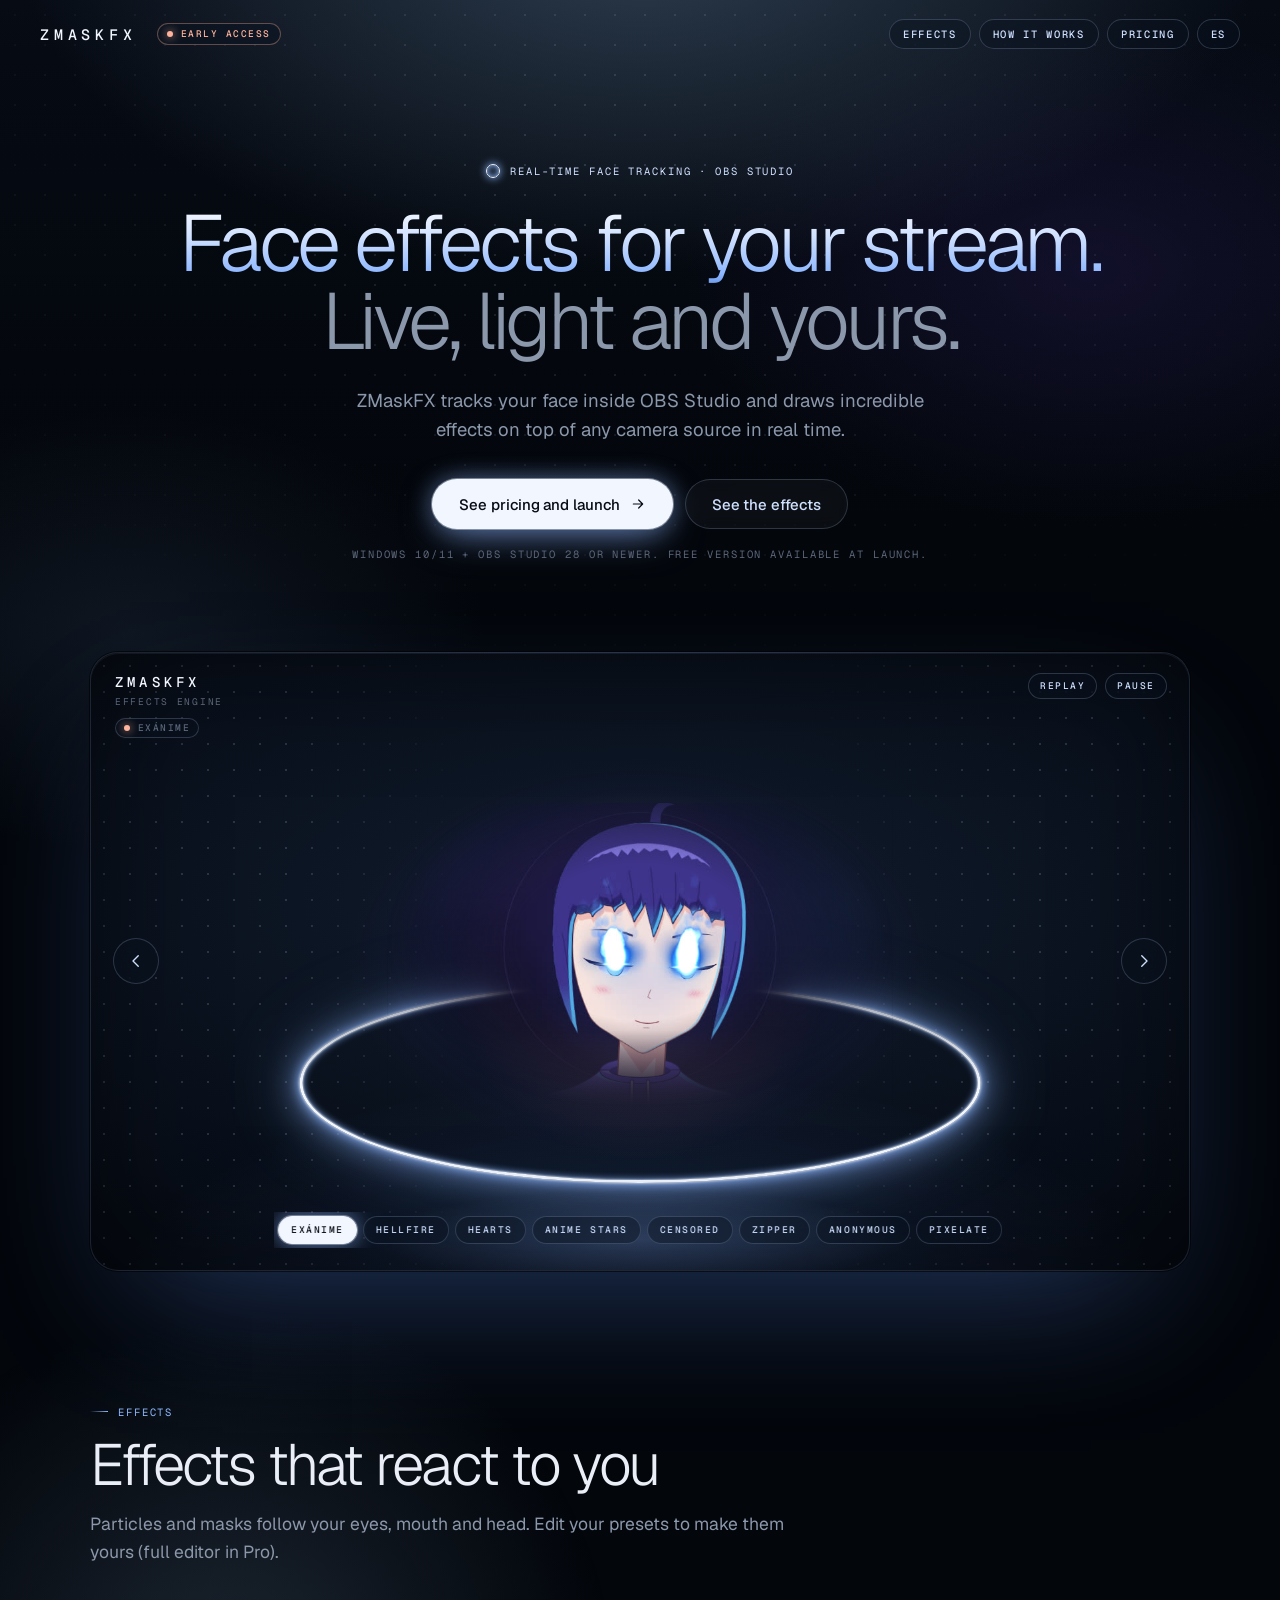
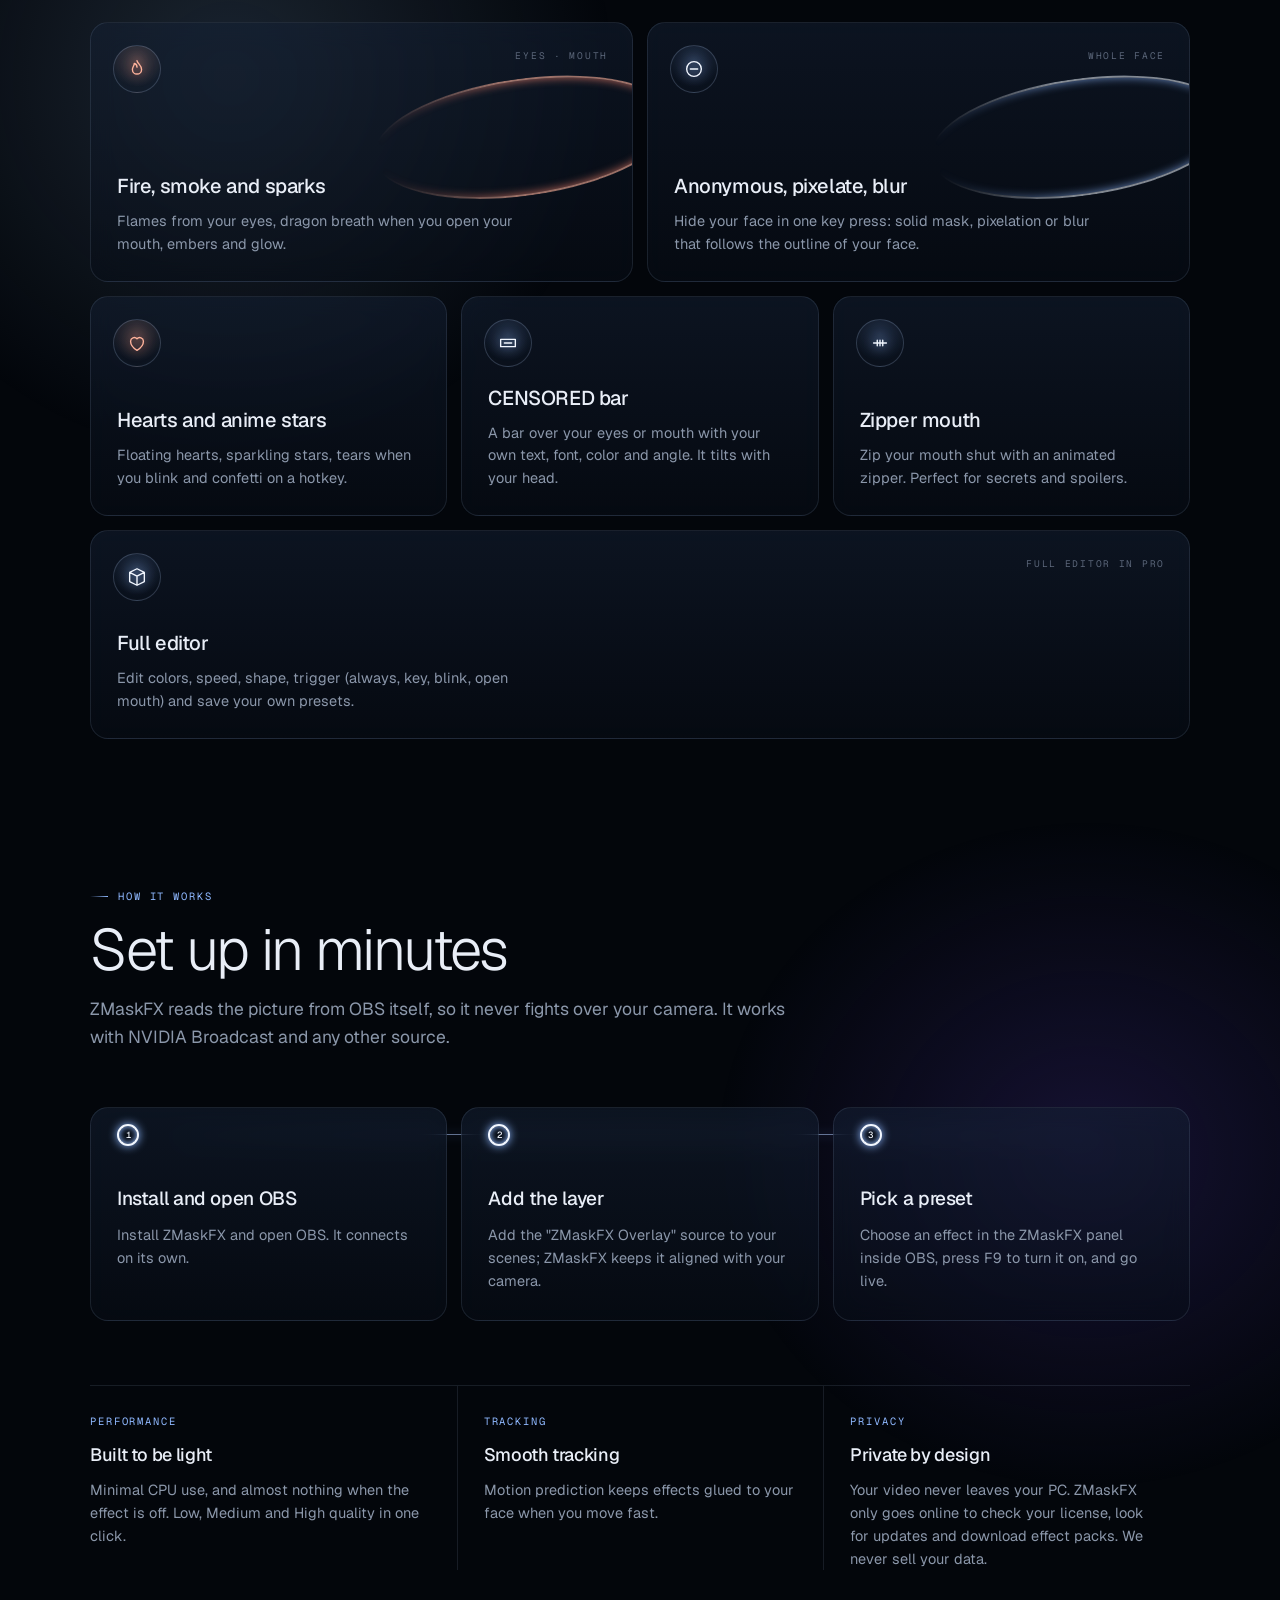
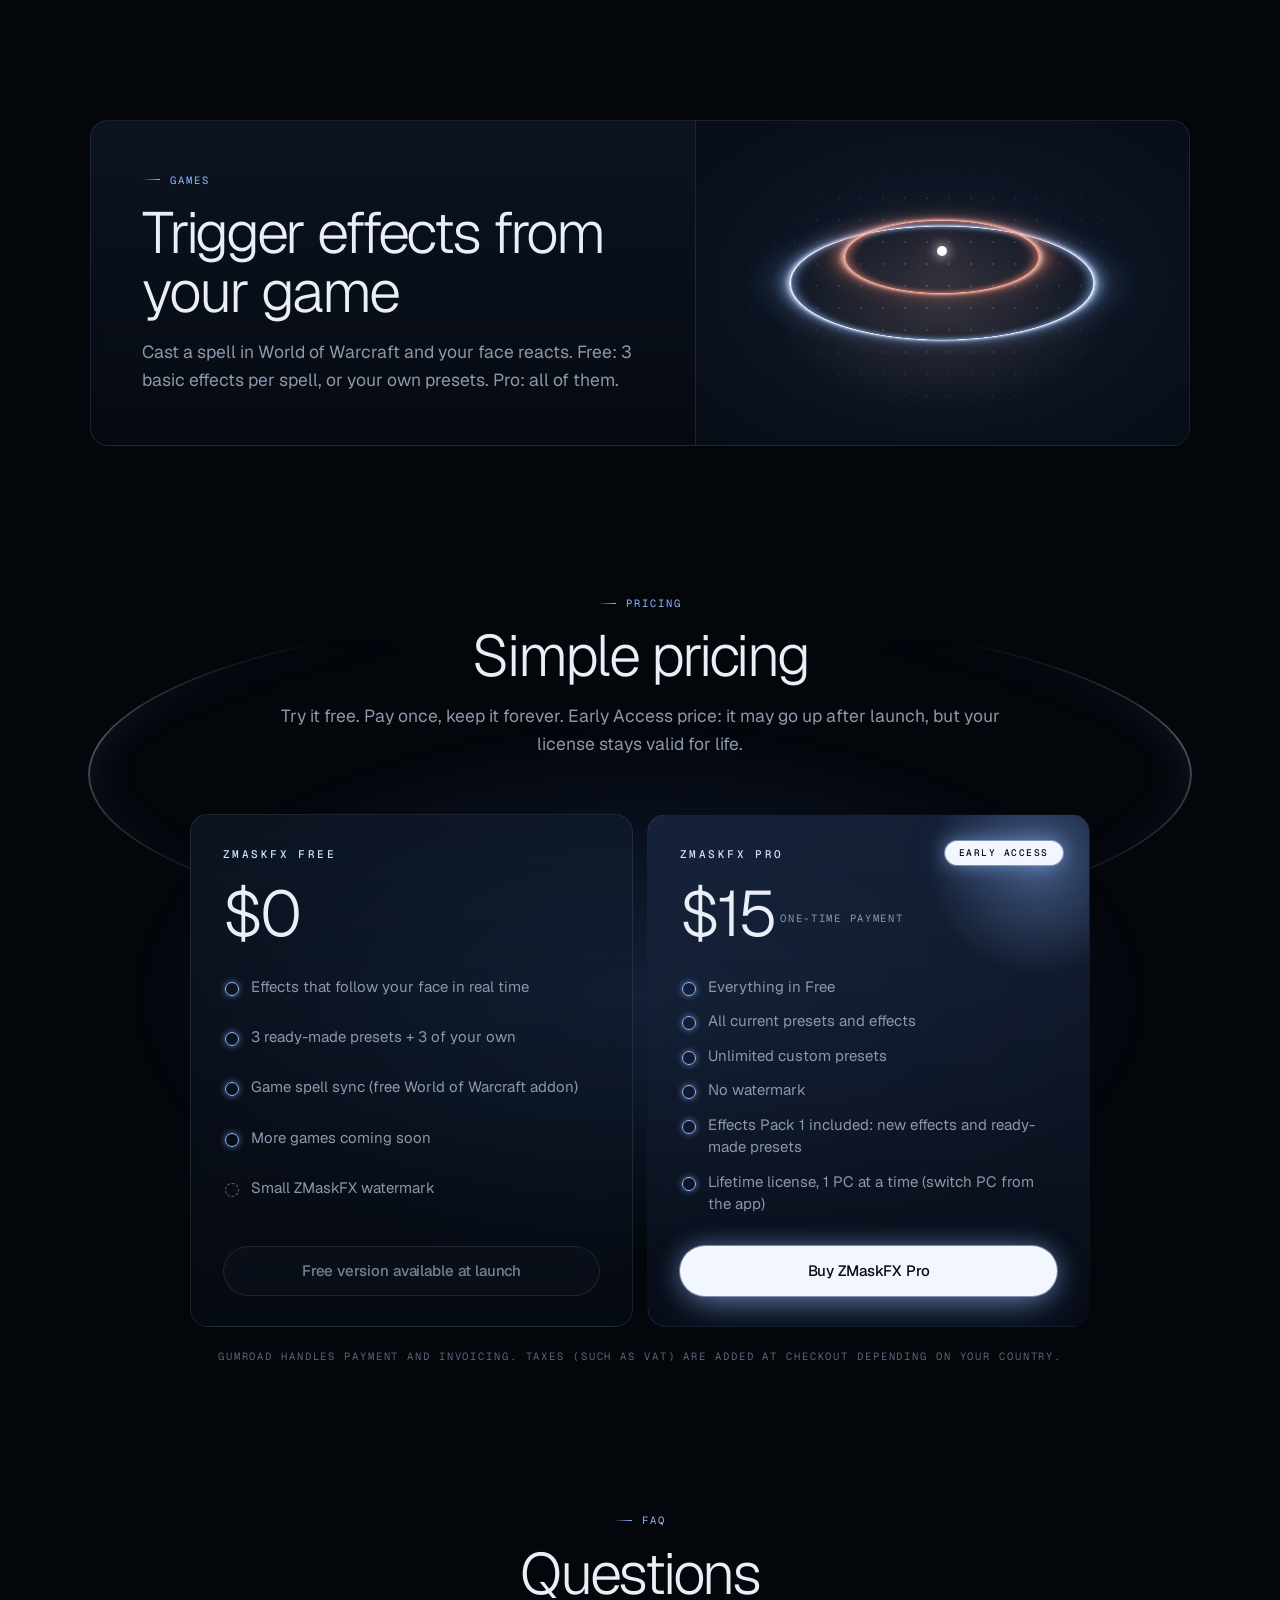
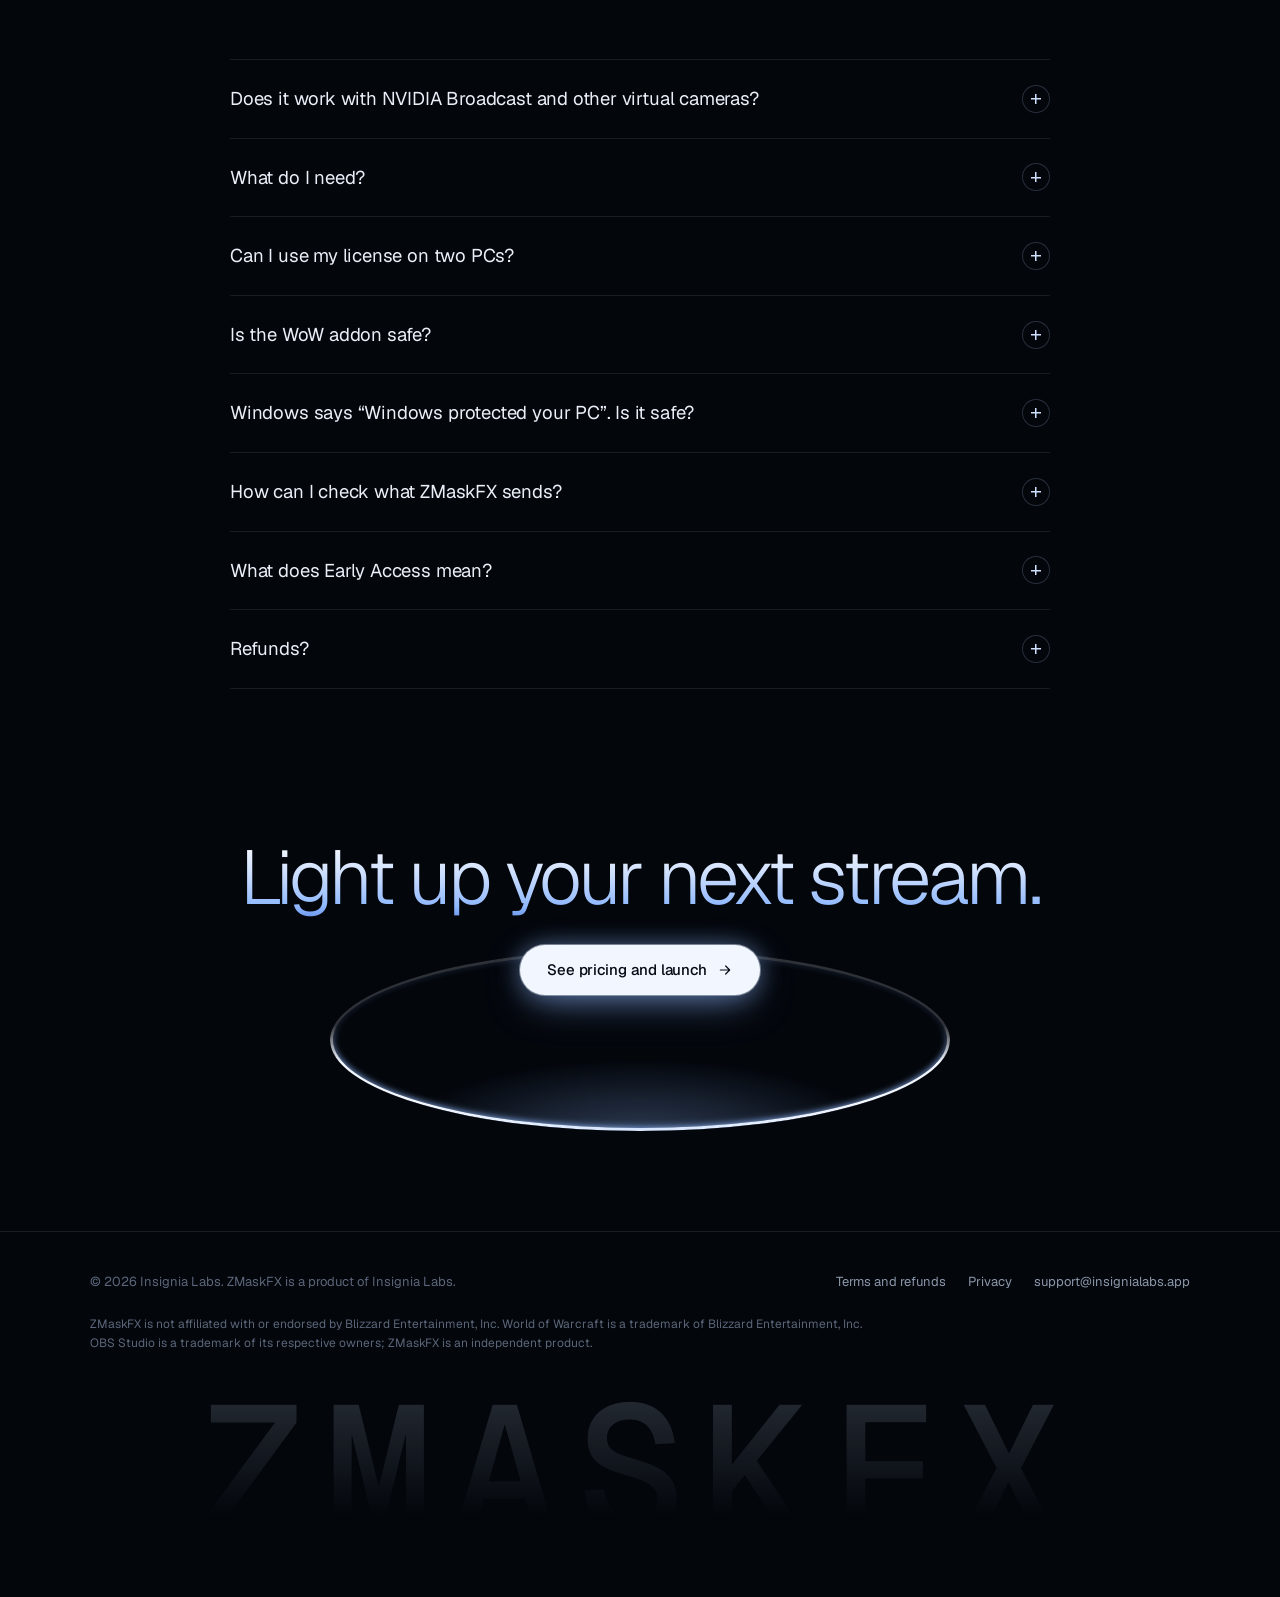
==== commit 92ddab66: "Precio sin impuestos (se suman al pagar), botón de compra en Gumroad, licencia de 1 PC a la vez y pr" ====
--- a/index.html
+++ b/index.html
@@ -2,13 +2,13 @@
 <html lang="en">
 <head>
 <meta charset="utf-8">
-<meta http-equiv="Content-Security-Policy" content="default-src 'none'; script-src 'sha256-polEiWo8+Rp9Jz0Ghi/sDfq8AbyOV9UKorYuZfjNaIM='; style-src 'self' 'unsafe-inline'; img-src 'self'; media-src 'self'; font-src 'self'; connect-src 'none'; base-uri 'none'; form-action 'none'; object-src 'none'; upgrade-insecure-requests">
+<meta http-equiv="Content-Security-Policy" content="default-src 'none'; script-src 'sha256-n1iPi+3LYUlc4mMnVdYXc0SG0bEid1G2kpL8ajoPpbQ='; style-src 'self' 'unsafe-inline'; img-src 'self'; media-src 'self'; font-src 'self'; connect-src 'none'; base-uri 'none'; form-action 'none'; object-src 'none'; upgrade-insecure-requests">
 <meta name="referrer" content="strict-origin-when-cross-origin">
 <meta name="viewport" content="width=device-width,initial-scale=1">
 <title>ZMaskFX Early Access – Real-time face effects for OBS Studio</title>
 <meta name="description" content="ZMaskFX adds real-time face effects to OBS Studio: fire eyes, hearts, anonymous face, pixelate, CENSORED bar and more. Lightweight, works with any camera source.">
 <meta name="theme-color" content="#03060b">
-<link rel="icon" href="favicon.svg" type="image/svg+xml"><link rel="icon" href="favicon.ico" sizes="any">
+<link rel="icon" href="favicon.svg?v=2" type="image/svg+xml"><link rel="icon" href="favicon.ico?v=2" sizes="any">
 <link rel="preload" href="fonts/geist-latin.woff2" as="font" type="font/woff2" crossorigin>
 <link rel="preload" href="fonts/geist-mono-latin.woff2" as="font" type="font/woff2" crossorigin>
 <link rel="stylesheet" href="style.css?v=4">
@@ -122,7 +122,7 @@
       <h3>ZMaskFX Free</h3><div class="amt">$0</div>
       <ul>
         <li data-i18n="f1">Effects that follow your face in real time</li>
-        <li data-i18n="f2">3 ready-made presets + 2 of your own</li>
+        <li data-i18n="f2">3 ready-made presets + 3 of your own</li>
         <li data-i18n="f3">Game spell sync (free World of Warcraft addon)</li>
         <li data-i18n="f5">More games coming soon</li>
         <li class="no" data-i18n="f4">Small ZMaskFX watermark</li>
@@ -139,12 +139,12 @@
         <li data-i18n="p3">Unlimited custom presets</li>
         <li data-i18n="p4">No watermark</li>
         <li data-i18n="p6">Effects Pack 1 included: new effects and ready-made presets</li>
-        <li data-i18n="p5">Lifetime license, 1 PC (move it any time)</li>
+        <li data-i18n="p5">Lifetime license, 1 PC at a time (switch PC from the app)</li>
       </ul>
       <a class="btn pri" id="buy" href="#" data-i18n="cta_buy2">Buy ZMaskFX Pro</a>
     </div>
   </div>
-  <p class="tax mono" data-i18n="tax">Lemon Squeezy handles payment and invoicing. Taxes are included in the price.</p>
+  <p class="tax mono" data-i18n="tax">Gumroad handles payment and invoicing. Taxes (such as VAT) are added at checkout depending on your country.</p>
 </div></section>
 
 <section id="faq"><div class="wrap">
@@ -155,10 +155,12 @@
   <div class="faq" data-rv>
     <details><summary data-i18n="q1">Does it work with NVIDIA Broadcast and other virtual cameras?</summary><p data-i18n="a1">Yes. ZMaskFX reads the picture from the OBS source, so any source OBS can show works, including NVIDIA Broadcast.</p></details>
     <details><summary data-i18n="q2">What do I need?</summary><p data-i18n="a2">Windows 10/11 and OBS Studio 28 or newer with obs-websocket enabled (included in OBS). A regular gaming PC is plenty.</p></details>
-    <details><summary data-i18n="q3">Can I use my license on two PCs?</summary><p data-i18n="a3">One license works on one PC at a time. Use "Deactivate on this PC" in the app to move it to another computer whenever you want.</p></details>
+    <details><summary data-i18n="q3">Can I use my license on two PCs?</summary><p data-i18n="a3">One license works on one PC at a time. To switch, just activate your key on the new PC: the license moves there by itself and the old PC goes back to Free. Reinstalling on the same PC never counts.</p></details>
     <details><summary data-i18n="q4">Is the WoW addon safe?</summary><p data-i18n="a4">It is free, open source and only displays information about your own spells. It does not automate anything or read other players. ZMaskFX is not affiliated with or endorsed by Blizzard Entertainment.</p></details>
+    <details><summary data-i18n="q7">Windows says “Windows protected your PC”. Is it safe?</summary><p data-i18n="a7">Yes. Windows shows that notice for programs from small independent studios that are not downloaded by millions yet: it means “unknown publisher”, not that a threat was found. Click “More info” and then “Run anyway”. The installer does not ask for administrator rights and only installs into its own folder; uninstalling removes it completely.</p></details>
+    <details><summary data-i18n="q8">How can I check what ZMaskFX sends?</summary><p data-i18n="a8">You do not have to take our word for it. With ZMaskFX running, open Windows Resource Monitor (Network tab) or any firewall: you will only see our licence and effect pack server (Cloudflare) and updates (GitHub). Your video never leaves your PC. If your antivirus has doubts, you can also scan the installer on VirusTotal. Details in the <a href="privacy.html">privacy policy</a>.</p></details>
     <details><summary data-i18n="q6">What does Early Access mean?</summary><p data-i18n="a6">ZMaskFX is already working and in use, and we keep adding effects, games and fixes. Early Access buyers get the lowest price and every update. If something does not work on your setup, write to us and we will fix it or refund you.</p></details>
-    <details><summary data-i18n="q5">Refunds?</summary><p data-i18n="a5">If ZMaskFX does not work on your setup, email us at <a href="mailto:support@insignialabs.app">support@insignialabs.app</a> within 14 days of purchase for a refund. See the <a href="terms.html">terms</a>.</p></details>
+    <details><summary data-i18n="q5">Refunds?</summary><p data-i18n="a5">If ZMaskFX does not work on your setup, email us at <a href="mailto:support@insignialabs.app">support@insignialabs.app</a> within 30 days of purchase for a refund. See the <a href="terms.html">terms</a>.</p></details>
   </div>
 </div></section>
 
@@ -180,8 +182,8 @@
 
 <script>
 document.documentElement.classList.add('js');
-// Enlace de compra: pon aquí la URL de checkout de Lemon Squeezy cuando exista.
-const CHECKOUT_URL = '';
+// Enlace de compra: pon aquí la URL de checkout de Gumroad cuando exista.
+const CHECKOUT_URL = 'https://insignialabs.gumroad.com/l/ZMaskFXPro';
 const REDUCED = window.matchMedia('(prefers-reduced-motion: reduce)').matches;
 
 // Sin tienda abierta el botón dice "Muy pronto" (antes de leer los textos en inglés del HTML).
@@ -217,15 +219,17 @@
   l3h:'Privado por diseño', l3p:'Tu vídeo nunca sale de tu PC. ZMaskFX solo se conecta para comprobar tu licencia, buscar actualizaciones y descargar packs de efectos. Nunca vendemos tus datos.',
   lbl_games:'Juegos', wow_h:'Dispara efectos desde tu juego', wow_sub:'Lanza un hechizo en World of Warcraft y tu cara reacciona. Gratis: 3 efectos básicos por hechizo o tus propios presets. Pro: todos.',
   lbl_price:'Precio', pr_h:'Precio simple', pr_sub:'Pruébalo gratis. Paga una vez y es tuyo para siempre. Precio de acceso anticipado: puede subir tras el lanzamiento, pero tu licencia seguirá válida de por vida.', once:'pago único',
-  f1:'Efectos que siguen tu cara en tiempo real', f2:'3 presets listos + 2 propios', f3:'Sincronización con hechizos (addon gratuito de World of Warcraft)', f5:'Más juegos próximamente', f4:'Pequeña marca de agua ZMaskFX', cta_free:'Versión gratuita disponible en el lanzamiento',
-  p1:'Todo lo de Free', p2:'Todos los presets y efectos actuales', p3:'Presets propios ilimitados', p4:'Sin marca de agua', p5:'Licencia de por vida, 1 PC (puedes moverla cuando quieras)', p6:'Pack 1 de efectos incluido: efectos nuevos y presets listos', cta_buy2:'Comprar ZMaskFX Pro', cta_soon:'Muy pronto',
-  tax:'Lemon Squeezy gestiona el pago y la factura. Los impuestos están incluidos en el precio.',
+  f1:'Efectos que siguen tu cara en tiempo real', f2:'3 presets listos + 3 propios', f3:'Sincronización con hechizos (addon gratuito de World of Warcraft)', f5:'Más juegos próximamente', f4:'Pequeña marca de agua ZMaskFX', cta_free:'Versión gratuita disponible en el lanzamiento',
+  p1:'Todo lo de Free', p2:'Todos los presets y efectos actuales', p3:'Presets propios ilimitados', p4:'Sin marca de agua', p5:'Licencia de por vida, 1 PC a la vez (cambia de PC desde la app)', p6:'Pack 1 de efectos incluido: efectos nuevos y presets listos', cta_buy2:'Comprar ZMaskFX Pro', cta_soon:'Muy pronto',
+  tax:'Gumroad gestiona el pago y la factura. Los impuestos (como el IVA) se suman al pagar según tu país.',
   lbl_faq:'Preguntas frecuentes', faq_h:'Preguntas', q1:'¿Funciona con NVIDIA Broadcast y otras cámaras virtuales?', a1:'Sí. ZMaskFX lee la imagen de la fuente de OBS, así que sirve cualquier fuente que OBS pueda mostrar, incluida NVIDIA Broadcast.',
   q2:'¿Qué necesito?', a2:'Windows 10/11 y OBS Studio 28 o superior con obs-websocket activado (viene incluido). Un PC de juego normal es suficiente.',
-  q3:'¿Puedo usar mi licencia en dos PC?', a3:'Una licencia funciona en un PC a la vez. Usa "Desactivar en este PC" en la app para pasarla a otro ordenador cuando quieras.',
+  q3:'¿Puedo usar mi licencia en dos PC?', a3:'Una licencia funciona en un PC a la vez. Para cambiar, activa tu clave en el PC nuevo: la licencia se mueve sola y el antiguo vuelve a Free. Reinstalar en el mismo PC nunca cuenta.',
   q4:'¿Es seguro el addon de WoW?', a4:'Es gratuito, de código abierto y solo muestra información de tus propios hechizos. No automatiza nada ni lee a otros jugadores. ZMaskFX no está afiliado a Blizzard Entertainment ni cuenta con su respaldo.',
+  q7:'Windows dice «Windows protegió su PC». ¿Es seguro?', a7:'Sí. Windows muestra ese aviso con los programas de estudios pequeños e independientes que aún no descargan millones de personas: significa «editor desconocido», no que haya encontrado una amenaza. Pulsa «Más información» y luego «Ejecutar de todas formas». El instalador no pide permisos de administrador y solo se instala en su propia carpeta; al desinstalarlo se borra por completo.',
+  q8:'¿Cómo compruebo lo que envía ZMaskFX?', a8:'No tienes que fiarte de nuestra palabra. Con ZMaskFX abierto, abre el Monitor de recursos de Windows (pestaña Red) o cualquier firewall: solo verás nuestro servidor de licencias y packs de efectos (en Cloudflare) y las actualizaciones (GitHub). Tu vídeo nunca sale de tu PC. Si tu antivirus duda, también puedes analizar el instalador en VirusTotal. Más detalles en la <a href="privacy.html">política de privacidad</a>.',
   q6:'¿Qué significa Early Access?', a6:'ZMaskFX ya funciona y se usa, y seguimos añadiendo efectos, juegos y arreglos. Quien compra en acceso anticipado paga el precio más bajo y recibe todas las actualizaciones. Si algo no funciona en tu equipo, escríbenos y lo arreglamos o te devolvemos el dinero.',
-  q5:'¿Reembolsos?', a5:'Si ZMaskFX no funciona en tu equipo, escríbenos a <a href="mailto:support@insignialabs.app">support@insignialabs.app</a> en los 14 días posteriores a la compra para pedir el reembolso. Consulta las <a href="terms.html">condiciones</a>.',
+  q5:'¿Reembolsos?', a5:'Si ZMaskFX no funciona en tu equipo, escríbenos a <a href="mailto:support@insignialabs.app">support@insignialabs.app</a> en los 30 días posteriores a la compra para pedir el reembolso. Consulta las <a href="terms.html">condiciones</a>.',
   final_h:'Ilumina tu próximo directo.',
   ft_terms:'Términos y reembolsos', ft_priv:'Privacidad',
   fx_dk:'Exánime', fx_fire:'Fuego infernal', fx_hearts:'Corazones', fx_anime:'Anime estrellas', fx_censor:'CENSORED', fx_zip:'Cremallera',
--- a/style.css
+++ b/style.css
@@ -11,7 +11,7 @@
   --peach:#ffb39c;--peach-2:#ff8a73;
   --tx:#e9eef7;--mut:#8b97aa;--dim:#5b6679;
   --line:rgba(190,212,255,.11);--line-2:rgba(190,212,255,.2);--glass:rgba(14,24,40,.55);--glass-2:rgba(255,255,255,.035);
-  --ok:#9fe6c4;--black:#000;--white:#fff;
+  --ok:#9fe6c4;--warn:#f5c46b;--bad:#ff7d8c;--pro-1:#ffe08a;--pro-2:#f0b43c;--pro-3:#d18a1f;--pro-ink:#2b1a00;--black:#000;--white:#fff;
   /* Tipo */
   --f-sans:"Geist",system-ui,-apple-system,"Segoe UI",sans-serif;
   --f-mono:"Geist Mono",ui-monospace,"Cascadia Mono",Consolas,monospace;
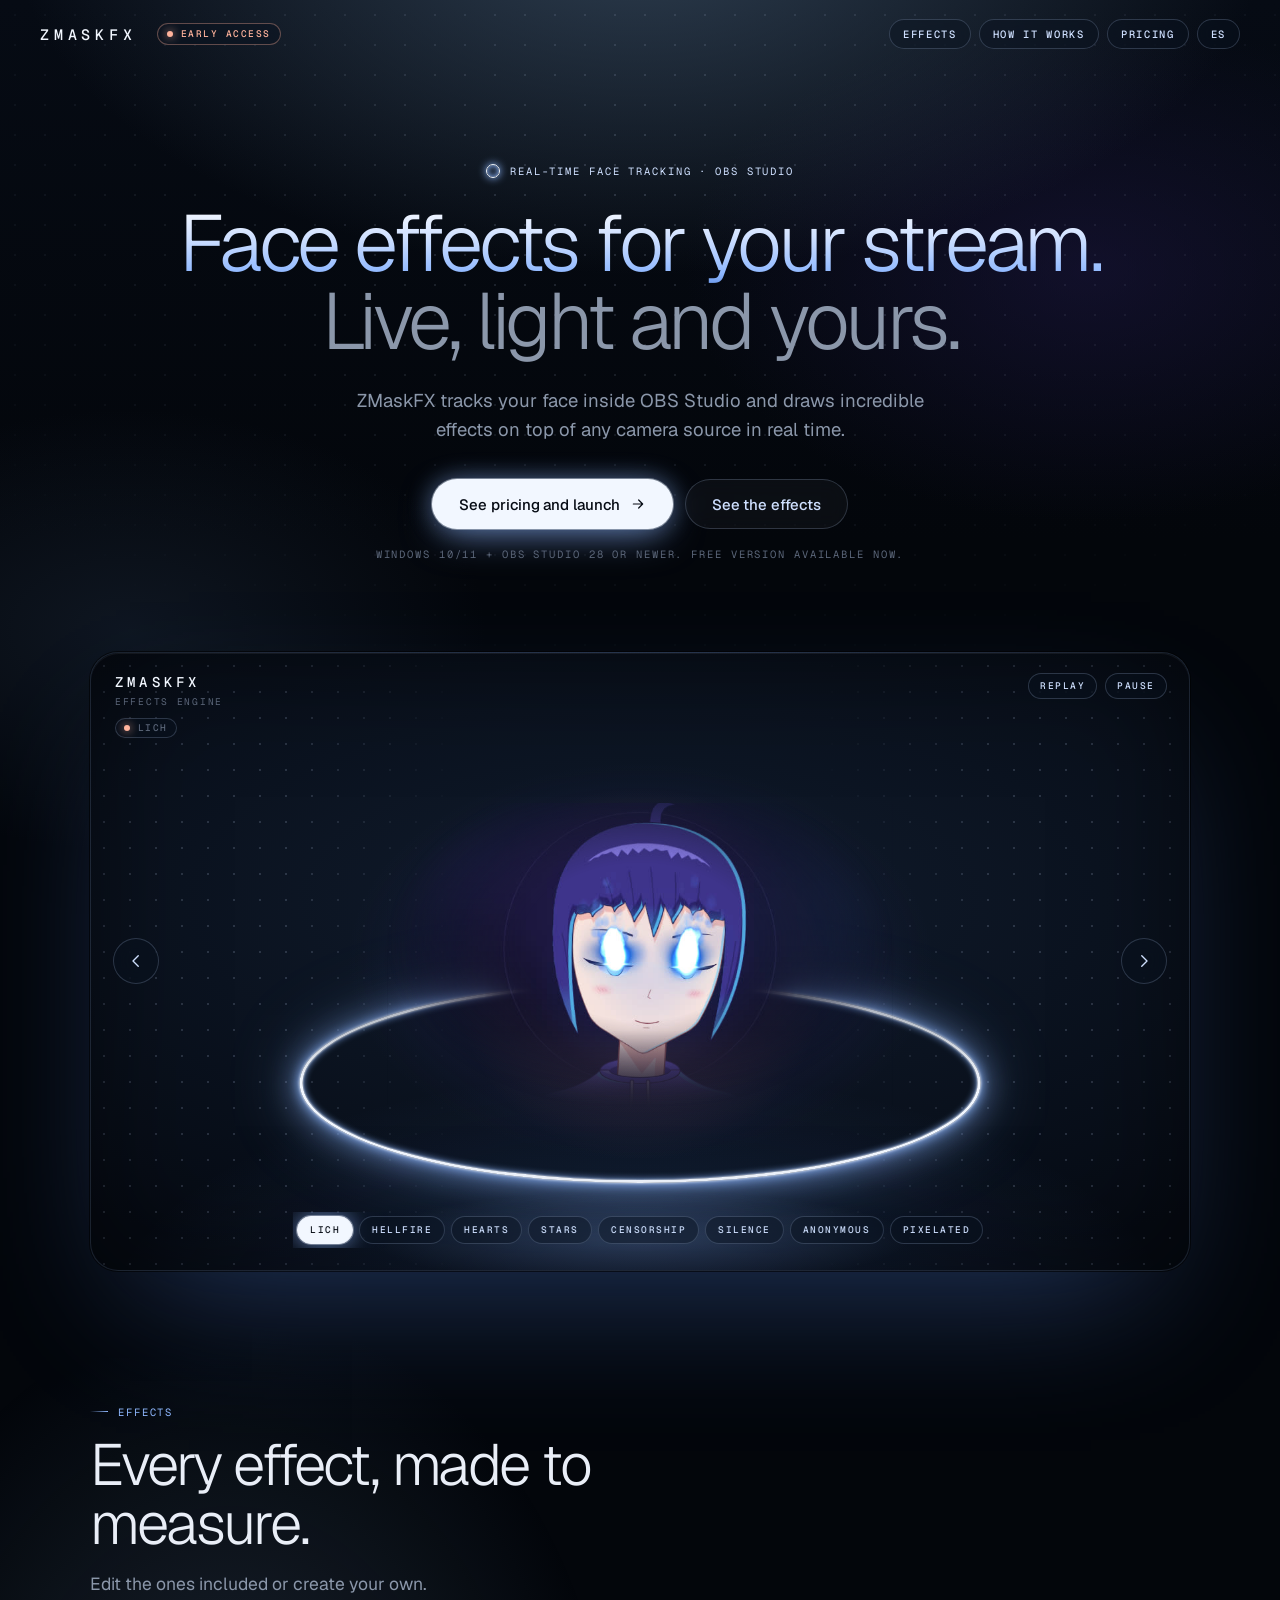
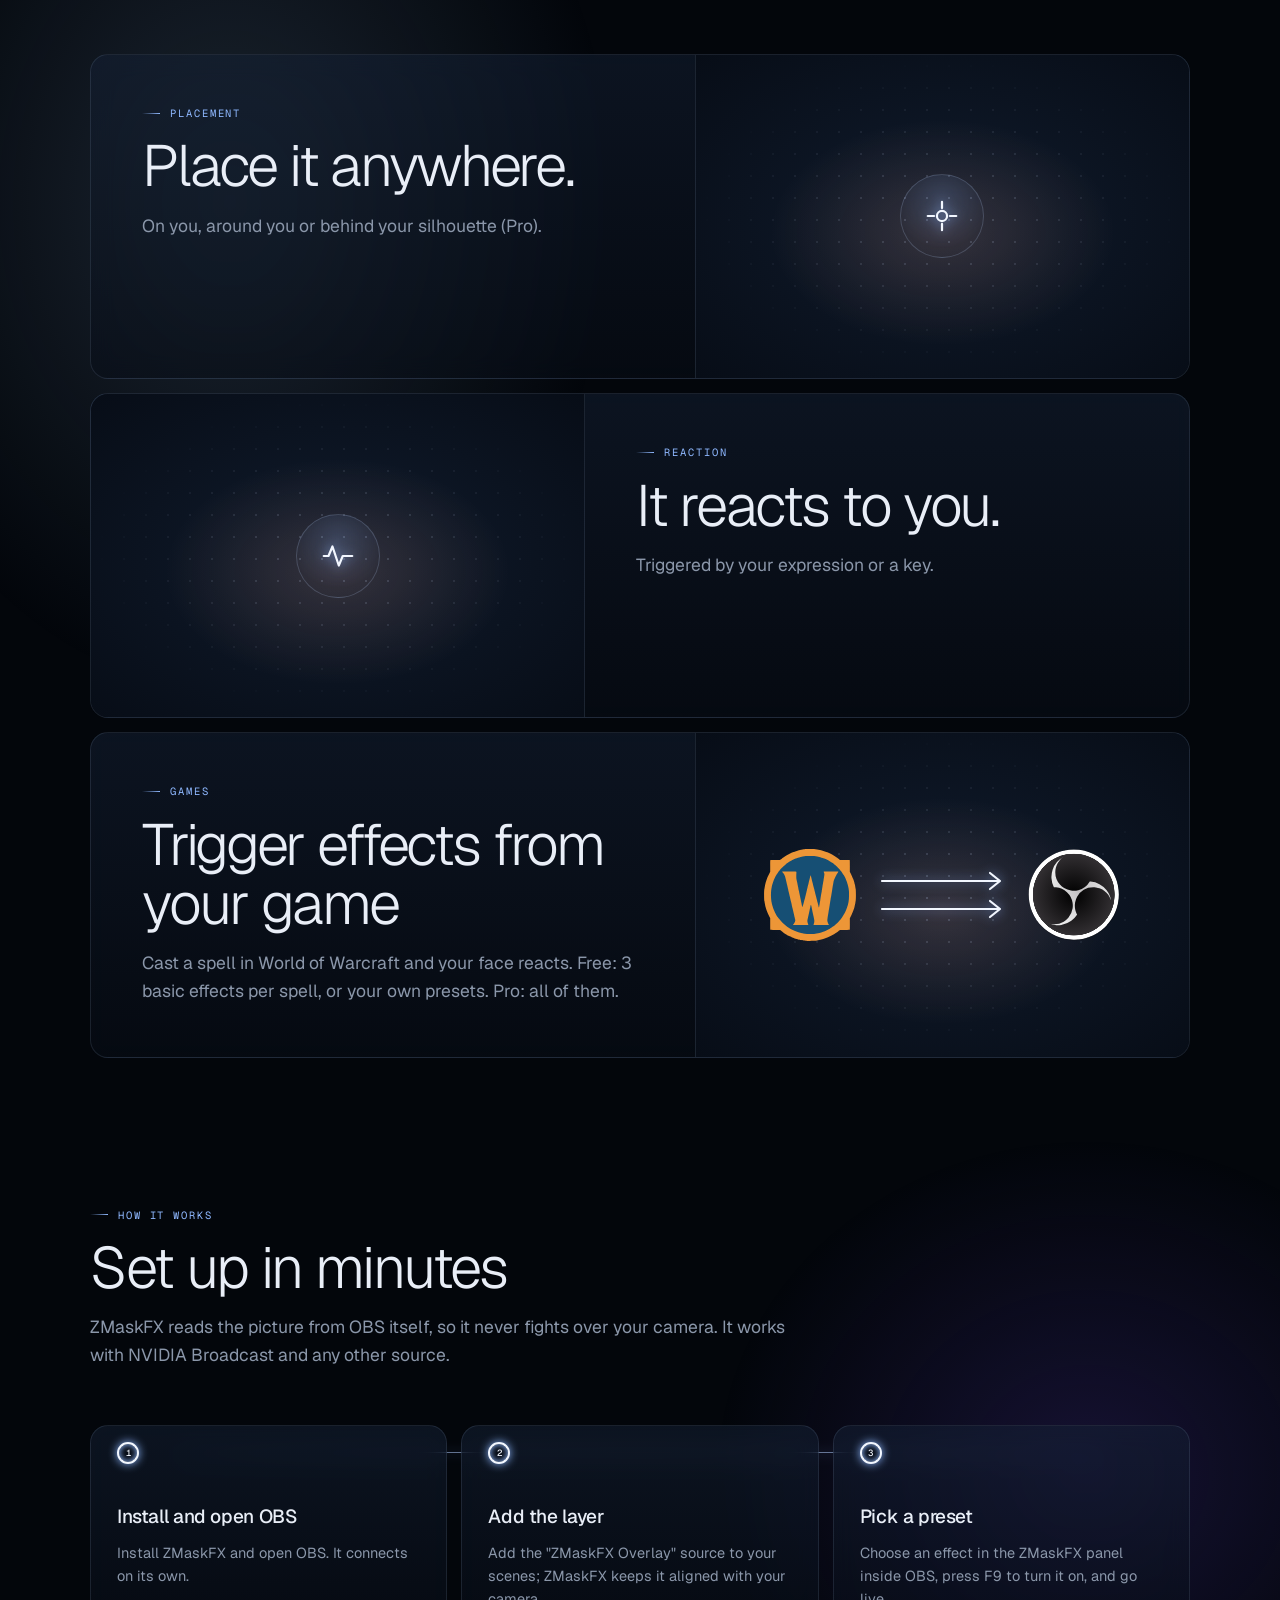
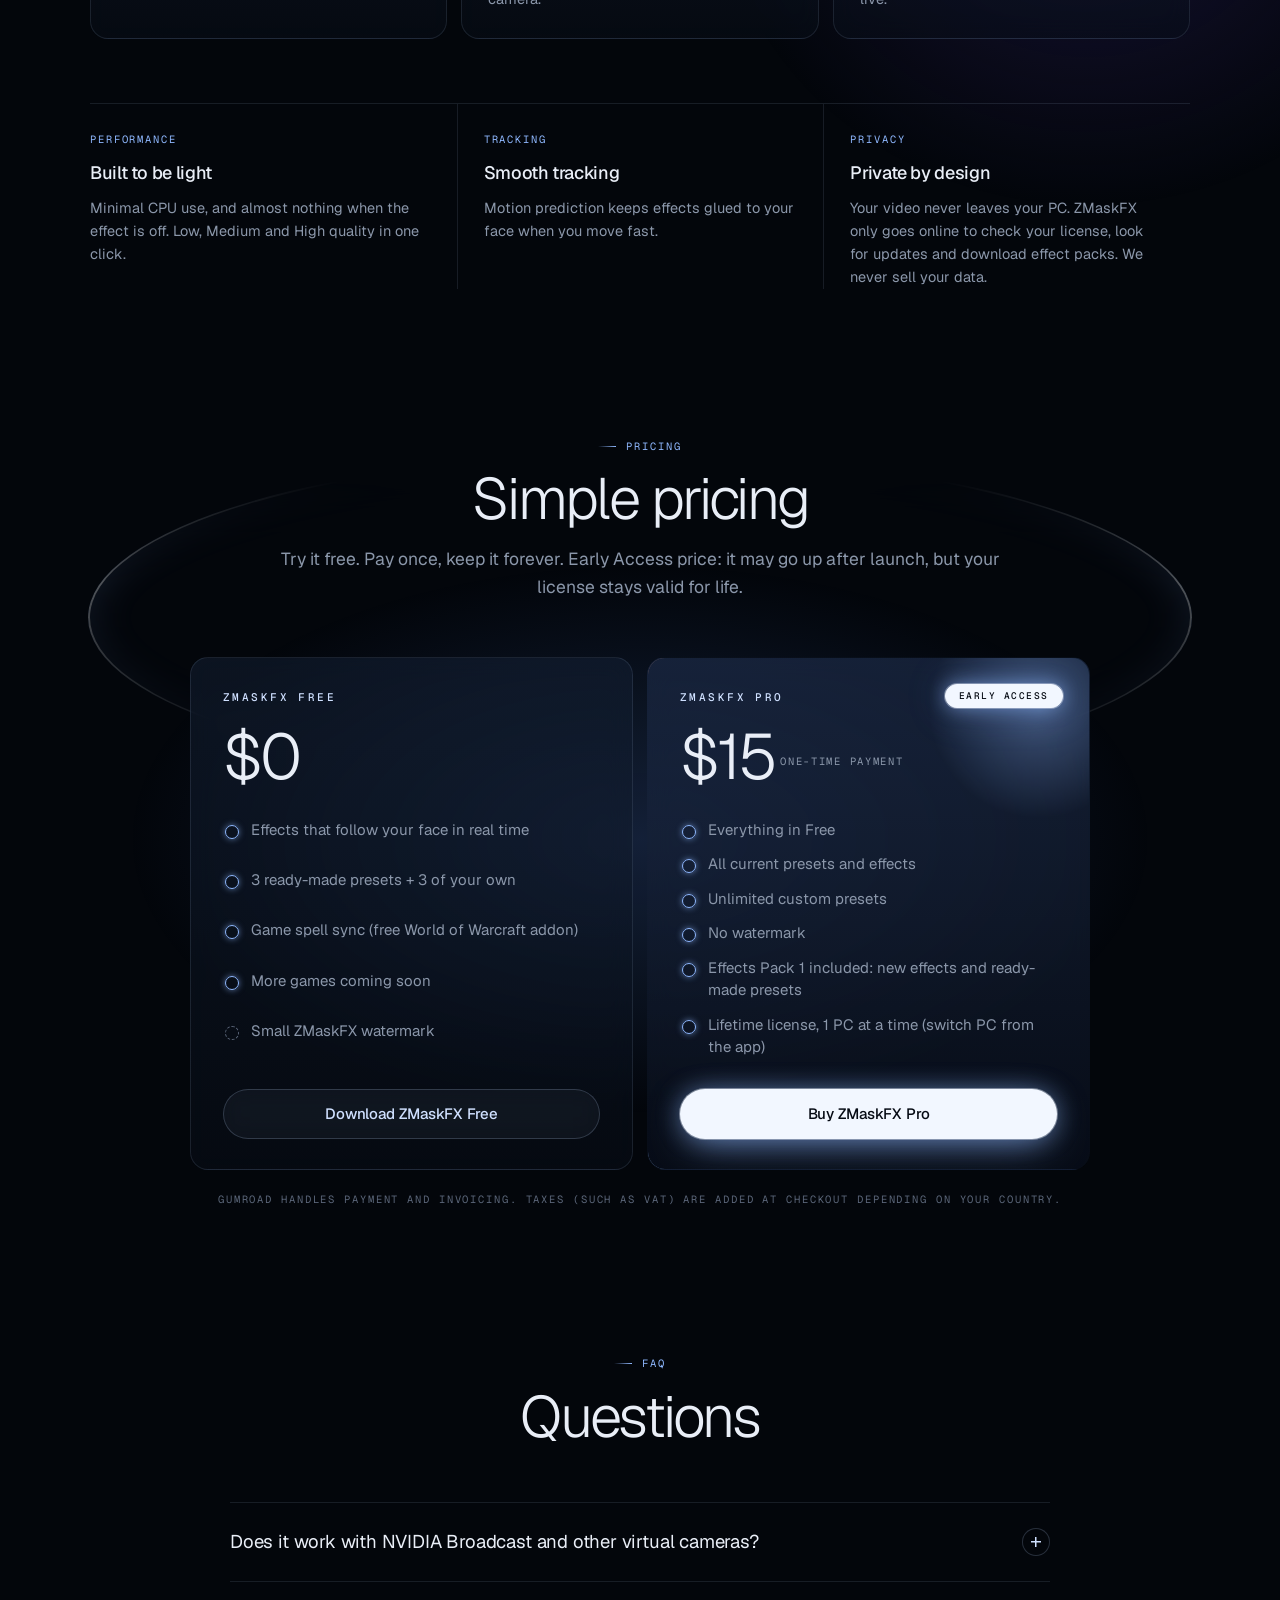
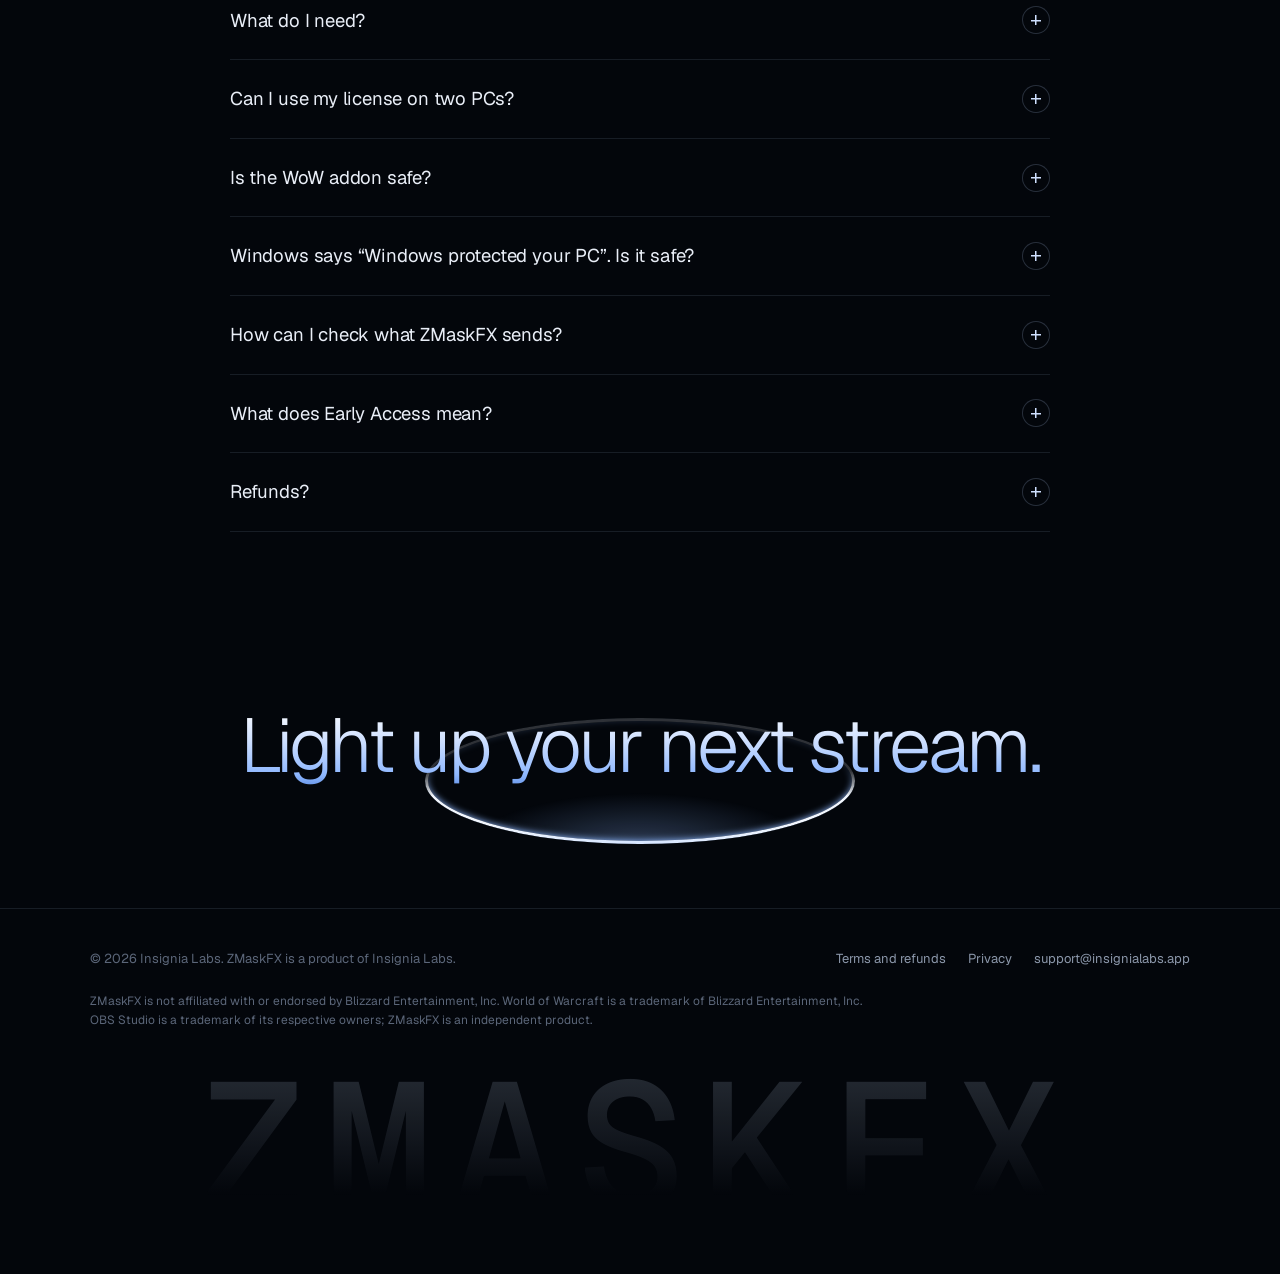
==== commit fe58bc5d: "feat: sección Efectos con tres tarjetas, botón Free de Gumroad y logos de WoW y OBS Co-Authored-By: " ====
--- a/index.html
+++ b/index.html
@@ -2,16 +2,16 @@
 <html lang="en">
 <head>
 <meta charset="utf-8">
-<meta http-equiv="Content-Security-Policy" content="default-src 'none'; script-src 'sha256-n1iPi+3LYUlc4mMnVdYXc0SG0bEid1G2kpL8ajoPpbQ='; style-src 'self' 'unsafe-inline'; img-src 'self'; media-src 'self'; font-src 'self'; connect-src 'none'; base-uri 'none'; form-action 'none'; object-src 'none'; upgrade-insecure-requests">
+<meta http-equiv="Content-Security-Policy" content="default-src 'none'; script-src 'sha256-UVJTgR+pRc6A35KRbAucjgEyKd6MLiGAGtuQo5gfNOs='; style-src 'self' 'unsafe-inline'; img-src 'self'; media-src 'self'; font-src 'self'; connect-src 'none'; base-uri 'none'; form-action 'none'; object-src 'none'; upgrade-insecure-requests">
 <meta name="referrer" content="strict-origin-when-cross-origin">
 <meta name="viewport" content="width=device-width,initial-scale=1">
 <title>ZMaskFX Early Access – Real-time face effects for OBS Studio</title>
-<meta name="description" content="ZMaskFX adds real-time face effects to OBS Studio: fire eyes, hearts, anonymous face, pixelate, CENSORED bar and more. Lightweight, works with any camera source.">
+<meta name="description" content="ZMaskFX adds real-time face effects to OBS Studio: fire eyes, hearts, Anonymous, Pixelated, Censored and more. Lightweight, works with any camera source.">
 <meta name="theme-color" content="#03060b">
-<link rel="icon" href="favicon.svg?v=2" type="image/svg+xml"><link rel="icon" href="favicon.ico?v=2" sizes="any">
+<link rel="icon" href="favicon.svg?v=3" type="image/svg+xml"><link rel="icon" href="favicon.ico?v=3" sizes="any">
 <link rel="preload" href="fonts/geist-latin.woff2" as="font" type="font/woff2" crossorigin>
 <link rel="preload" href="fonts/geist-mono-latin.woff2" as="font" type="font/woff2" crossorigin>
-<link rel="stylesheet" href="style.css?v=4">
+<link rel="stylesheet" href="style.css?v=19">
 </head>
 <body>
 <div class="atmos" aria-hidden="true"></div>
@@ -36,7 +36,7 @@
     <a class="btn pri" href="#pricing"><span data-i18n="cta_buy">See pricing and launch</span><svg viewBox="0 0 24 24" aria-hidden="true"><path d="M5 12h14M13 6l6 6-6 6"/></svg></a>
     <a class="btn sec" href="#stage" data-i18n="cta_see">See the effects</a>
   </div>
-  <p class="req mono" data-rv style="--d:.32s" data-i18n="note_win">Windows 10/11 + OBS Studio 28 or newer. Free version available at launch.</p>
+  <p class="req mono" data-rv style="--d:.32s" data-i18n="note_win">Windows 10/11 + OBS Studio 28 or newer. Free version available now.</p>
 
   <div class="stage" id="stage" data-rv style="--d:.4s" tabindex="-1" aria-label="ZMaskFX demo">
     <div class="core" aria-hidden="true"></div>
@@ -54,14 +54,14 @@
     <button class="fx-arrow prev" type="button" id="fx-prev" data-i18n-label="fx_prev" aria-label="Previous effect"><svg viewBox="0 0 24 24" aria-hidden="true"><path d="M15 5l-7 7 7 7"/></svg></button>
     <button class="fx-arrow next" type="button" id="fx-next" data-i18n-label="fx_next" aria-label="Next effect"><svg viewBox="0 0 24 24" aria-hidden="true"><path d="M9 5l7 7-7 7"/></svg></button>
     <div class="chips" id="chips" role="tablist" aria-label="Effects">
-      <button type="button" class="pill" role="tab" data-fx="Exánime" data-i18n="fx_dk">Exánime</button>
+      <button type="button" class="pill" role="tab" data-fx="Exánime" data-i18n="fx_dk">Lich</button>
       <button type="button" class="pill" role="tab" data-fx="Fuego infernal" data-i18n="fx_fire">Hellfire</button>
       <button type="button" class="pill" role="tab" data-fx="Corazones" data-i18n="fx_hearts">Hearts</button>
-      <button type="button" class="pill" role="tab" data-fx="Anime estrellas" data-i18n="fx_anime">Anime stars</button>
-      <button type="button" class="pill" role="tab" data-fx="Censura" data-i18n="fx_censor">CENSORED</button>
-      <button type="button" class="pill" role="tab" data-fx="Silencio" data-i18n="fx_zip">Zipper</button>
+      <button type="button" class="pill" role="tab" data-fx="Anime estrellas" data-i18n="fx_anime">Stars</button>
+      <button type="button" class="pill" role="tab" data-fx="Censura" data-i18n="fx_censor">Censorship</button>
+      <button type="button" class="pill" role="tab" data-fx="Silencio" data-i18n="fx_zip">Silence</button>
       <button type="button" class="pill" role="tab" data-fx="Anonimo" data-i18n="fx_anon">Anonymous</button>
-      <button type="button" class="pill" role="tab" data-fx="Pixelado" data-i18n="fx_pixel">Pixelate</button>
+      <button type="button" class="pill" role="tab" data-fx="Pixelado" data-i18n="fx_pixel">Pixelated</button>
     </div>
   </div>
 </div></section>
@@ -69,16 +69,34 @@
 <section id="effects"><div class="wrap">
   <div class="head" data-rv>
     <span class="label mono" data-i18n="lbl_effects">Effects</span>
-    <h2 data-i18n="eff_h">Effects that react to you</h2>
-    <p data-i18n="eff_sub">Particles and masks follow your eyes, mouth and head. Edit your presets to make them yours (full editor in Pro).</p>
-  </div>
-  <div class="bento">
-    <article class="glass fx wide warm" data-rv><span class="arc" aria-hidden="true"></span><span class="glyph"><svg viewBox="0 0 24 24"><path d="M12 3c1 3.5 5 5 5 9.5a5 5 0 0 1-10 0C7 10 9 8.5 9 6c2 .5 3 2 3 4"/></svg></span><span class="k mono" data-i18n="k_eyes">Eyes · mouth</span><h3 data-i18n="e1h">Fire, smoke and sparks</h3><p data-i18n="e1p">Flames from your eyes, dragon breath when you open your mouth, embers and glow.</p></article>
-    <article class="glass fx wide" data-rv style="--d:.08s"><span class="arc" aria-hidden="true"></span><span class="glyph"><svg viewBox="0 0 24 24"><circle cx="12" cy="12" r="8"/><path d="M8 12h8"/></svg></span><span class="k mono" data-i18n="k_face">Whole face</span><h3 data-i18n="e4h">Anonymous, pixelate, blur</h3><p data-i18n="e4p">Hide your face in one key press: solid mask, pixelation or blur that follows the outline of your face.</p></article>
-    <article class="glass fx warm" data-rv><span class="glyph"><svg viewBox="0 0 24 24"><path d="M12 20s-7-4.4-7-10a4 4 0 0 1 7-2.6A4 4 0 0 1 19 10c0 5.6-7 10-7 10z"/></svg></span><h3 data-i18n="e2h">Hearts and anime stars</h3><p data-i18n="e2p">Floating hearts, sparkling stars, tears when you blink and confetti on a hotkey.</p></article>
-    <article class="glass fx" data-rv style="--d:.06s"><span class="glyph"><svg viewBox="0 0 24 24"><path d="M4 8h16v8H4zM8 12h8"/></svg></span><h3 data-i18n="e3h">CENSORED bar</h3><p data-i18n="e3p">A bar over your eyes or mouth with your own text, font, color and angle. It tilts with your head.</p></article>
-    <article class="glass fx" data-rv style="--d:.12s"><span class="glyph"><svg viewBox="0 0 24 24"><path d="M5 12h14M9 9v6M12 9v6M15 9v6"/></svg></span><h3 data-i18n="e5h">Zipper mouth</h3><p data-i18n="e5p">Zip your mouth shut with an animated zipper. Perfect for secrets and spoilers.</p></article>
-    <article class="glass fx full" data-rv><span class="glyph"><svg viewBox="0 0 24 24"><path d="M4 7l8-4 8 4v10l-8 4-8-4zM4 7l8 4 8-4M12 11v10"/></svg></span><span class="k mono" data-i18n="k_pro">Full editor in Pro</span><h3 data-i18n="e6h">Full editor</h3><p data-i18n="e6p">Edit colors, speed, shape, trigger (always, key, blink, open mouth) and save your own presets.</p></article>
+    <h2 data-i18n="eff_h">Every effect, made to measure.</h2>
+    <p data-i18n="eff_sub">Edit the ones included or create your own.</p>
+  </div>
+  <div class="stack">
+    <div class="glass game" data-rv>
+      <div class="txt"><div class="head">
+        <span class="label mono" data-i18n="lbl_place">Placement</span>
+        <h3 data-i18n="e1h">Place it anywhere.</h3>
+        <p data-i18n="e1p">On you, around you or behind your silhouette (Pro).</p>
+      </div></div>
+      <div class="vis" aria-hidden="true"><span class="glyph"><svg viewBox="0 0 24 24" aria-hidden="true"><circle cx="12" cy="12" r="3.2"/><path d="M12 3v4M12 17v4M3 12h4M17 12h4"/></svg></span></div>
+    </div>
+    <div class="glass game rev" data-rv style="--d:0.08s">
+      <div class="txt"><div class="head">
+        <span class="label mono" data-i18n="lbl_react">Reaction</span>
+        <h3 data-i18n="e2h">It reacts to you.</h3>
+        <p data-i18n="e2p">Triggered by your expression or a key.</p>
+      </div></div>
+      <div class="vis" aria-hidden="true"><span class="glyph"><svg viewBox="0 0 24 24" aria-hidden="true"><path d="M3 12h3l2.5-6 4 12 2.5-6H21"/></svg></span></div>
+    </div>
+    <div class="glass game" data-rv style="--d:0.16s">
+      <div class="txt"><div class="head">
+        <span class="label mono" data-i18n="lbl_games">Games</span>
+        <h3 data-i18n="wow_h">Trigger effects from your game</h3>
+        <p data-i18n="wow_sub">Cast a spell in World of Warcraft and your face reacts. Free: 3 basic effects per spell, or your own presets. Pro: all of them.</p>
+      </div></div>
+      <div class="vis" aria-hidden="true"><svg class="flow" viewBox="0 0 400 200"><image href="img/wow-logo.svg" x="22" y="54" width="92" height="92"/><path class="arrow" d="M140 86H258M248 78l10 8-10 8"/><path class="arrow" d="M140 114H258M248 106l10 8-10 8"/><circle class="pk" cx="140" cy="86" r="3"/><circle class="pk p2" cx="140" cy="114" r="3"/><image href="img/obs-studio.svg" x="286" y="54" width="92" height="92"/></svg></div>
+    </div>
   </div>
 </div></section>
 
@@ -97,17 +115,6 @@
     <div class="trait" data-rv><span class="mono" data-i18n="t1">Performance</span><h3 data-i18n="l1h">Built to be light</h3><p data-i18n="l1p">Minimal CPU use, and almost nothing when the effect is off. Low, Medium and High quality in one click.</p></div>
     <div class="trait" data-rv style="--d:.08s"><span class="mono" data-i18n="t2">Tracking</span><h3 data-i18n="l2h">Smooth tracking</h3><p data-i18n="l2p">Motion prediction keeps effects glued to your face when you move fast.</p></div>
     <div class="trait" data-rv style="--d:.16s"><span class="mono" data-i18n="t3">Privacy</span><h3 data-i18n="l3h">Private by design</h3><p data-i18n="l3p">Your video never leaves your PC. ZMaskFX only goes online to check your license, look for updates and download effect packs. We never sell your data.</p></div>
-  </div>
-</div></section>
-
-<section id="wow"><div class="wrap">
-  <div class="glass game" data-rv>
-    <div class="txt"><div class="head">
-      <span class="label mono" data-i18n="lbl_games">Games</span>
-      <h2 data-i18n="wow_h">Trigger effects from your game</h2>
-      <p data-i18n="wow_sub">Cast a spell in World of Warcraft and your face reacts. Free: 3 basic effects per spell, or your own presets. Pro: all of them.</p>
-    </div></div>
-    <div class="vis" aria-hidden="true"><span class="orbit o1"></span><span class="orbit o2"></span><span class="spark"></span></div>
   </div>
 </div></section>
 
@@ -127,7 +134,7 @@
         <li data-i18n="f5">More games coming soon</li>
         <li class="no" data-i18n="f4">Small ZMaskFX watermark</li>
       </ul>
-      <span class="btn sec" aria-disabled="true" data-i18n="cta_free">Free version available at launch</span>
+      <a class="btn sec" id="get-free" href="https://insignialabs.gumroad.com/l/ZMaskFXFree" data-i18n="cta_free">Download ZMaskFX Free</a>
     </div>
     <div class="glass plan pro" data-rv style="--d:.1s">
       <span class="halo" aria-hidden="true"></span><span class="crown" aria-hidden="true"></span>
@@ -166,7 +173,6 @@
 
 <section class="final"><div class="wrap">
   <h2 data-rv><span class="grad" data-i18n="final_h">Light up your next stream.</span></h2>
-  <div class="cta" data-rv style="--d:.1s"><a class="btn pri" href="#pricing"><span data-i18n="cta_buy">See pricing and launch</span><svg viewBox="0 0 24 24" aria-hidden="true"><path d="M5 12h14M13 6l6 6-6 6"/></svg></a></div>
   <div class="ring-solo" aria-hidden="true"></div>
 </div></section>
 </main>
@@ -182,7 +188,7 @@
 
 <script>
 document.documentElement.classList.add('js');
-// Enlace de compra: pon aquí la URL de checkout de Gumroad cuando exista.
+// Enlace de compra de Pro (Gumroad). El de Free va directo en el HTML (#get-free).
 const CHECKOUT_URL = 'https://insignialabs.gumroad.com/l/ZMaskFXPro';
 const REDUCED = window.matchMedia('(prefers-reduced-motion: reduce)').matches;
 
@@ -201,16 +207,12 @@
   nav_effects:'Efectos', nav_how:'Cómo funciona', nav_pricing:'Precio',
   h1a:'Efectos faciales para tu stream.', h1b:'En directo, ligeros y tuyos.',
   lead:'ZMaskFX sigue tu cara dentro de OBS Studio y dibuja efectos increíbles sobre cualquier fuente de cámara y en tiempo real.',
-  cta_buy:'Ver precio y lanzamiento', cta_see:'Ver los efectos', note_win:'Windows 10/11 + OBS Studio 28 o superior. Versión gratuita disponible en el lanzamiento.',
+  cta_buy:'Ver precio y lanzamiento', cta_see:'Ver los efectos', note_win:'Windows 10/11 + OBS Studio 28 o superior. Versión gratuita disponible ahora.',
   hud_engine:'Motor de efectos', hud_replay:'Repetir', hud_pause:'Pausa', hud_play:'Seguir', fx_prev:'Efecto anterior', fx_next:'Efecto siguiente',
-  lbl_effects:'Efectos', eff_h:'Efectos que reaccionan a ti', eff_sub:'Partículas y máscaras siguen tus ojos, boca y cabeza. Edita tus presets y hazlos tuyos (editor completo en Pro).',
-  k_eyes:'Ojos · boca', k_face:'Cara entera', k_pro:'Editor completo en Pro',
-  e1h:'Fuego, humo y chispas', e1p:'Llamas en los ojos, aliento de dragón al abrir la boca, brasas y resplandor.',
-  e2h:'Corazones y estrellas anime', e2p:'Corazones flotantes, estrellas brillantes, lágrimas al parpadear y confeti con una tecla.',
-  e3h:'Barra CENSORED', e3p:'Una barra sobre los ojos o la boca con tu texto, fuente, color y ángulo. Se inclina con tu cabeza.',
-  e4h:'Anónimo, pixelado y desenfoque', e4p:'Oculta tu cara con una tecla: máscara sólida, pixelado o desenfoque que sigue el contorno de tu cara.',
-  e5h:'Cremallera en la boca', e5p:'Cierra la boca con una cremallera animada. Ideal para secretos y spoilers.',
-  e6h:'Editor completo', e6p:'Edita colores, velocidad, forma, disparador (siempre, tecla, parpadeo, boca abierta) y guarda tus presets.',
+  lbl_effects:'Efectos', eff_h:'Cada efecto, a tu medida.', eff_sub:'Edita los que vienen incluidos o crea los tuyos.',
+  lbl_place:'Posición', lbl_react:'Reacción',
+  e1h:'Colócalo donde quieras.', e1p:'Sobre ti, a tu alrededor o detrás de tu silueta (Pro).',
+  e2h:'Reacciona a ti.', e2p:'Se activa con tu expresión o con una tecla.',
   lbl_how:'Cómo funciona', how_h:'Listo en minutos', how_sub:'ZMaskFX lee la imagen desde el propio OBS, así que nunca pelea por tu cámara. Funciona con NVIDIA Broadcast y cualquier otra fuente.',
   s1h:'Instala y abre OBS', s1p:'Instala ZMaskFX y abre OBS. Se conecta solo.', s2h:'Añade la capa', s2p:'Añade la fuente "ZMaskFX Overlay" a tus escenas; ZMaskFX la mantiene alineada con tu cámara.', s3h:'Elige un preset', s3p:'Escoge un efecto en el panel de ZMaskFX dentro de OBS, pulsa F9 para activarlo y empieza el directo.',
   t1:'Rendimiento', t2:'Seguimiento', t3:'Privacidad',
@@ -219,7 +221,7 @@
   l3h:'Privado por diseño', l3p:'Tu vídeo nunca sale de tu PC. ZMaskFX solo se conecta para comprobar tu licencia, buscar actualizaciones y descargar packs de efectos. Nunca vendemos tus datos.',
   lbl_games:'Juegos', wow_h:'Dispara efectos desde tu juego', wow_sub:'Lanza un hechizo en World of Warcraft y tu cara reacciona. Gratis: 3 efectos básicos por hechizo o tus propios presets. Pro: todos.',
   lbl_price:'Precio', pr_h:'Precio simple', pr_sub:'Pruébalo gratis. Paga una vez y es tuyo para siempre. Precio de acceso anticipado: puede subir tras el lanzamiento, pero tu licencia seguirá válida de por vida.', once:'pago único',
-  f1:'Efectos que siguen tu cara en tiempo real', f2:'3 presets listos + 3 propios', f3:'Sincronización con hechizos (addon gratuito de World of Warcraft)', f5:'Más juegos próximamente', f4:'Pequeña marca de agua ZMaskFX', cta_free:'Versión gratuita disponible en el lanzamiento',
+  f1:'Efectos que siguen tu cara en tiempo real', f2:'3 presets listos + 3 propios', f3:'Sincronización con hechizos (addon gratuito de World of Warcraft)', f5:'Más juegos próximamente', f4:'Pequeña marca de agua ZMaskFX', cta_free:'Descargar ZMaskFX Free',
   p1:'Todo lo de Free', p2:'Todos los presets y efectos actuales', p3:'Presets propios ilimitados', p4:'Sin marca de agua', p5:'Licencia de por vida, 1 PC a la vez (cambia de PC desde la app)', p6:'Pack 1 de efectos incluido: efectos nuevos y presets listos', cta_buy2:'Comprar ZMaskFX Pro', cta_soon:'Muy pronto',
   tax:'Gumroad gestiona el pago y la factura. Los impuestos (como el IVA) se suman al pagar según tu país.',
   lbl_faq:'Preguntas frecuentes', faq_h:'Preguntas', q1:'¿Funciona con NVIDIA Broadcast y otras cámaras virtuales?', a1:'Sí. ZMaskFX lee la imagen de la fuente de OBS, así que sirve cualquier fuente que OBS pueda mostrar, incluida NVIDIA Broadcast.',
@@ -232,7 +234,7 @@
   q5:'¿Reembolsos?', a5:'Si ZMaskFX no funciona en tu equipo, escríbenos a <a href="mailto:support@insignialabs.app">support@insignialabs.app</a> en los 30 días posteriores a la compra para pedir el reembolso. Consulta las <a href="terms.html">condiciones</a>.',
   final_h:'Ilumina tu próximo directo.',
   ft_terms:'Términos y reembolsos', ft_priv:'Privacidad',
-  fx_dk:'Exánime', fx_fire:'Fuego infernal', fx_hearts:'Corazones', fx_anime:'Anime estrellas', fx_censor:'CENSORED', fx_zip:'Cremallera',
+  fx_dk:'Exánime', fx_fire:'Fuego infernal', fx_hearts:'Corazones', fx_anime:'Estrellas', fx_censor:'Censura', fx_zip:'Silencio',
   fx_anon:'Anónimo', fx_pixel:'Pixelado',
   legal:'ZMaskFX no está afiliado a Blizzard Entertainment, Inc. ni cuenta con su respaldo. World of Warcraft es una marca de Blizzard Entertainment, Inc. OBS Studio es una marca de sus respectivos propietarios; ZMaskFX es un producto independiente.'
  }
--- a/style.css
+++ b/style.css
@@ -163,7 +163,7 @@
 .head.c{margin-left:auto;margin-right:auto;text-align:center;justify-items:center}
 .label{display:inline-flex;align-items:center;gap:10px;color:var(--glow)}
 .label::before{content:"";width:18px;height:1px;background:linear-gradient(90deg,transparent,var(--glow))}
-.head h2{margin:0;font-weight:300;font-size:clamp(32px,4.6vw,58px);line-height:1.02;letter-spacing:-.04em}
+.head h2,.game .head h3{margin:0;font-weight:300;font-size:clamp(32px,4.6vw,58px);line-height:1.02;letter-spacing:-.04em}
 .head p{margin:0;color:var(--mut);font-size:clamp(15.5px,1.4vw,17.5px)}
 
 /* Tarjetas de cristal con foco que sigue al ratón */
@@ -190,27 +190,11 @@
   background:radial-gradient(closest-side,rgba(79,127,217,.22),transparent)}
 main{position:relative;z-index:0}
 
-/* Bento de efectos */
-.bento{display:grid;gap:14px;grid-template-columns:repeat(6,1fr)}
-.fx{padding:26px;min-height:220px;display:flex;flex-direction:column;justify-content:flex-end;grid-column:span 2}
-.fx.wide{grid-column:span 3;min-height:260px}
-.fx h3{margin:0 0 8px;font-weight:500;font-size:20px;letter-spacing:-.02em}
-.fx p{margin:0;color:var(--mut);font-size:14.5px;line-height:1.55;max-width:42ch}
-.glyph{position:absolute;top:22px;left:22px;width:48px;height:48px;border-radius:50%;display:grid;place-items:center;
+/* Efectos: tarjetas apiladas con texto a la izquierda y visual a la derecha */
+.stack{display:grid;gap:14px;grid-auto-rows:1fr}
+.glyph{position:absolute;top:50%;left:50%;width:84px;height:84px;transform:translate(-50%,-50%);border-radius:50%;display:grid;place-items:center;
   border:1px solid var(--line-2);background:radial-gradient(circle at 50% 30%,rgba(143,184,255,.18),transparent 70%)}
-.glyph svg{width:22px;height:22px;fill:none;stroke:var(--ice);stroke-width:1.5;stroke-linecap:round;stroke-linejoin:round;filter:drop-shadow(0 0 6px rgba(143,184,255,.8))}
-.fx.warm .glyph{background:radial-gradient(circle at 50% 30%,rgba(255,179,156,.22),transparent 70%)}
-.fx.warm .glyph svg{stroke:var(--peach);filter:drop-shadow(0 0 6px rgba(255,138,115,.8))}
-.fx .k{position:absolute;top:26px;right:24px;color:var(--dim);font-size:9.5px}
-.fx.wide .arc{position:absolute;right:-8%;top:44%;width:56%;aspect-ratio:2.6/1;border-radius:50%;border:2px solid rgba(242,247,255,.75);pointer-events:none;
-  transform:translateY(-50%) rotate(-8deg);box-shadow:0 0 4px var(--white),0 0 14px var(--glow),0 0 44px rgba(143,184,255,.35),inset 0 0 10px var(--glow);opacity:.7;
-  -webkit-mask-image:linear-gradient(90deg,transparent 2%,var(--black) 45%);mask-image:linear-gradient(90deg,transparent 2%,var(--black) 45%);
-  transition:opacity .5s var(--ease),transform .8s var(--ease)}
-.fx.wide:hover .arc{opacity:1;transform:translateY(-50%) rotate(-4deg) scale(1.04)}
-.fx.wide.warm .arc{border-color:rgba(255,179,156,.85);box-shadow:0 0 4px var(--white),0 0 14px var(--peach-2),0 0 44px rgba(255,138,115,.3),inset 0 0 10px var(--peach-2)}
-.fx.full{grid-column:1/-1;min-height:0;padding-top:96px}
-@media(max-width:900px){.bento{grid-template-columns:1fr 1fr}.fx,.fx.wide{grid-column:span 1}}
-@media(max-width:560px){.bento{grid-template-columns:1fr}.fx{min-height:200px}}
+.glyph svg{width:38px;height:38px;fill:none;stroke:var(--ice);stroke-width:1.4;stroke-linecap:round;stroke-linejoin:round;filter:drop-shadow(0 0 6px rgba(143,184,255,.8))}
 
 /* Pasos: una secuencia real, unida por una línea de luz */
 .steps{list-style:none;padding:0;margin:0;position:relative;display:grid;grid-template-columns:repeat(3,1fr);gap:14px;counter-reset:s}
@@ -233,21 +217,21 @@
 
 /* Juego */
 .game{display:grid;grid-template-columns:1.1fr .9fr;gap:0;align-items:stretch;padding:0}
+.game.rev{grid-template-columns:.9fr 1.1fr}
+.game.rev .vis{order:-1;border-left:0;border-right:1px solid var(--line)}
 .game .txt{padding:clamp(28px,4vw,52px)}
 .game .txt .head{margin-bottom:0}
 .game .vis{position:relative;min-height:300px;border-left:1px solid var(--line);overflow:hidden;
   background:radial-gradient(50% 50% at 50% 55%,rgba(255,179,156,.16),transparent 70%),radial-gradient(80% 80% at 50% 50%,var(--ink-3),var(--ink-1))}
 .game .vis::before{content:"";position:absolute;inset:0;background-image:radial-gradient(circle,rgba(207,224,255,.2) 1px,transparent 1.5px);background-size:22px 22px;
   -webkit-mask-image:radial-gradient(closest-side,var(--black),transparent);mask-image:radial-gradient(closest-side,var(--black),transparent)}
-.orbit{position:absolute;left:50%;top:50%;border-radius:50%;border:2px solid var(--ice);transform:translate(-50%,-50%) rotateX(68deg);
-  box-shadow:0 0 6px var(--white),0 0 18px var(--glow),0 0 50px rgba(143,184,255,.4),inset 0 0 14px var(--glow)}
-.orbit.o1{width:62%;aspect-ratio:1}
-.orbit.o2{width:40%;aspect-ratio:1;border-color:var(--peach);box-shadow:0 0 6px var(--white),0 0 18px var(--peach-2),0 0 50px rgba(255,138,115,.4),inset 0 0 14px var(--peach-2);top:42%}
-.spark{position:absolute;left:50%;top:40%;width:10px;height:10px;border-radius:50%;transform:translate(-50%,-50%);background:var(--white);
-  box-shadow:0 0 12px var(--white),0 0 30px var(--peach),0 0 70px var(--peach-2)}
-@media(prefers-reduced-motion:no-preference){.spark{animation:cast 3.2s var(--ease) infinite}
-  @keyframes cast{0%{transform:translate(-50%,40px) scale(.4);opacity:0}30%{opacity:1}70%{transform:translate(-50%,-50%) scale(1.1);opacity:1}100%{transform:translate(-50%,-70%) scale(.2);opacity:0}}}
-@media(max-width:820px){.game{grid-template-columns:1fr}.game .vis{border-left:0;border-top:1px solid var(--line);min-height:240px}}
+.flow{position:absolute;left:50%;top:50%;width:min(88%,400px);height:auto;transform:translate(-50%,-50%);overflow:visible}
+.flow .arrow{fill:none;stroke:var(--ice);stroke-width:2.2;stroke-linecap:round;stroke-linejoin:round;filter:drop-shadow(0 0 6px rgba(143,184,255,.7))}
+.flow .pk{fill:var(--white);opacity:0;transform-box:fill-box}
+@media(prefers-reduced-motion:no-preference){.flow .pk{animation:send 2.6s var(--ease) infinite}.flow .pk.p2{animation-delay:1.3s}
+  @keyframes send{0%{transform:translateX(0);opacity:0}20%{opacity:1}80%{opacity:1}100%{transform:translateX(118px);opacity:0}}}
+@media(prefers-reduced-motion:reduce){.flow .pk{opacity:.9;transform:translateX(59px)}}
+@media(max-width:820px){.game,.game.rev{grid-template-columns:1fr}.game .vis,.game.rev .vis{order:0;border-left:0;border-right:0;border-top:1px solid var(--line);min-height:240px}}
 
 /* Precio */
 .plans{display:grid;grid-template-columns:1fr 1fr;gap:14px;max-width:900px;margin:0 auto}
@@ -288,13 +272,13 @@
 
 /* Cierre y pie */
 .final{text-align:center;padding-bottom:clamp(60px,8vw,100px)}
-.final .ring-solo{position:relative;width:min(620px,92%);aspect-ratio:3.4/1;margin:-46px auto 0;border-radius:50%;border:3px solid var(--ice);pointer-events:none;
+.final .ring-solo{position:relative;width:min(430px,80%);aspect-ratio:3.4/1;margin:0;grid-area:1/1;transform:translateY(36px);border-radius:50%;border:3px solid var(--ice);pointer-events:none;
   box-shadow:0 0 4px var(--white),0 0 14px var(--glow),0 0 50px rgba(143,184,255,.55),0 0 110px rgba(143,184,255,.3),inset 0 0 7px var(--glow);
   -webkit-mask-image:linear-gradient(180deg,rgba(0,0,0,.18) 0 42%,var(--black) 62%);mask-image:linear-gradient(180deg,rgba(0,0,0,.18) 0 42%,var(--black) 62%)}
 .final .ring-solo::after{content:"";position:absolute;left:10%;right:10%;top:60%;height:90%;border-radius:50%;
   background:radial-gradient(closest-side,rgba(143,184,255,.3),transparent)}
-.final .cta{position:relative;z-index:1}
-.final h2{position:relative;margin:0 0 30px;font-weight:300;font-size:clamp(36px,6vw,76px);line-height:1;letter-spacing:-.045em}
+.final .wrap{display:grid;place-items:center}
+.final h2{position:relative;z-index:1;grid-area:1/1;margin:0;font-weight:300;font-size:clamp(36px,6vw,76px);line-height:1;letter-spacing:-.045em}
 .foot{border-top:1px solid var(--line);padding:40px 0 56px;color:var(--dim);font-size:13px}
 .foot .row{display:flex;flex-wrap:wrap;gap:14px 28px;justify-content:space-between;align-items:flex-start}
 .foot .links{display:flex;gap:22px;flex-wrap:wrap}
